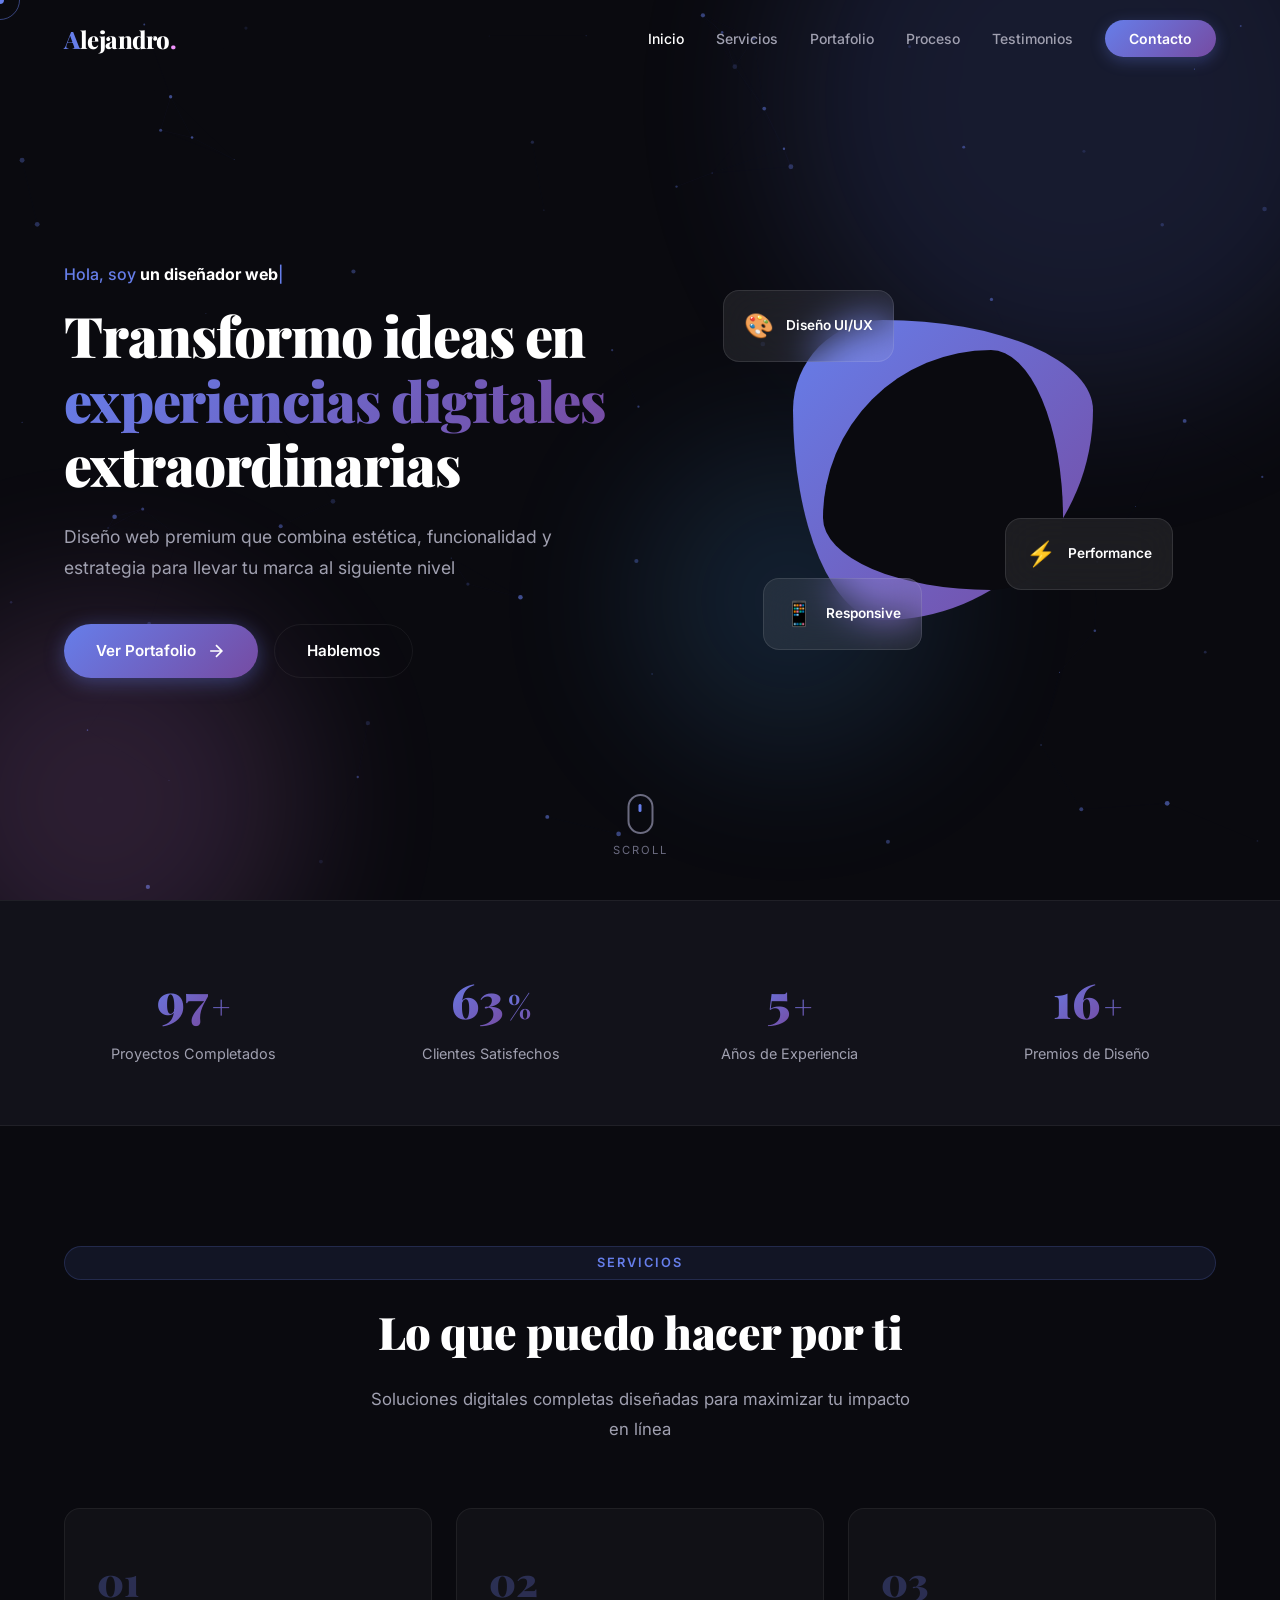
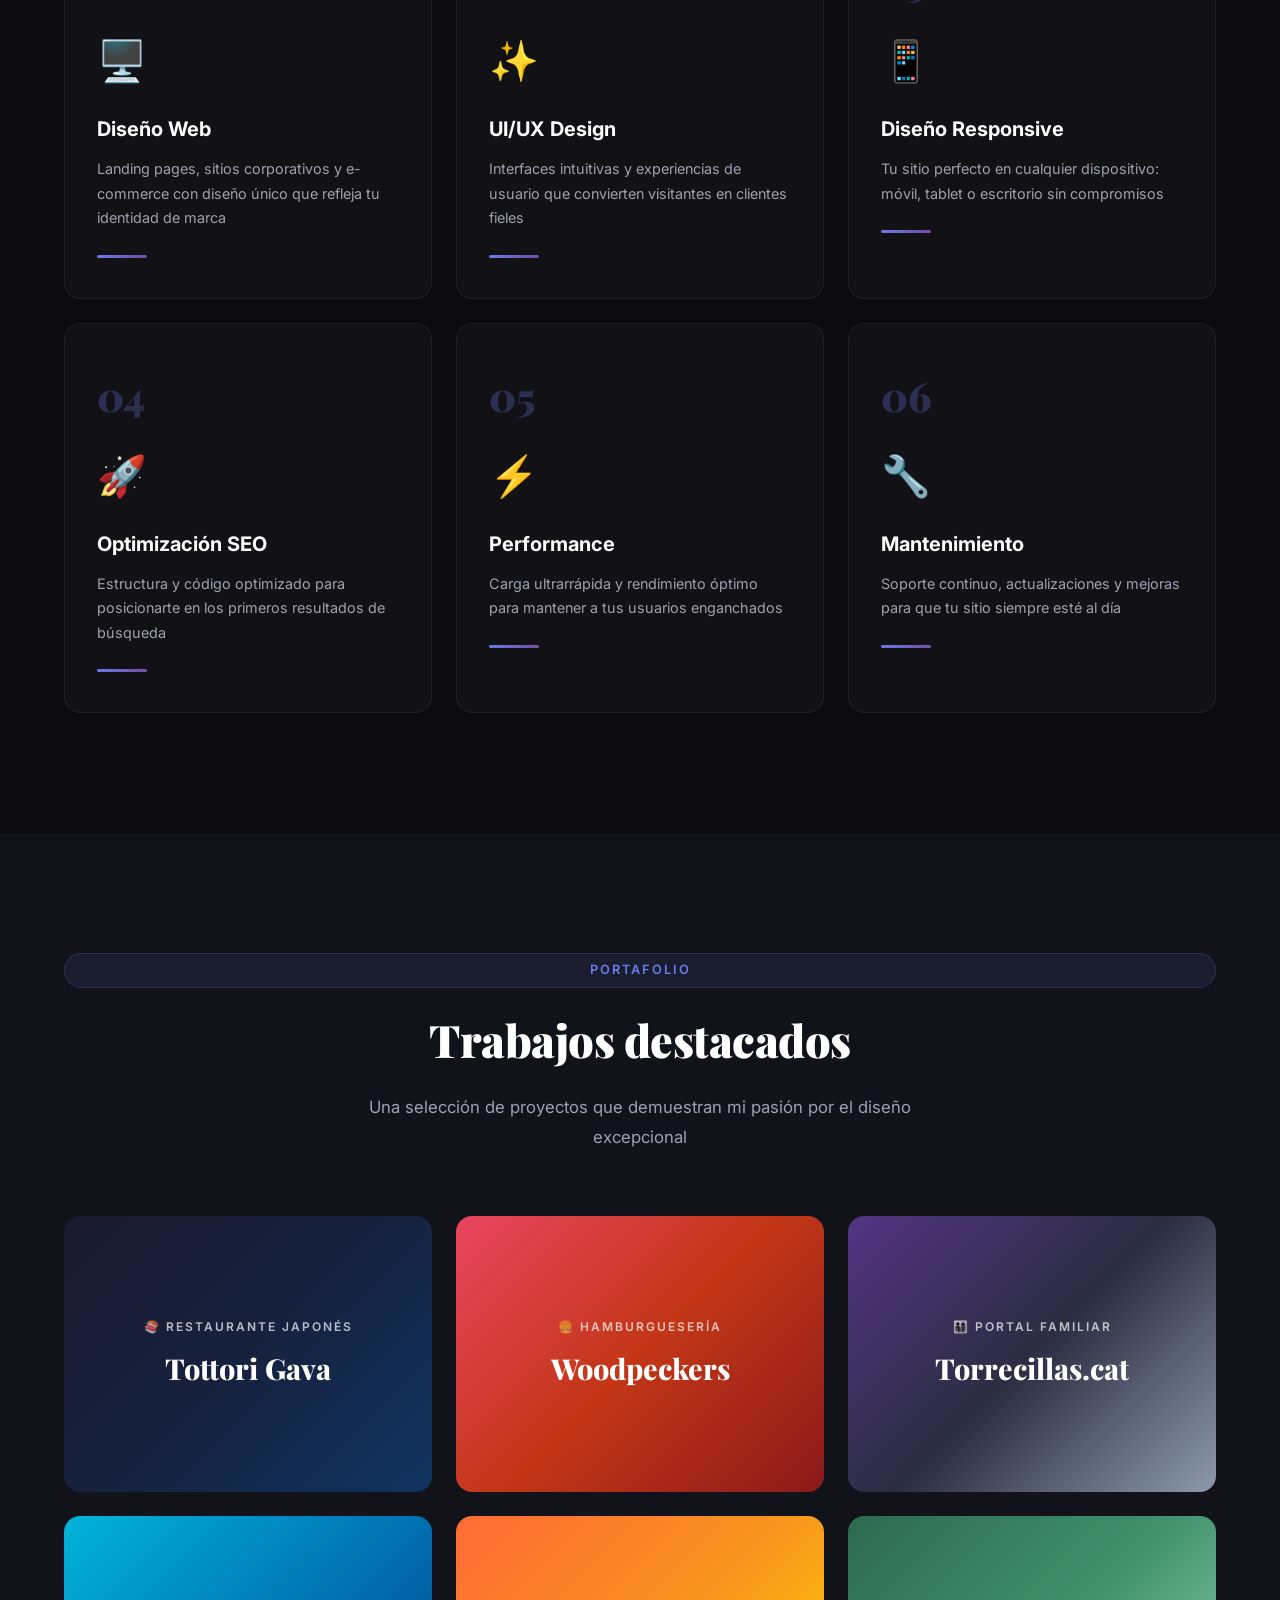
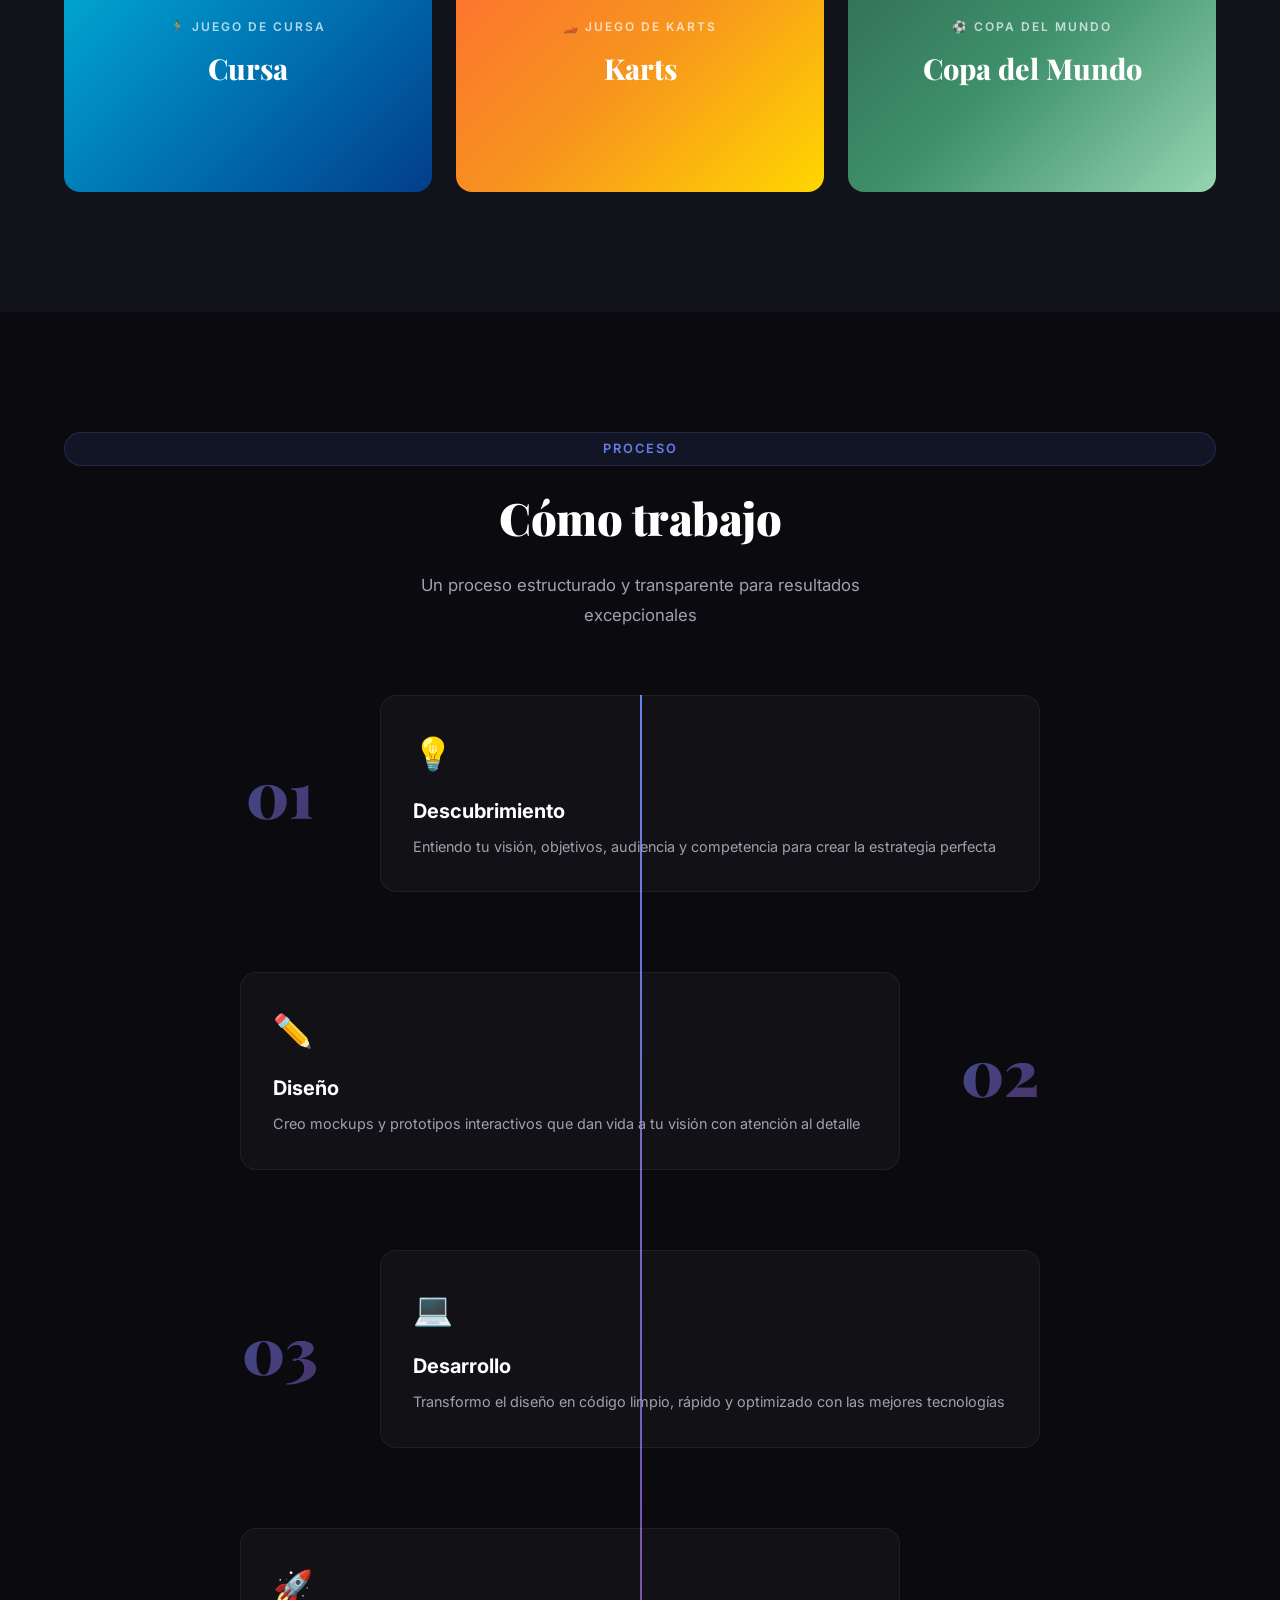
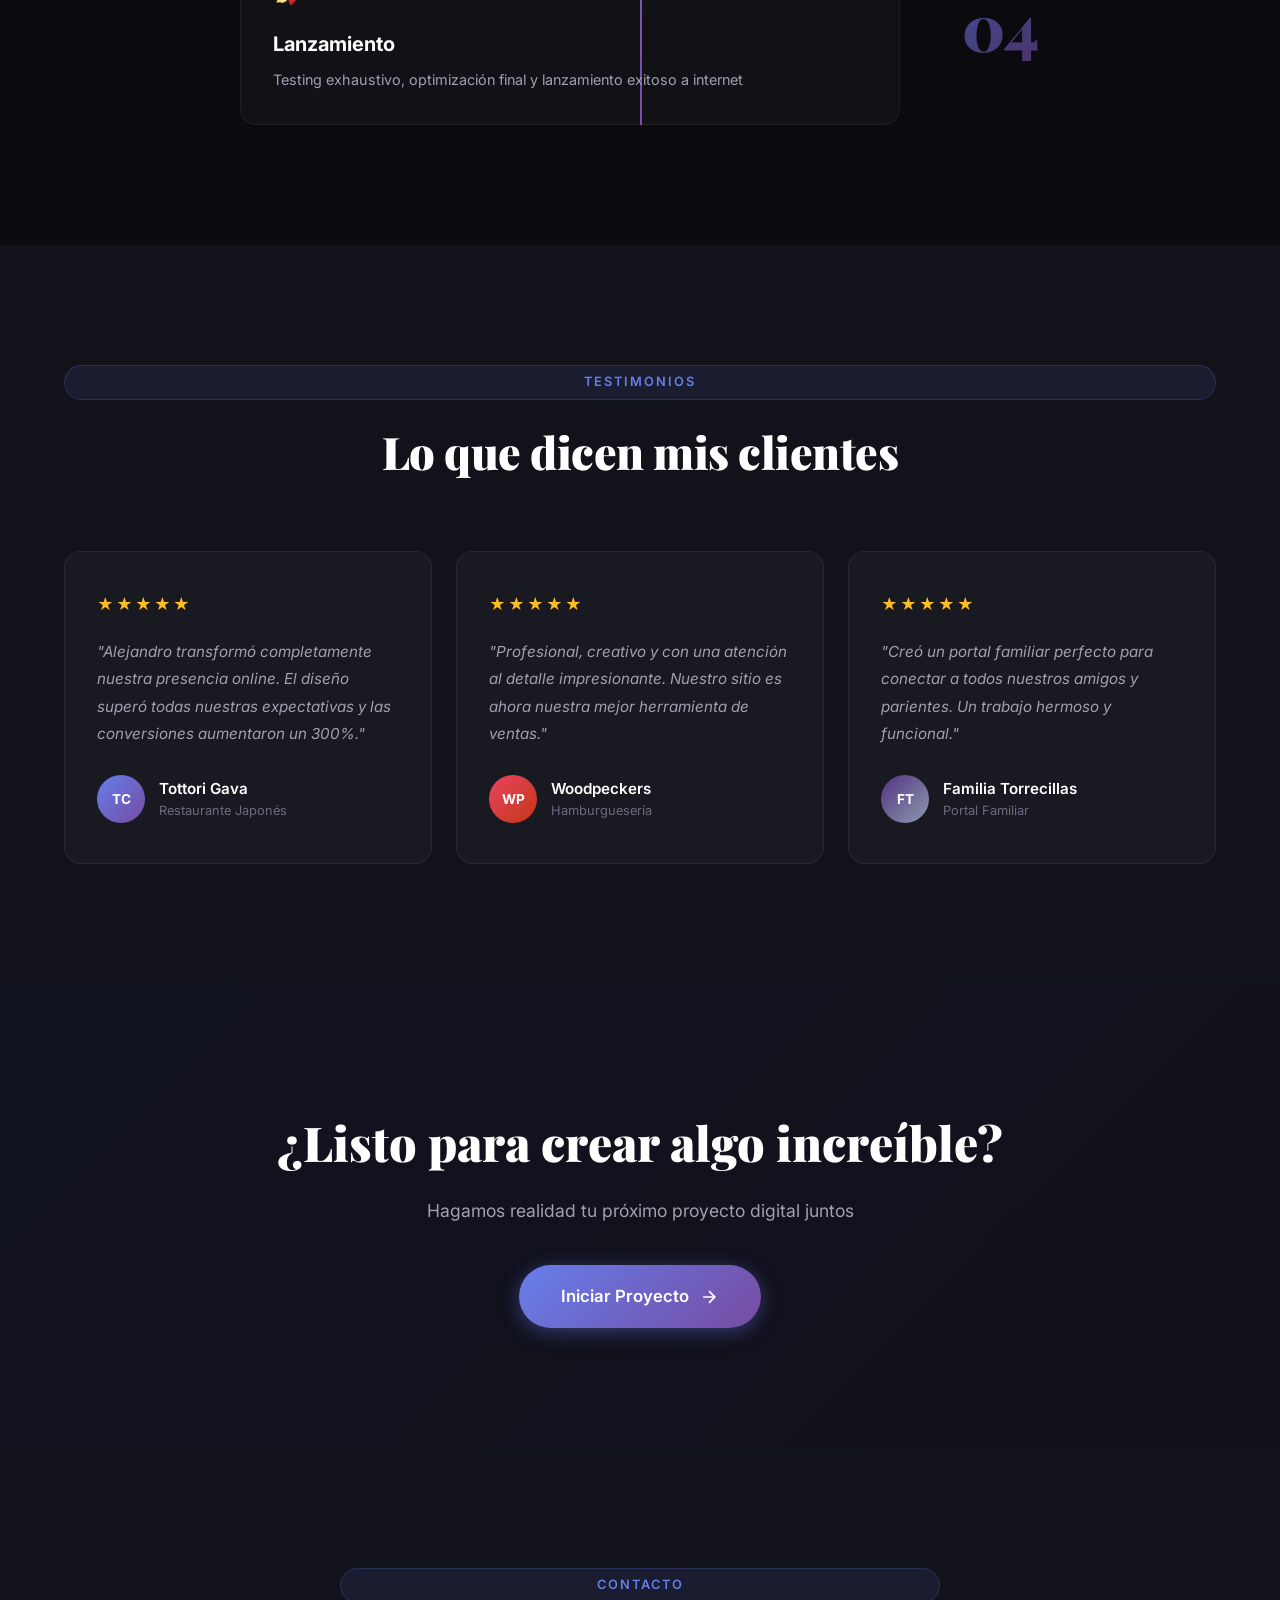
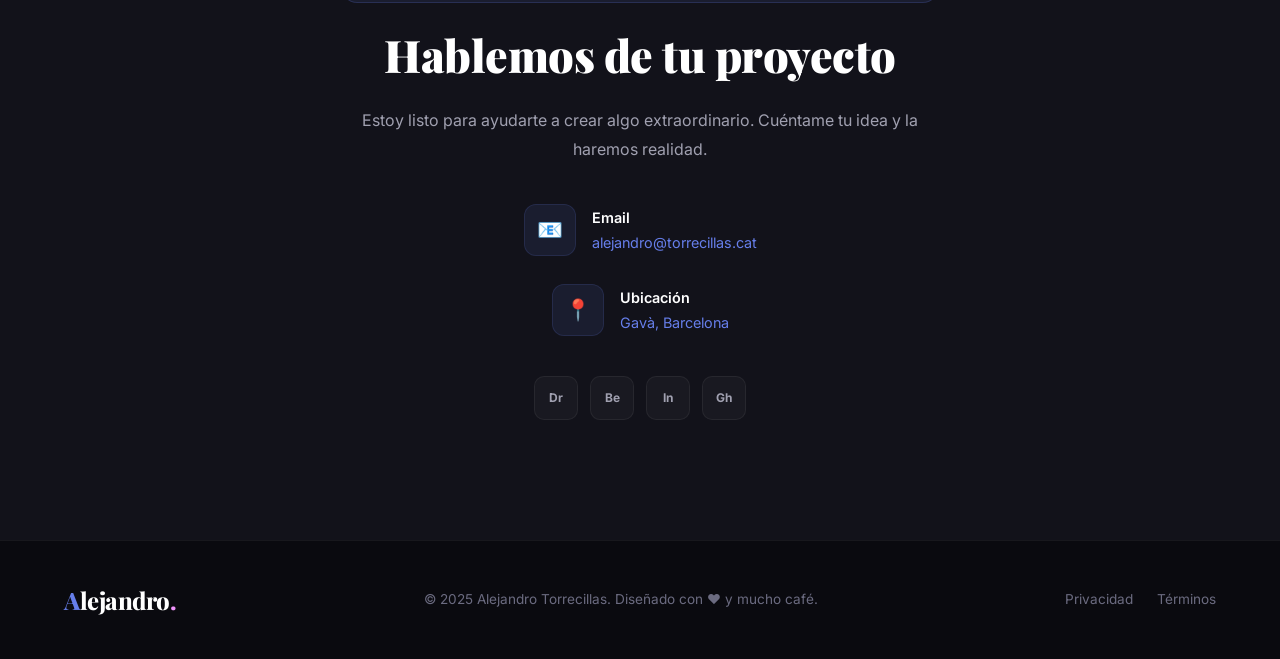
==== index.html @ 590ee19b "Add files via upload" ====
<!DOCTYPE html>
<html lang="es">
<head>
    <meta charset="UTF-8">
    <meta name="viewport" content="width=device-width, initial-scale=1.0">
    <meta name="description" content="Alejandro Torrecillas - Diseñador web profesional en Gavà, Barcelona. Diseño web premium, UI/UX, e-commerce y portales digitales con efectos gráficos de calidad.">
    <meta name="author" content="Alejandro Torrecillas">
    <meta name="robots" content="index, follow">

    <!-- Open Graph -->
    <meta property="og:title" content="Alejandro Torrecillas | Diseñador Web Creativo">
    <meta property="og:description" content="Diseño web premium que combina estética, funcionalidad y estrategia.">
    <meta property="og:type" content="website">
    <meta property="og:locale" content="es_ES">

    <!-- Twitter Card -->
    <meta name="twitter:card" content="summary">
    <meta name="twitter:title" content="Alejandro Torrecillas | Diseñador Web Creativo">
    <meta name="twitter:description" content="Diseño web premium que combina estética, funcionalidad y estrategia.">

    <title>Alejandro Torrecillas | Diseñador Web Creativo</title>
    <link rel="stylesheet" href="style.css">
    <link rel="preconnect" href="https://fonts.googleapis.com">
    <link rel="preconnect" href="https://fonts.gstatic.com" crossorigin>
    <link href="https://fonts.googleapis.com/css2?family=Inter:wght@300;400;500;600;700;800;900&family=Playfair+Display:wght@700;800;900&display=swap" rel="stylesheet">
</head>
<body>
    <!-- Cursor personalizado -->
    <div class="cursor" id="cursor"></div>
    <div class="cursor-follower" id="cursorFollower"></div>

    <!-- Partículas de fondo -->
    <canvas id="particles" aria-hidden="true"></canvas>

    <!-- Navegación -->
    <nav class="navbar" id="navbar" aria-label="Navegación principal">
        <div class="nav-container">
            <a href="#" class="logo" aria-label="Alejandro Torrecillas - Inicio">
                <span class="logo-accent">A</span>lejandro<span class="logo-dot">.</span>
            </a>
            <ul class="nav-menu" id="navMenu" role="menubar">
                <li role="none"><a href="#inicio" class="nav-link" role="menuitem">Inicio</a></li>
                <li role="none"><a href="#servicios" class="nav-link" role="menuitem">Servicios</a></li>
                <li role="none"><a href="#portafolio" class="nav-link" role="menuitem">Portafolio</a></li>
                <li role="none"><a href="#proceso" class="nav-link" role="menuitem">Proceso</a></li>
                <li role="none"><a href="#testimonios" class="nav-link" role="menuitem">Testimonios</a></li>
                <li role="none"><a href="#contacto" class="nav-btn" role="menuitem">Contacto</a></li>
            </ul>
            <button class="nav-toggle" id="navToggle" aria-label="Abrir menú de navegación" aria-expanded="false">
                <span></span>
                <span></span>
                <span></span>
            </button>
        </div>
    </nav>

    <!-- Hero Section -->
    <section class="hero" id="inicio" aria-label="Introducción">
        <div class="hero-bg-shapes">
            <div class="shape shape-1"></div>
            <div class="shape shape-2"></div>
            <div class="shape shape-3"></div>
        </div>
        <div class="hero-container">
            <div class="hero-content" data-animate="fade-up">
                <p class="hero-greeting">Hola, soy <span class="typing-text" id="typingText"></span><span class="cursor-blink">|</span></p>
                <h1 class="hero-title">
                    Transformo ideas en
                    <span class="gradient-text">experiencias digitales</span>
                    extraordinarias
                </h1>
                <p class="hero-subtitle">Diseño web premium que combina estética, funcionalidad y estrategia para llevar tu marca al siguiente nivel</p>
                <div class="hero-cta">
                    <a href="#portafolio" class="btn btn-primary">
                        <span>Ver Portafolio</span>
                        <svg width="20" height="20" viewBox="0 0 24 24" fill="none" stroke="currentColor" stroke-width="2" aria-hidden="true"><path d="M5 12h14M12 5l7 7-7 7"/></svg>
                    </a>
                    <a href="#contacto" class="btn btn-secondary">
                        <span>Hablemos</span>
                    </a>
                </div>
            </div>
            <div class="hero-visual" data-animate="fade-left">
                <div class="hero-image-wrapper">
                    <div class="floating-card card-1">
                        <div class="card-icon" aria-hidden="true">🎨</div>
                        <div class="card-text">Diseño UI/UX</div>
                    </div>
                    <div class="floating-card card-2">
                        <div class="card-icon" aria-hidden="true">⚡</div>
                        <div class="card-text">Performance</div>
                    </div>
                    <div class="floating-card card-3">
                        <div class="card-icon" aria-hidden="true">📱</div>
                        <div class="card-text">Responsive</div>
                    </div>
                    <div class="hero-shape">
                        <div class="inner-shape"></div>
                    </div>
                </div>
            </div>
        </div>
        <div class="scroll-indicator" aria-hidden="true">
            <div class="mouse">
                <div class="wheel"></div>
            </div>
            <span>Scroll</span>
        </div>
    </section>

    <!-- Stats Bar -->
    <section class="stats" aria-label="Estadísticas">
        <div class="container">
            <div class="stats-grid">
                <div class="stat-item" data-animate="fade-up">
                    <span class="stat-number" data-count="150">0</span>
                    <span class="stat-suffix">+</span>
                    <p>Proyectos Completados</p>
                </div>
                <div class="stat-item" data-animate="fade-up" data-delay="100">
                    <span class="stat-number" data-count="98">0</span>
                    <span class="stat-suffix">%</span>
                    <p>Clientes Satisfechos</p>
                </div>
                <div class="stat-item" data-animate="fade-up" data-delay="200">
                    <span class="stat-number" data-count="8">0</span>
                    <span class="stat-suffix">+</span>
                    <p>Años de Experiencia</p>
                </div>
                <div class="stat-item" data-animate="fade-up" data-delay="300">
                    <span class="stat-number" data-count="25">0</span>
                    <span class="stat-suffix">+</span>
                    <p>Premios de Diseño</p>
                </div>
            </div>
        </div>
    </section>

    <!-- Servicios -->
    <section class="services" id="servicios" aria-label="Servicios">
        <div class="container">
            <div class="section-header" data-animate="fade-up">
                <span class="section-tag">Servicios</span>
                <h2 class="section-title">Lo que puedo hacer por ti</h2>
                <p class="section-desc">Soluciones digitales completas diseñadas para maximizar tu impacto en línea</p>
            </div>
            <div class="services-grid">
                <div class="service-card" data-animate="fade-up" data-delay="0">
                    <div class="service-number">01</div>
                    <div class="service-icon" aria-hidden="true">🖥️</div>
                    <h3>Diseño Web</h3>
                    <p>Landing pages, sitios corporativos y e-commerce con diseño único que refleja tu identidad de marca</p>
                    <div class="service-line"></div>
                </div>
                <div class="service-card" data-animate="fade-up" data-delay="100">
                    <div class="service-number">02</div>
                    <div class="service-icon" aria-hidden="true">✨</div>
                    <h3>UI/UX Design</h3>
                    <p>Interfaces intuitivas y experiencias de usuario que convierten visitantes en clientes fieles</p>
                    <div class="service-line"></div>
                </div>
                <div class="service-card" data-animate="fade-up" data-delay="200">
                    <div class="service-number">03</div>
                    <div class="service-icon" aria-hidden="true">📱</div>
                    <h3>Diseño Responsive</h3>
                    <p>Tu sitio perfecto en cualquier dispositivo: móvil, tablet o escritorio sin compromisos</p>
                    <div class="service-line"></div>
                </div>
                <div class="service-card" data-animate="fade-up" data-delay="300">
                    <div class="service-number">04</div>
                    <div class="service-icon" aria-hidden="true">🚀</div>
                    <h3>Optimización SEO</h3>
                    <p>Estructura y código optimizado para posicionarte en los primeros resultados de búsqueda</p>
                    <div class="service-line"></div>
                </div>
                <div class="service-card" data-animate="fade-up" data-delay="400">
                    <div class="service-number">05</div>
                    <div class="service-icon" aria-hidden="true">⚡</div>
                    <h3>Performance</h3>
                    <p>Carga ultrarrápida y rendimiento óptimo para mantener a tus usuarios enganchados</p>
                    <div class="service-line"></div>
                </div>
                <div class="service-card" data-animate="fade-up" data-delay="500">
                    <div class="service-number">06</div>
                    <div class="service-icon" aria-hidden="true">🔧</div>
                    <h3>Mantenimiento</h3>
                    <p>Soporte continuo, actualizaciones y mejoras para que tu sitio siempre esté al día</p>
                    <div class="service-line"></div>
                </div>
            </div>
        </div>
    </section>

    <!-- Portafolio -->
    <section class="portfolio" id="portafolio" aria-label="Portafolio de proyectos">
        <div class="container">
            <div class="section-header" data-animate="fade-up">
                <span class="section-tag">Portafolio</span>
                <h2 class="section-title">Trabajos destacados</h2>
                <p class="section-desc">Una selección de proyectos que demuestran mi pasión por el diseño excepcional</p>
            </div>
            <div class="portfolio-grid">
                <div class="portfolio-item" data-animate="fade-up" data-delay="0">
                    <div class="portfolio-image">
                        <div class="portfolio-placeholder" style="background: linear-gradient(135deg, #1a1a2e 0%, #16213e 50%, #0f3460 100%);">
                            <span class="portfolio-cat">🍣 Restaurante Japonés</span>
                            <span class="portfolio-title">Tottori Gava</span>
                        </div>
                    </div>
                    <div class="portfolio-overlay">
                        <a href="https://tottorigava.es" target="_blank" rel="noopener noreferrer" class="portfolio-link" aria-label="Ver Tottori Gava - Restaurante Japonés">
                            <svg width="24" height="24" viewBox="0 0 24 24" fill="none" stroke="currentColor" stroke-width="2" aria-hidden="true"><path d="M18 13v6a2 2 0 0 1-2 2H5a2 2 0 0 1-2-2V8a2 2 0 0 1 2-2h6"/><polyline points="15 3 21 3 21 9"/><line x1="10" y1="14" x2="21" y2="3"/></svg>
                        </a>
                    </div>
                </div>
                <div class="portfolio-item" data-animate="fade-up" data-delay="100">
                    <div class="portfolio-image">
                        <div class="portfolio-placeholder" style="background: linear-gradient(135deg, #e94560 0%, #c23616 50%, #8b1a1a 100%);">
                            <span class="portfolio-cat">🍔 Hamburguesería</span>
                            <span class="portfolio-title">Woodpeckers</span>
                        </div>
                    </div>
                    <div class="portfolio-overlay">
                        <a href="https://woodpeckers.es" target="_blank" rel="noopener noreferrer" class="portfolio-link" aria-label="Ver Woodpeckers - Hamburguesería">
                            <svg width="24" height="24" viewBox="0 0 24 24" fill="none" stroke="currentColor" stroke-width="2" aria-hidden="true"><path d="M18 13v6a2 2 0 0 1-2 2H5a2 2 0 0 1-2-2V8a2 2 0 0 1 2-2h6"/><polyline points="15 3 21 3 21 9"/><line x1="10" y1="14" x2="21" y2="3"/></svg>
                        </a>
                    </div>
                </div>
                <div class="portfolio-item" data-animate="fade-up" data-delay="200">
                    <div class="portfolio-image">
                        <div class="portfolio-placeholder" style="background: linear-gradient(135deg, #533483 0%, #2b2d42 50%, #8d99ae 100%);">
                            <span class="portfolio-cat">👨‍👩‍👧‍👦 Portal Familiar</span>
                            <span class="portfolio-title">Torrecillas.cat</span>
                        </div>
                    </div>
                    <div class="portfolio-overlay">
                        <a href="https://torrecillas.cat" target="_blank" rel="noopener noreferrer" class="portfolio-link" aria-label="Ver Torrecillas.cat - Portal Familiar">
                            <svg width="24" height="24" viewBox="0 0 24 24" fill="none" stroke="currentColor" stroke-width="2" aria-hidden="true"><path d="M18 13v6a2 2 0 0 1-2 2H5a2 2 0 0 1-2-2V8a2 2 0 0 1 2-2h6"/><polyline points="15 3 21 3 21 9"/><line x1="10" y1="14" x2="21" y2="3"/></svg>
                        </a>
                    </div>
                </div>
                <div class="portfolio-item" data-animate="fade-up" data-delay="300">
                    <div class="portfolio-image">
                        <div class="portfolio-placeholder" style="background: linear-gradient(135deg, #00b4d8 0%, #0077b6 50%, #023e8a 100%);">
                            <span class="portfolio-cat">🏃 Juego de Cursa</span>
                            <span class="portfolio-title">Cursa</span>
                        </div>
                    </div>
                    <div class="portfolio-overlay">
                        <a href="https://cursa.torrecillas.cat" target="_blank" rel="noopener noreferrer" class="portfolio-link" aria-label="Ver Cursa - Juego de la Cursa de Mossos">
                            <svg width="24" height="24" viewBox="0 0 24 24" fill="none" stroke="currentColor" stroke-width="2" aria-hidden="true"><path d="M18 13v6a2 2 0 0 1-2 2H5a2 2 0 0 1-2-2V8a2 2 0 0 1 2-2h6"/><polyline points="15 3 21 3 21 9"/><line x1="10" y1="14" x2="21" y2="3"/></svg>
                        </a>
                    </div>
                </div>
                <div class="portfolio-item" data-animate="fade-up" data-delay="400">
                    <div class="portfolio-image">
                        <div class="portfolio-placeholder" style="background: linear-gradient(135deg, #ff6b35 0%, #f7931e 50%, #ffd700 100%);">
                            <span class="portfolio-cat">🏎️ Juego de Karts</span>
                            <span class="portfolio-title">Karts</span>
                        </div>
                    </div>
                    <div class="portfolio-overlay">
                        <a href="https://karts.torrecillas.cat" target="_blank" rel="noopener noreferrer" class="portfolio-link" aria-label="Ver Karts - Juego de karts">
                            <svg width="24" height="24" viewBox="0 0 24 24" fill="none" stroke="currentColor" stroke-width="2" aria-hidden="true"><path d="M18 13v6a2 2 0 0 1-2 2H5a2 2 0 0 1-2-2V8a2 2 0 0 1 2-2h6"/><polyline points="15 3 21 3 21 9"/><line x1="10" y1="14" x2="21" y2="3"/></svg>
                        </a>
                    </div>
                </div>
                <div class="portfolio-item" data-animate="fade-up" data-delay="500">
                    <div class="portfolio-image">
                        <div class="portfolio-placeholder" style="background: linear-gradient(135deg, #2d6a4f 0%, #40916c 50%, #95d5b2 100%);">
                            <span class="portfolio-cat">⚽ Copa del Mundo</span>
                            <span class="portfolio-title">Copa del Mundo</span>
                        </div>
                    </div>
                    <div class="portfolio-overlay">
                        <a href="https://copadelmundo.torrecillas.cat" target="_blank" rel="noopener noreferrer" class="portfolio-link" aria-label="Ver Copa del Mundo - Juego de fútbol">
                            <svg width="24" height="24" viewBox="0 0 24 24" fill="none" stroke="currentColor" stroke-width="2" aria-hidden="true"><path d="M18 13v6a2 2 0 0 1-2 2H5a2 2 0 0 1-2-2V8a2 2 0 0 1 2-2h6"/><polyline points="15 3 21 3 21 9"/><line x1="10" y1="14" x2="21" y2="3"/></svg>
                        </a>
                    </div>
                </div>
            </div>
        </div>
    </section>

    <!-- Proceso -->
    <section class="process" id="proceso" aria-label="Proceso de trabajo">
        <div class="container">
            <div class="section-header" data-animate="fade-up">
                <span class="section-tag">Proceso</span>
                <h2 class="section-title">Cómo trabajo</h2>
                <p class="section-desc">Un proceso estructurado y transparente para resultados excepcionales</p>
            </div>
            <div class="process-timeline">
                <div class="process-line" data-animate="fade-up"></div>
                <div class="process-step" data-animate="fade-right" data-delay="0">
                    <div class="step-content">
                        <div class="step-icon" aria-hidden="true">💡</div>
                        <h3>Descubrimiento</h3>
                        <p>Entiendo tu visión, objetivos, audiencia y competencia para crear la estrategia perfecta</p>
                    </div>
                    <div class="step-number">01</div>
                </div>
                <div class="process-step" data-animate="fade-left" data-delay="200">
                    <div class="step-content">
                        <div class="step-icon" aria-hidden="true">✏️</div>
                        <h3>Diseño</h3>
                        <p>Creo mockups y prototipos interactivos que dan vida a tu visión con atención al detalle</p>
                    </div>
                    <div class="step-number">02</div>
                </div>
                <div class="process-step" data-animate="fade-right" data-delay="400">
                    <div class="step-content">
                        <div class="step-icon" aria-hidden="true">💻</div>
                        <h3>Desarrollo</h3>
                        <p>Transformo el diseño en código limpio, rápido y optimizado con las mejores tecnologías</p>
                    </div>
                    <div class="step-number">03</div>
                </div>
                <div class="process-step" data-animate="fade-left" data-delay="600">
                    <div class="step-content">
                        <div class="step-icon" aria-hidden="true">🚀</div>
                        <h3>Lanzamiento</h3>
                        <p>Testing exhaustivo, optimización final y lanzamiento exitoso a internet</p>
                    </div>
                    <div class="step-number">04</div>
                </div>
            </div>
        </div>
    </section>

    <!-- Testimonios -->
    <section class="testimonials" id="testimonios" aria-label="Testimonios de clientes">
        <div class="container">
            <div class="section-header" data-animate="fade-up">
                <span class="section-tag">Testimonios</span>
                <h2 class="section-title">Lo que dicen mis clientes</h2>
            </div>
            <div class="testimonials-slider">
                <div class="testimonial-card" data-animate="fade-up" data-delay="0">
                    <div class="testimonial-stars" aria-label="5 estrellas">★★★★★</div>
                    <p class="testimonial-text">"Alejandro transformó completamente nuestra presencia online. El diseño superó todas nuestras expectativas y las conversiones aumentaron un 300%."</p>
                    <div class="testimonial-author">
                        <div class="author-avatar" style="background: linear-gradient(135deg, #667eea 0%, #764ba2 100%);" aria-hidden="true">TC</div>
                        <div class="author-info">
                            <h4>Tottori Gava</h4>
                            <p>Restaurante Japonés</p>
                        </div>
                    </div>
                </div>
                <div class="testimonial-card" data-animate="fade-up" data-delay="150">
                    <div class="testimonial-stars" aria-label="5 estrellas">★★★★★</div>
                    <p class="testimonial-text">"Profesional, creativo y con una atención al detalle impresionante. Nuestro sitio es ahora nuestra mejor herramienta de ventas."</p>
                    <div class="testimonial-author">
                        <div class="author-avatar" style="background: linear-gradient(135deg, #e94560 0%, #c23616 100%);" aria-hidden="true">WP</div>
                        <div class="author-info">
                            <h4>Woodpeckers</h4>
                            <p>Hamburguesería</p>
                        </div>
                    </div>
                </div>
                <div class="testimonial-card" data-animate="fade-up" data-delay="300">
                    <div class="testimonial-stars" aria-label="5 estrellas">★★★★★</div>
                    <p class="testimonial-text">"Creó un portal familiar perfecto para conectar a todos nuestros amigos y parientes. Un trabajo hermoso y funcional."</p>
                    <div class="testimonial-author">
                        <div class="author-avatar" style="background: linear-gradient(135deg, #533483 0%, #8d99ae 100%);" aria-hidden="true">FT</div>
                        <div class="author-info">
                            <h4>Familia Torrecillas</h4>
                            <p>Portal Familiar</p>
                        </div>
                    </div>
                </div>
            </div>
        </div>
    </section>

    <!-- CTA Section -->
    <section class="cta-section" aria-label="Llamada a la acción">
        <div class="cta-bg"></div>
        <div class="container">
            <div class="cta-content" data-animate="scale-up">
                <h2 class="cta-title">¿Listo para crear algo increíble?</h2>
                <p class="cta-subtitle">Hagamos realidad tu próximo proyecto digital juntos</p>
                <a href="#contacto" class="btn btn-primary btn-large">
                    <span>Iniciar Proyecto</span>
                    <svg width="20" height="20" viewBox="0 0 24 24" fill="none" stroke="currentColor" stroke-width="2" aria-hidden="true"><path d="M5 12h14M12 5l7 7-7 7"/></svg>
                </a>
            </div>
        </div>
    </section>

    <!-- Contacto -->
    <section class="contact" id="contacto" aria-label="Información de contacto">
        <div class="container">
            <div class="contact-grid">
                <div class="contact-info" data-animate="fade-right">
                    <span class="section-tag">Contacto</span>
                    <h2 class="section-title">Hablemos de tu proyecto</h2>
                    <p class="contact-desc">Estoy listo para ayudarte a crear algo extraordinario. Cuéntame tu idea y la haremos realidad.</p>
                    <div class="contact-details">
                        <div class="contact-item">
                            <div class="contact-icon" aria-hidden="true">📧</div>
                            <div>
                                <h4>Email</h4>
                                <p><a href="mailto:alejandro@torrecillas.cat">alejandro@torrecillas.cat</a></p>
                            </div>
                        </div>
                        <div class="contact-item">
                            <div class="contact-icon" aria-hidden="true">📍</div>
                            <div>
                                <h4>Ubicación</h4>
                                <p><a href="https://maps.google.com/?q=Gavà,+Barcelona" target="_blank" rel="noopener noreferrer">Gavà, Barcelona</a></p>
                            </div>
                        </div>
                    </div>
                    <div class="social-links">
                        <a href="#" class="social-link" aria-label="Dribbble">Dr</a>
                        <a href="#" class="social-link" aria-label="Behance">Be</a>
                        <a href="#" class="social-link" aria-label="LinkedIn">In</a>
                        <a href="#" class="social-link" aria-label="GitHub">Gh</a>
                    </div>
                </div>
            </div>
        </div>
    </section>

    <!-- Footer -->
    <footer class="footer">
        <div class="container">
            <div class="footer-content">
                <a href="#" class="logo" aria-label="Alejandro Torrecillas - Inicio">
                    <span class="logo-accent">A</span>lejandro<span class="logo-dot">.</span>
                </a>
                <p class="footer-text">© 2025 Alejandro Torrecillas. Diseñado con ❤️ y mucho café.</p>
                <div class="footer-links">
                    <a href="#">Privacidad</a>
                    <a href="#">Términos</a>
                </div>
            </div>
        </div>
    </footer>

    <!-- Botón scroll to top -->
    <button class="scroll-top" id="scrollTop" aria-label="Volver arriba">
        <svg width="24" height="24" viewBox="0 0 24 24" fill="none" stroke="currentColor" stroke-width="2" aria-hidden="true"><polyline points="18 15 12 9 6 15"/></svg>
    </button>

    <script src="script.js"></script>
</body>
</html>
---- style.css ----
/* ========== RESET & BASE ========== */
*, *::before, *::after {
    margin: 0;
    padding: 0;
    box-sizing: border-box;
}

:root {
    --bg-primary: #0a0a0f;
    --bg-secondary: #12121a;
    --bg-card: rgba(255, 255, 255, 0.03);
    --text-primary: #ffffff;
    --text-secondary: #a0a0b0;
    --text-muted: #6b6b80;
    --accent-1: #667eea;
    --accent-2: #764ba2;
    --accent-3: #f093fb;
    --accent-4: #f5576c;
    --accent-5: #4facfe;
    --accent-6: #00f2fe;
    --gradient-main: linear-gradient(135deg, var(--accent-1), var(--accent-2));
    --gradient-warm: linear-gradient(135deg, var(--accent-3), var(--accent-4));
    --gradient-cool: linear-gradient(135deg, var(--accent-5), var(--accent-6));
    --border-color: rgba(255, 255, 255, 0.06);
    --shadow: 0 8px 32px rgba(0, 0, 0, 0.3);
    --shadow-lg: 0 20px 60px rgba(0, 0, 0, 0.4);
    --radius: 16px;
    --radius-sm: 8px;
    --transition: 0.3s cubic-bezier(0.4, 0, 0.2, 1);
    --transition-slow: 0.6s cubic-bezier(0.4, 0, 0.2, 1);
}

html {
    scroll-behavior: smooth;
    font-size: 16px;
}

body {
    font-family: 'Inter', -apple-system, BlinkMacSystemFont, sans-serif;
    background: var(--bg-primary);
    color: var(--text-primary);
    line-height: 1.6;
    overflow-x: hidden;
    -webkit-font-smoothing: antialiased;
    -moz-osx-font-smoothing: grayscale;
}

a {
    text-decoration: none;
    color: inherit;
}

ul { list-style: none; }

img { max-width: 100%; display: block; }

.container {
    max-width: 1200px;
    margin: 0 auto;
    padding: 0 24px;
}

/* ========== CUSTOM CURSOR ========== */
.cursor {
    position: fixed;
    width: 8px;
    height: 8px;
    background: var(--accent-1);
    border-radius: 50%;
    pointer-events: none;
    z-index: 10000;
    transition: transform 0.1s;
    transform: translate(-50%, -50%);
}

.cursor-follower {
    position: fixed;
    width: 40px;
    height: 40px;
    border: 1.5px solid rgba(102, 126, 234, 0.5);
    border-radius: 50%;
    pointer-events: none;
    z-index: 9999;
    transition: transform 0.3s cubic-bezier(0.4, 0, 0.2, 1), width 0.3s, height 0.3s;
    transform: translate(-50%, -50%);
}

.cursor-follower.hover {
    width: 60px;
    height: 60px;
    border-color: var(--accent-3);
}

@media (max-width: 768px) {
    .cursor, .cursor-follower { display: none; }
}

/* ========== PARTICLES ========== */
#particles {
    position: fixed;
    top: 0;
    left: 0;
    width: 100%;
    height: 100%;
    z-index: 0;
    pointer-events: none;
}

/* ========== NAVIGATION ========== */
.navbar {
    position: fixed;
    top: 0;
    left: 0;
    right: 0;
    z-index: 1000;
    padding: 20px 0;
    transition: var(--transition);
}

.navbar.scrolled {
    background: rgba(10, 10, 15, 0.85);
    backdrop-filter: blur(20px);
    -webkit-backdrop-filter: blur(20px);
    border-bottom: 1px solid var(--border-color);
    padding: 12px 0;
}

.nav-container {
    max-width: 1200px;
    margin: 0 auto;
    padding: 0 24px;
    display: flex;
    align-items: center;
    justify-content: space-between;
}

.logo {
    font-family: 'Playfair Display', serif;
    font-size: 1.5rem;
    font-weight: 800;
    letter-spacing: -0.5px;
}

.logo-accent {
    color: var(--accent-1);
}

.logo-dot {
    color: var(--accent-3);
}

.nav-menu {
    display: flex;
    align-items: center;
    gap: 32px;
}

.nav-link {
    font-size: 0.875rem;
    font-weight: 500;
    color: var(--text-secondary);
    transition: var(--transition);
    position: relative;
}

.nav-link::after {
    content: '';
    position: absolute;
    bottom: -4px;
    left: 0;
    width: 0;
    height: 2px;
    background: var(--gradient-main);
    transition: var(--transition);
    border-radius: 2px;
}

.nav-link:hover {
    color: var(--text-primary);
}

.nav-link:hover::after {
    width: 100%;
}

.nav-btn {
    padding: 10px 24px;
    background: var(--gradient-main);
    border-radius: 50px;
    font-size: 0.875rem;
    font-weight: 600;
    color: white;
    transition: var(--transition);
    box-shadow: 0 4px 15px rgba(102, 126, 234, 0.3);
}

.nav-btn:hover {
    transform: translateY(-2px);
    box-shadow: 0 6px 25px rgba(102, 126, 234, 0.5);
}

.nav-toggle {
    display: none;
    flex-direction: column;
    gap: 5px;
    background: none;
    border: none;
    cursor: pointer;
    padding: 5px;
}

.nav-toggle span {
    display: block;
    width: 24px;
    height: 2px;
    background: var(--text-primary);
    transition: var(--transition);
    border-radius: 2px;
}

.nav-toggle.active span:nth-child(1) {
    transform: rotate(45deg) translate(5px, 5px);
}

.nav-toggle.active span:nth-child(2) {
    opacity: 0;
}

.nav-toggle.active span:nth-child(3) {
    transform: rotate(-45deg) translate(5px, -5px);
}

/* ========== HERO ========== */
.hero {
    min-height: 100vh;
    display: flex;
    align-items: center;
    position: relative;
    overflow: hidden;
    padding: 120px 0 80px;
}

.hero-bg-shapes {
    position: absolute;
    inset: 0;
    overflow: hidden;
    z-index: 0;
}

.shape {
    position: absolute;
    border-radius: 50%;
    filter: blur(80px);
    opacity: 0.15;
}

.shape-1 {
    width: 600px;
    height: 600px;
    background: var(--accent-1);
    top: -200px;
    right: -100px;
    animation: float 20s infinite ease-in-out;
}

.shape-2 {
    width: 400px;
    height: 400px;
    background: var(--accent-3);
    bottom: -100px;
    left: -100px;
    animation: float 20s infinite ease-in-out -7s;
}

.shape-3 {
    width: 300px;
    height: 300px;
    background: var(--accent-5);
    top: 50%;
    left: 50%;
    animation: float 20s infinite ease-in-out -14s;
}

@keyframes float {
    0%, 100% { transform: translate(0, 0) rotate(0deg); }
    25% { transform: translate(50px, -50px) rotate(5deg); }
    50% { transform: translate(-30px, 30px) rotate(-5deg); }
    75% { transform: translate(20px, 60px) rotate(3deg); }
}

.hero-container {
    max-width: 1200px;
    margin: 0 auto;
    padding: 0 24px;
    display: grid;
    grid-template-columns: 1fr 1fr;
    gap: 60px;
    align-items: center;
    position: relative;
    z-index: 1;
}

.hero-content {
    max-width: 560px;
}

.hero-greeting {
    font-size: 1rem;
    color: var(--accent-1);
    font-weight: 500;
    margin-bottom: 16px;
}

.typing-text {
    color: var(--text-primary);
    font-weight: 700;
}

.cursor-blink {
    animation: blink 1s infinite;
    color: var(--accent-1);
}

@keyframes blink {
    0%, 50% { opacity: 1; }
    51%, 100% { opacity: 0; }
}

.hero-title {
    font-family: 'Playfair Display', serif;
    font-size: clamp(2.2rem, 5vw, 3.5rem);
    font-weight: 900;
    line-height: 1.15;
    margin-bottom: 24px;
    letter-spacing: -1px;
}

.gradient-text {
    background: var(--gradient-main);
    -webkit-background-clip: text;
    -webkit-text-fill-color: transparent;
    background-clip: text;
}

.hero-subtitle {
    font-size: 1.1rem;
    color: var(--text-secondary);
    line-height: 1.8;
    margin-bottom: 40px;
}

.hero-cta {
    display: flex;
    gap: 16px;
    flex-wrap: wrap;
}

.btn {
    display: inline-flex;
    align-items: center;
    gap: 10px;
    padding: 14px 32px;
    border-radius: 50px;
    font-size: 0.95rem;
    font-weight: 600;
    cursor: pointer;
    transition: var(--transition);
    border: none;
    font-family: inherit;
    position: relative;
    overflow: hidden;
}

.btn-primary {
    background: var(--gradient-main);
    color: white;
    box-shadow: 0 4px 20px rgba(102, 126, 234, 0.4);
}

.btn-primary:hover {
    transform: translateY(-3px);
    box-shadow: 0 8px 35px rgba(102, 126, 234, 0.6);
}

.btn-secondary {
    background: transparent;
    color: var(--text-primary);
    border: 1.5px solid var(--border-color);
}

.btn-secondary:hover {
    border-color: var(--accent-1);
    color: var(--accent-1);
    transform: translateY(-3px);
}

.btn-large {
    padding: 18px 42px;
    font-size: 1.05rem;
}

.btn-full {
    width: 100%;
    justify-content: center;
}

/* Hero Visual */
.hero-visual {
    display: flex;
    justify-content: center;
    align-items: center;
    position: relative;
}

.hero-image-wrapper {
    position: relative;
    width: 400px;
    height: 400px;
}

.hero-shape {
    position: absolute;
    inset: 50px;
    border-radius: 30% 70% 70% 30% / 30% 30% 70% 70%;
    background: var(--gradient-main);
    animation: morph 8s ease-in-out infinite;
}

.inner-shape {
    position: absolute;
    inset: 30px;
    border-radius: 70% 30% 30% 70% / 70% 70% 30% 30%;
    background: var(--bg-primary);
    animation: morph 8s ease-in-out infinite reverse;
}

@keyframes morph {
    0% { border-radius: 30% 70% 70% 30% / 30% 30% 70% 70%; }
    25% { border-radius: 58% 42% 75% 25% / 76% 46% 54% 24%; }
    50% { border-radius: 50% 50% 33% 67% / 55% 27% 73% 45%; }
    75% { border-radius: 33% 67% 58% 42% / 63% 68% 32% 37%; }
    100% { border-radius: 30% 70% 70% 30% / 30% 30% 70% 70%; }
}

.floating-card {
    position: absolute;
    background: rgba(255, 255, 255, 0.08);
    backdrop-filter: blur(20px);
    -webkit-backdrop-filter: blur(20px);
    border: 1px solid rgba(255, 255, 255, 0.1);
    border-radius: var(--radius);
    padding: 16px 20px;
    display: flex;
    align-items: center;
    gap: 12px;
    animation: floatCard 6s ease-in-out infinite;
    z-index: 2;
}

.floating-card .card-icon {
    font-size: 1.5rem;
}

.floating-card .card-text {
    font-size: 0.85rem;
    font-weight: 600;
    white-space: nowrap;
}

.card-1 {
    top: 20px;
    left: -20px;
    animation-delay: 0s;
}

.card-2 {
    bottom: 80px;
    right: -30px;
    animation-delay: -2s;
}

.card-3 {
    bottom: 20px;
    left: 20px;
    animation-delay: -4s;
}

@keyframes floatCard {
    0%, 100% { transform: translateY(0); }
    50% { transform: translateY(-15px); }
}

/* Scroll Indicator */
.scroll-indicator {
    position: absolute;
    bottom: 40px;
    left: 50%;
    transform: translateX(-50%);
    display: flex;
    flex-direction: column;
    align-items: center;
    gap: 8px;
    z-index: 1;
}

.mouse {
    width: 26px;
    height: 40px;
    border: 2px solid var(--text-muted);
    border-radius: 13px;
    display: flex;
    justify-content: center;
    padding-top: 8px;
}

.wheel {
    width: 3px;
    height: 8px;
    background: var(--accent-1);
    border-radius: 2px;
    animation: scroll 2s infinite;
}

@keyframes scroll {
    0% { opacity: 1; transform: translateY(0); }
    100% { opacity: 0; transform: translateY(12px); }
}

.scroll-indicator span {
    font-size: 0.7rem;
    color: var(--text-muted);
    letter-spacing: 2px;
    text-transform: uppercase;
}

/* ========== STATS ========== */
.stats {
    padding: 60px 0;
    border-top: 1px solid var(--border-color);
    border-bottom: 1px solid var(--border-color);
    background: var(--bg-secondary);
}

.stats-grid {
    display: grid;
    grid-template-columns: repeat(4, 1fr);
    gap: 40px;
    text-align: center;
}

.stat-item p {
    color: var(--text-secondary);
    font-size: 0.9rem;
    margin-top: 4px;
}

.stat-number {
    font-family: 'Playfair Display', serif;
    font-size: 3rem;
    font-weight: 900;
    background: var(--gradient-main);
    -webkit-background-clip: text;
    -webkit-text-fill-color: transparent;
    background-clip: text;
}

.stat-suffix {
    font-family: 'Playfair Display', serif;
    font-size: 2rem;
    font-weight: 700;
    background: var(--gradient-main);
    -webkit-background-clip: text;
    -webkit-text-fill-color: transparent;
    background-clip: text;
}

/* ========== SECTIONS COMMON ========== */
.section-tag {
    display: block;
    padding: 6px 16px;
    background: rgba(102, 126, 234, 0.1);
    border: 1px solid rgba(102, 126, 234, 0.2);
    border-radius: 50px;
    font-size: 0.8rem;
    font-weight: 600;
    color: var(--accent-1);
    text-transform: uppercase;
    letter-spacing: 2px;
    margin-bottom: 16px;
}

.section-title {
    font-family: 'Playfair Display', serif;
    font-size: clamp(2rem, 4vw, 2.8rem);
    font-weight: 900;
    margin-bottom: 16px;
    letter-spacing: -0.5px;
}

.section-desc {
    color: var(--text-secondary);
    font-size: 1.05rem;
    max-width: 550px;
    line-height: 1.8;
}

.section-header {
    text-align: center;
    margin-bottom: 64px;
}

.section-header .section-desc {
    margin: 0 auto;
}

/* ========== SERVICES ========== */
.services {
    padding: 120px 0;
}

.services-grid {
    display: grid;
    grid-template-columns: repeat(3, 1fr);
    gap: 24px;
}

.service-card {
    background: var(--bg-card);
    border: 1px solid var(--border-color);
    border-radius: var(--radius);
    padding: 40px 32px;
    transition: var(--transition);
    position: relative;
    overflow: hidden;
}

.service-card::before {
    content: '';
    position: absolute;
    top: 0;
    left: 0;
    right: 0;
    height: 3px;
    background: var(--gradient-main);
    transform: scaleX(0);
    transition: var(--transition);
    transform-origin: left;
}

.service-card:hover {
    transform: translateY(-8px);
    border-color: rgba(102, 126, 234, 0.3);
    background: rgba(255, 255, 255, 0.05);
    box-shadow: var(--shadow-lg);
}

.service-card:hover::before {
    transform: scaleX(1);
}

.service-number {
    font-family: 'Playfair Display', serif;
    font-size: 2.5rem;
    font-weight: 900;
    background: var(--gradient-main);
    -webkit-background-clip: text;
    -webkit-text-fill-color: transparent;
    background-clip: text;
    opacity: 0.3;
    margin-bottom: 16px;
}

.service-icon {
    font-size: 2.5rem;
    margin-bottom: 20px;
}

.service-card h3 {
    font-size: 1.25rem;
    font-weight: 700;
    margin-bottom: 12px;
}

.service-card p {
    color: var(--text-secondary);
    font-size: 0.9rem;
    line-height: 1.7;
}

.service-line {
    height: 3px;
    background: var(--gradient-main);
    border-radius: 3px;
    margin-top: 24px;
    width: 50px;
    transition: var(--transition);
}

.service-card:hover .service-line {
    width: 100px;
}

/* ========== PORTFOLIO ========== */
.portfolio {
    padding: 120px 0;
    background: var(--bg-secondary);
}

.portfolio-grid {
    display: grid;
    grid-template-columns: repeat(3, 1fr);
    gap: 24px;
}

.portfolio-item {
    position: relative;
    border-radius: var(--radius);
    overflow: hidden;
    cursor: pointer;
    aspect-ratio: 4/3;
}

.portfolio-image {
    width: 100%;
    height: 100%;
}

.portfolio-placeholder {
    width: 100%;
    height: 100%;
    display: flex;
    flex-direction: column;
    justify-content: center;
    align-items: center;
    gap: 8px;
    transition: var(--transition-slow);
}

.portfolio-cat {
    font-size: 0.75rem;
    font-weight: 600;
    color: rgba(255, 255, 255, 0.7);
    text-transform: uppercase;
    letter-spacing: 2px;
}

.portfolio-title {
    font-family: 'Playfair Display', serif;
    font-size: 1.8rem;
    font-weight: 800;
    color: white;
}

.portfolio-overlay {
    position: absolute;
    inset: 0;
    background: rgba(0, 0, 0, 0.6);
    backdrop-filter: blur(4px);
    display: flex;
    align-items: center;
    justify-content: center;
    opacity: 0;
    transition: var(--transition);
}

.portfolio-item:hover .portfolio-overlay {
    opacity: 1;
}

.portfolio-item:hover .portfolio-placeholder {
    transform: scale(1.05);
}

.portfolio-link {
    width: 56px;
    height: 56px;
    border-radius: 50%;
    background: var(--gradient-main);
    display: flex;
    align-items: center;
    justify-content: center;
    color: white;
    transition: var(--transition);
    box-shadow: 0 4px 20px rgba(102, 126, 234, 0.5);
}

.portfolio-link:hover {
    transform: scale(1.1);
}

/* ========== PROCESS ========== */
.process {
    padding: 120px 0;
}

.process-timeline {
    position: relative;
    max-width: 800px;
    margin: 0 auto;
}

.process-line {
    position: absolute;
    left: 50%;
    top: 0;
    bottom: 0;
    width: 2px;
    background: var(--gradient-main);
    opacity: 0.3;
    transform: translateX(-50%);
}

.process-step {
    display: flex;
    align-items: center;
    gap: 60px;
    margin-bottom: 80px;
    position: relative;
}

.process-step:last-child {
    margin-bottom: 0;
}

.process-step:nth-child(even) {
    flex-direction: row-reverse;
}

.step-content {
    flex: 1;
    background: var(--bg-card);
    border: 1px solid var(--border-color);
    border-radius: var(--radius);
    padding: 32px;
    transition: var(--transition);
}

.step-content:hover {
    border-color: rgba(102, 126, 234, 0.3);
    transform: translateY(-4px);
    box-shadow: var(--shadow);
}

.step-icon {
    font-size: 2rem;
    margin-bottom: 16px;
}

.step-content h3 {
    font-size: 1.25rem;
    font-weight: 700;
    margin-bottom: 8px;
}

.step-content p {
    color: var(--text-secondary);
    font-size: 0.9rem;
    line-height: 1.7;
}

.step-number {
    font-family: 'Playfair Display', serif;
    font-size: 4rem;
    font-weight: 900;
    background: var(--gradient-main);
    -webkit-background-clip: text;
    -webkit-text-fill-color: transparent;
    background-clip: text;
    opacity: 0.6;
    min-width: 80px;
    text-align: center;
}

/* ========== TESTIMONIALS ========== */
.testimonials {
    padding: 120px 0;
    background: var(--bg-secondary);
}

.testimonials-slider {
    display: grid;
    grid-template-columns: repeat(3, 1fr);
    gap: 24px;
}

.testimonial-card {
    background: var(--bg-card);
    border: 1px solid var(--border-color);
    border-radius: var(--radius);
    padding: 40px 32px;
    transition: var(--transition);
}

.testimonial-card:hover {
    transform: translateY(-6px);
    border-color: rgba(102, 126, 234, 0.3);
    box-shadow: var(--shadow);
}

.testimonial-stars {
    color: #fbbf24;
    font-size: 1rem;
    margin-bottom: 20px;
    letter-spacing: 2px;
}

.testimonial-text {
    font-size: 0.95rem;
    line-height: 1.8;
    color: var(--text-secondary);
    margin-bottom: 28px;
    font-style: italic;
}

.testimonial-author {
    display: flex;
    align-items: center;
    gap: 14px;
}

.author-avatar {
    width: 48px;
    height: 48px;
    border-radius: 50%;
    display: flex;
    align-items: center;
    justify-content: center;
    font-weight: 700;
    font-size: 0.85rem;
    color: white;
}

.author-info h4 {
    font-size: 0.95rem;
    font-weight: 600;
}

.author-info p {
    font-size: 0.8rem;
    color: var(--text-muted);
}

/* ========== CTA SECTION ========== */
.cta-section {
    padding: 120px 0;
    position: relative;
    overflow: hidden;
}

.cta-bg {
    position: absolute;
    inset: 0;
    background: var(--gradient-main);
    opacity: 0.08;
}

.cta-content {
    text-align: center;
    position: relative;
    z-index: 1;
}

.cta-title {
    font-family: 'Playfair Display', serif;
    font-size: clamp(2rem, 4vw, 3rem);
    font-weight: 900;
    margin-bottom: 16px;
}

.cta-subtitle {
    color: var(--text-secondary);
    font-size: 1.1rem;
    margin-bottom: 40px;
}

/* ========== CONTACT ========== */
.contact {
    padding: 120px 0;
    background: var(--bg-secondary);
}

.contact-grid {
    display: flex;
    flex-direction: column;
    align-items: center;
    text-align: center;
}

.contact-info {
    max-width: 600px;
}

.contact-info .section-tag {
    margin-left: auto;
    margin-right: auto;
}

.contact-desc {
    color: var(--text-secondary);
    font-size: 1rem;
    line-height: 1.8;
    margin-bottom: 40px;
}

.contact-item {
    display: flex;
    align-items: center;
    justify-content: center;
    gap: 16px;
    margin-bottom: 28px;
    text-align: left;
}

.contact-item > div:last-child {
    text-align: left;
}

.contact-icon {
    width: 52px;
    height: 52px;
    background: rgba(102, 126, 234, 0.1);
    border: 1px solid rgba(102, 126, 234, 0.15);
    border-radius: 12px;
    display: flex;
    align-items: center;
    justify-content: center;
    font-size: 1.3rem;
    flex-shrink: 0;
}

.contact-item h4 {
    font-size: 0.9rem;
    font-weight: 600;
    margin-bottom: 2px;
}

.contact-item p {
    color: var(--text-secondary);
    font-size: 0.9rem;
}

.contact-item a {
    color: var(--accent-1);
    transition: var(--transition);
}

.contact-item a:hover {
    color: var(--accent-3);
}

.social-links {
    display: flex;
    gap: 12px;
    margin-top: 40px;
    justify-content: center;
}

.social-link {
    width: 44px;
    height: 44px;
    background: var(--bg-card);
    border: 1px solid var(--border-color);
    border-radius: 10px;
    display: flex;
    align-items: center;
    justify-content: center;
    font-size: 0.75rem;
    font-weight: 700;
    color: var(--text-secondary);
    transition: var(--transition);
}

.social-link:hover {
    border-color: var(--accent-1);
    color: var(--accent-1);
    transform: translateY(-3px);
    box-shadow: 0 4px 15px rgba(102, 126, 234, 0.3);
}

/* ========== FOOTER ========== */
.footer {
    padding: 40px 0;
    border-top: 1px solid var(--border-color);
}

.footer-content {
    display: flex;
    align-items: center;
    justify-content: space-between;
    flex-wrap: wrap;
    gap: 16px;
}

.footer-text {
    color: var(--text-muted);
    font-size: 0.85rem;
}

.footer-links {
    display: flex;
    gap: 24px;
}

.footer-links a {
    color: var(--text-muted);
    font-size: 0.85rem;
    transition: var(--transition);
}

.footer-links a:hover {
    color: var(--text-primary);
}

/* ========== SCROLL TO TOP ========== */
.scroll-top {
    position: fixed;
    bottom: 32px;
    right: 32px;
    width: 48px;
    height: 48px;
    background: var(--gradient-main);
    border: none;
    border-radius: 50%;
    color: white;
    cursor: pointer;
    display: flex;
    align-items: center;
    justify-content: center;
    z-index: 999;
    opacity: 0;
    visibility: hidden;
    transform: translateY(20px);
    transition: var(--transition);
    box-shadow: 0 4px 20px rgba(102, 126, 234, 0.4);
}

.scroll-top.visible {
    opacity: 1;
    visibility: visible;
    transform: translateY(0);
}

.scroll-top:hover {
    transform: translateY(-3px);
    box-shadow: 0 6px 30px rgba(102, 126, 234, 0.6);
}

/* ========== ANIMATIONS ========== */
[data-animate] {
    opacity: 0;
    transform: translateY(40px);
    transition: opacity 0.8s cubic-bezier(0.4, 0, 0.2, 1), transform 0.8s cubic-bezier(0.4, 0, 0.2, 1);
}

[data-animate="fade-right"] {
    transform: translateX(-60px);
}

[data-animate="fade-left"] {
    transform: translateX(60px);
}

[data-animate="scale-up"] {
    transform: scale(0.9);
}

[data-animate].animated {
    opacity: 1;
    transform: translateY(0) translateX(0) scale(1);
}

/* ========== REDUCED MOTION ========== */
@media (prefers-reduced-motion: reduce) {
    *, *::before, *::after {
        animation-duration: 0.01ms !important;
        animation-iteration-count: 1 !important;
        transition-duration: 0.01ms !important;
    }

    html {
        scroll-behavior: auto;
    }

    [data-animate] {
        opacity: 1;
        transform: none;
    }

    #particles {
        display: none;
    }
}

/* ========== RESPONSIVE ========== */
@media (max-width: 1024px) {
    .hero-container {
        grid-template-columns: 1fr;
        text-align: center;
    }

    .hero-content {
        max-width: 100%;
    }

    .hero-subtitle {
        margin-left: auto;
        margin-right: auto;
    }

    .hero-cta {
        justify-content: center;
    }

    .hero-visual {
        order: -1;
    }

    .hero-image-wrapper {
        width: 320px;
        height: 320px;
    }

    .services-grid {
        grid-template-columns: repeat(2, 1fr);
    }

    .portfolio-grid {
        grid-template-columns: repeat(2, 1fr);
    }

    .process-step {
        gap: 30px;
    }

    .step-number {
        font-size: 3rem;
    }
}

@media (max-width: 768px) {
    .nav-menu {
        position: fixed;
        top: 0;
        right: -100%;
        width: 280px;
        height: 100vh;
        background: rgba(10, 10, 15, 0.98);
        backdrop-filter: blur(20px);
        -webkit-backdrop-filter: blur(20px);
        flex-direction: column;
        justify-content: center;
        gap: 24px;
        transition: var(--transition);
        border-left: 1px solid var(--border-color);
    }

    .nav-menu.active {
        right: 0;
    }

    .nav-toggle {
        display: flex;
        z-index: 1001;
    }

    .hero {
        padding: 100px 0 60px;
    }

    .hero-image-wrapper {
        width: 260px;
        height: 260px;
    }

    .floating-card {
        padding: 12px 16px;
        font-size: 0.8rem;
    }

    .floating-card .card-icon {
        font-size: 1.2rem;
    }

    .stats-grid {
        grid-template-columns: repeat(2, 1fr);
        gap: 32px;
    }

    .stat-number {
        font-size: 2.2rem;
    }

    .services-grid {
        grid-template-columns: 1fr;
    }

    .portfolio-grid {
        grid-template-columns: 1fr;
    }

    .process-step {
        flex-direction: column !important;
        gap: 16px;
        text-align: center;
    }

    .process-line {
        left: 20px;
    }

    .step-number {
        font-size: 2.5rem;
        min-width: auto;
    }

    .testimonials-slider {
        grid-template-columns: 1fr;
    }

    .footer-content {
        flex-direction: column;
        text-align: center;
    }

    .scroll-indicator {
        display: none;
    }
}

@media (max-width: 480px) {
    html {
        font-size: 14px;
    }

    .hero-image-wrapper {
        width: 220px;
        height: 220px;
    }

    .stats-grid {
        grid-template-columns: repeat(2, 1fr);
        gap: 24px;
    }

    .service-card {
        padding: 28px 24px;
    }

    .hero-greeting {
        font-size: 0.9rem;
    }

    .floating-card {
        display: none;
    }

    .floating-card.card-2 {
        display: flex;
    }

    .btn {
        padding: 12px 24px;
        font-size: 0.85rem;
    }

    .btn-large {
        padding: 14px 32px;
    }
}
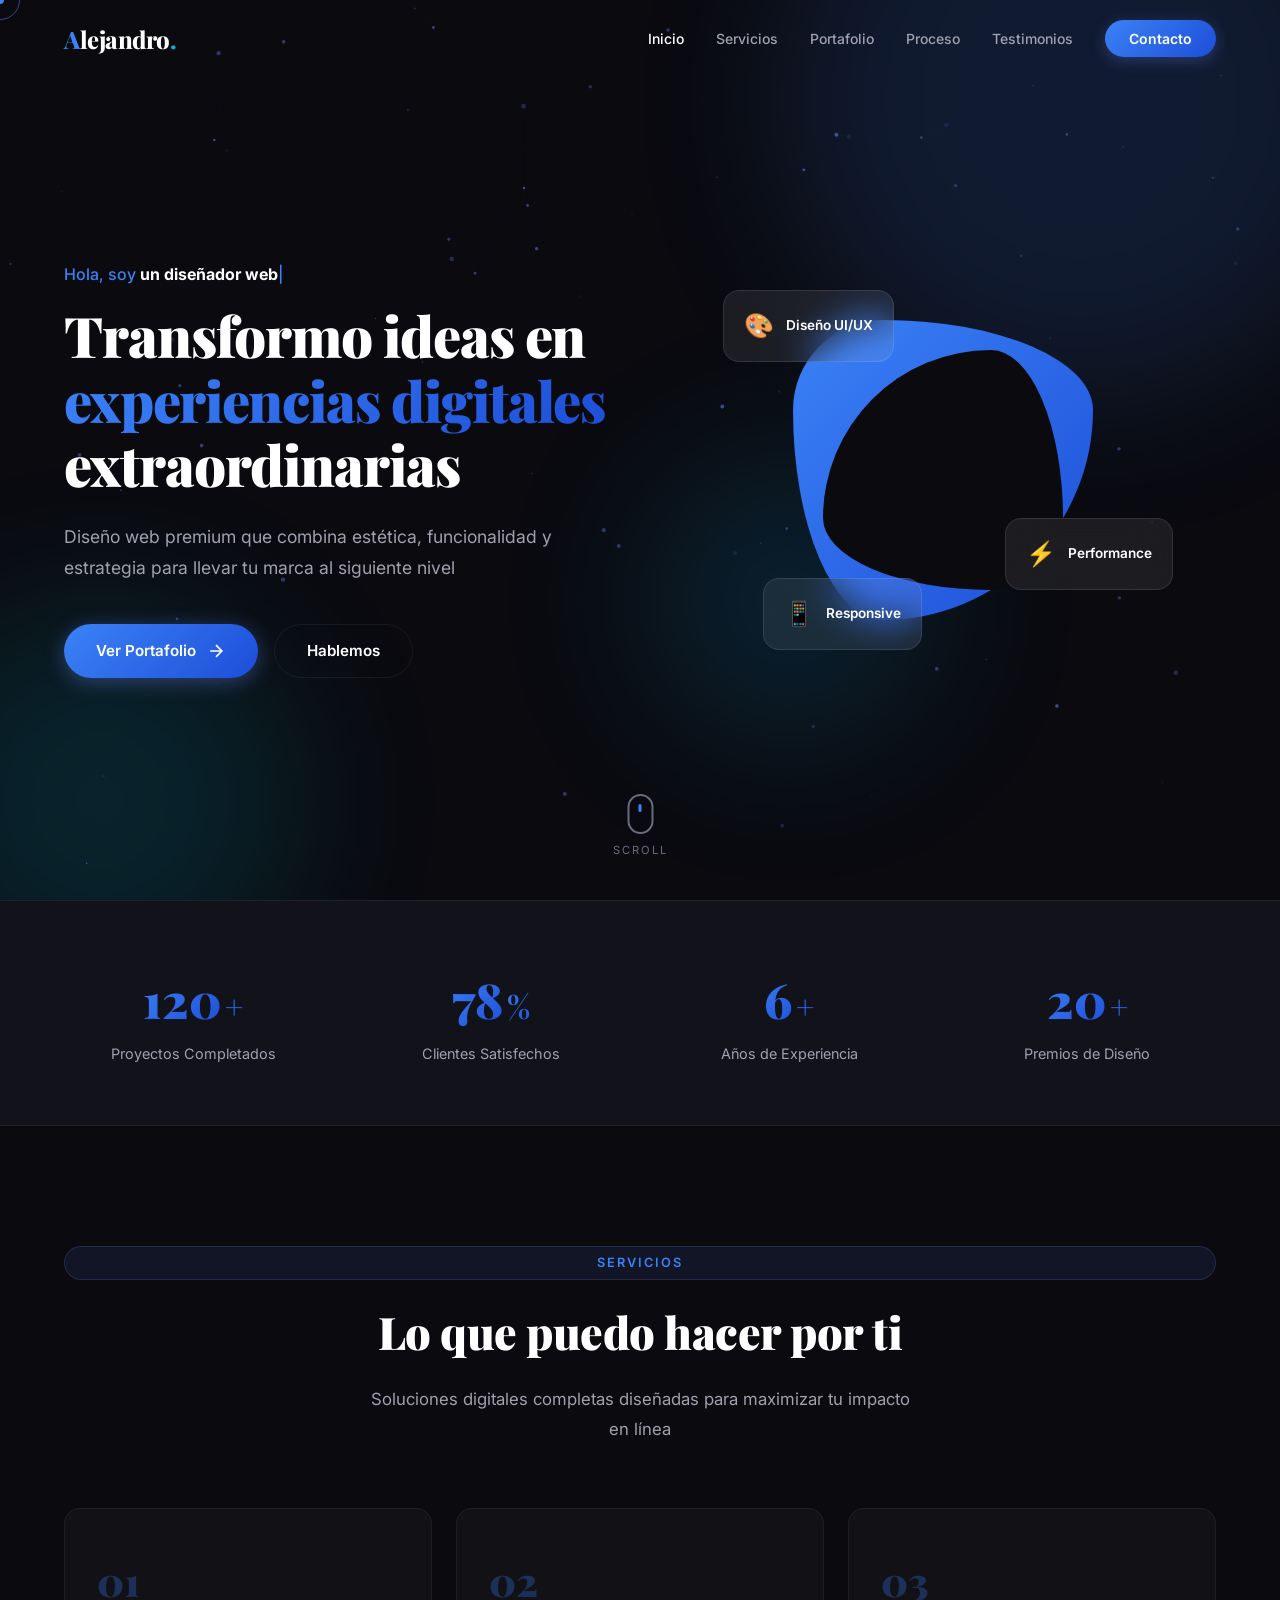
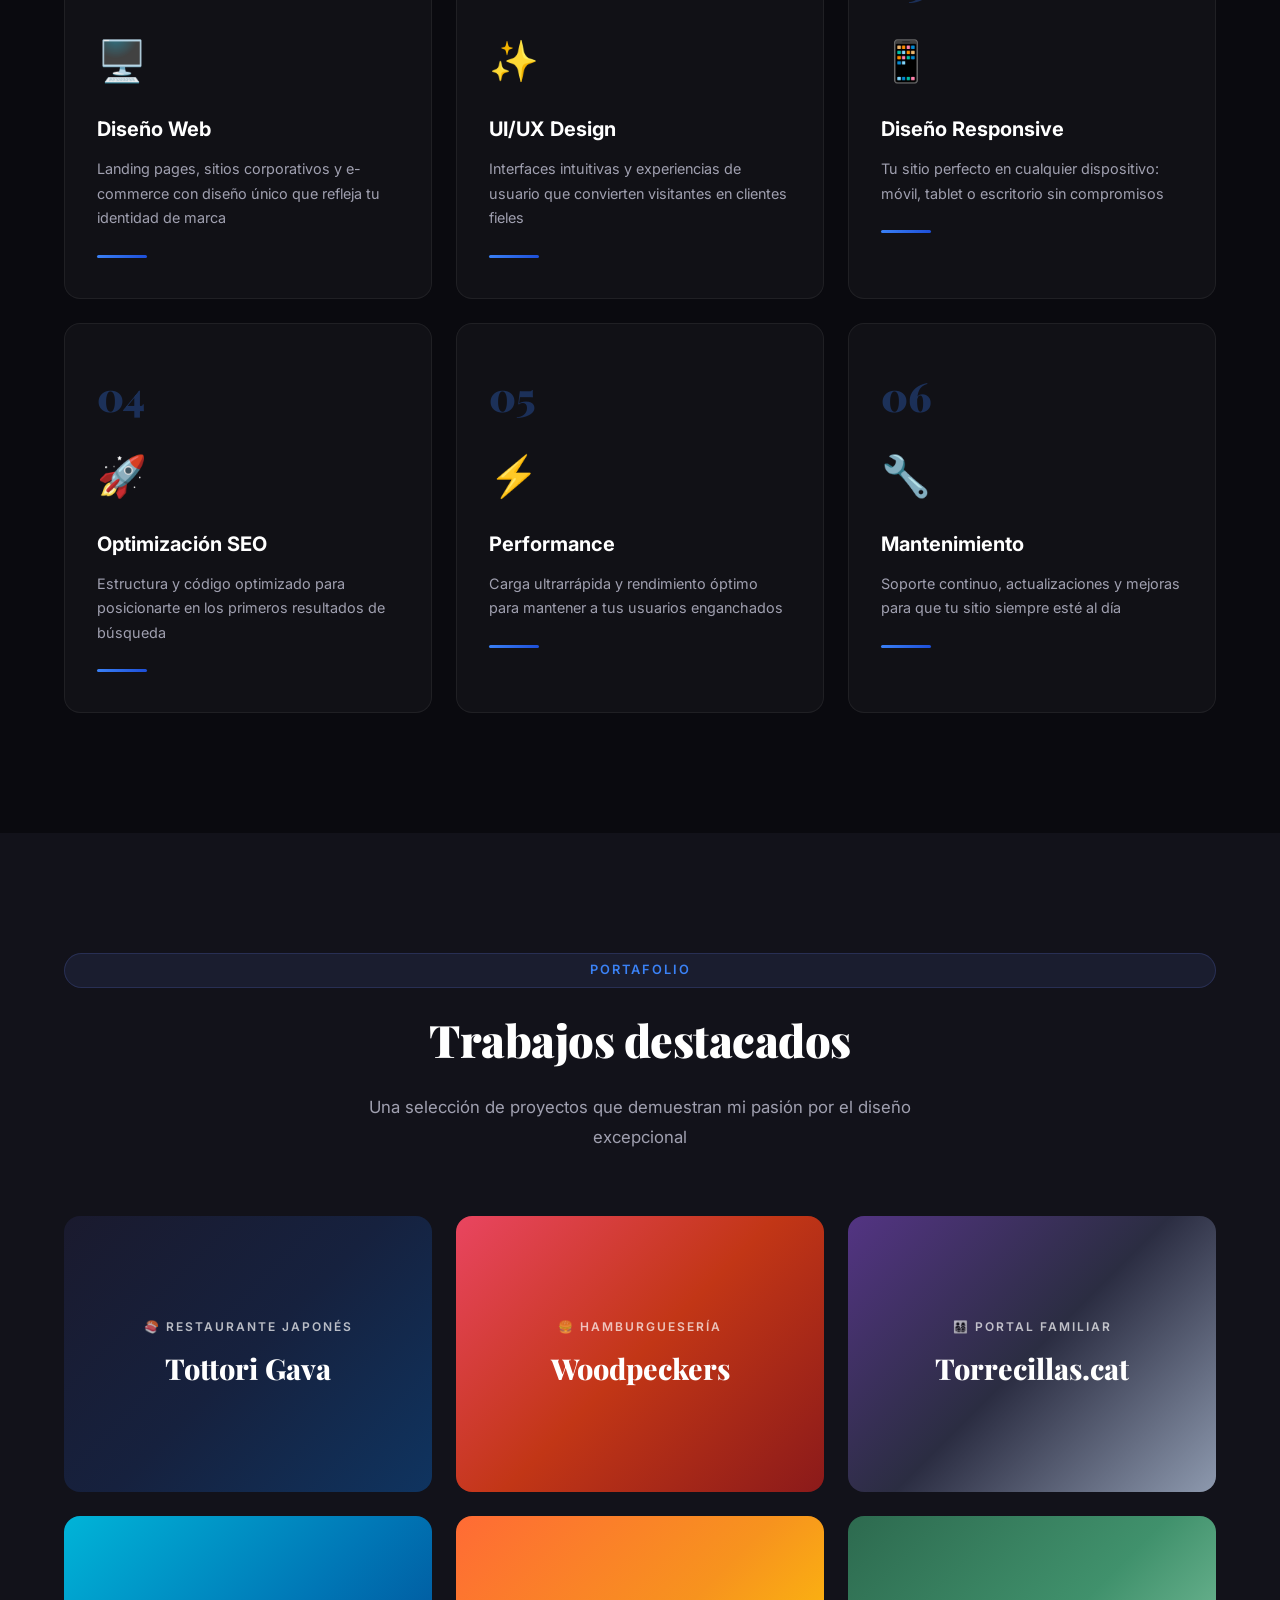
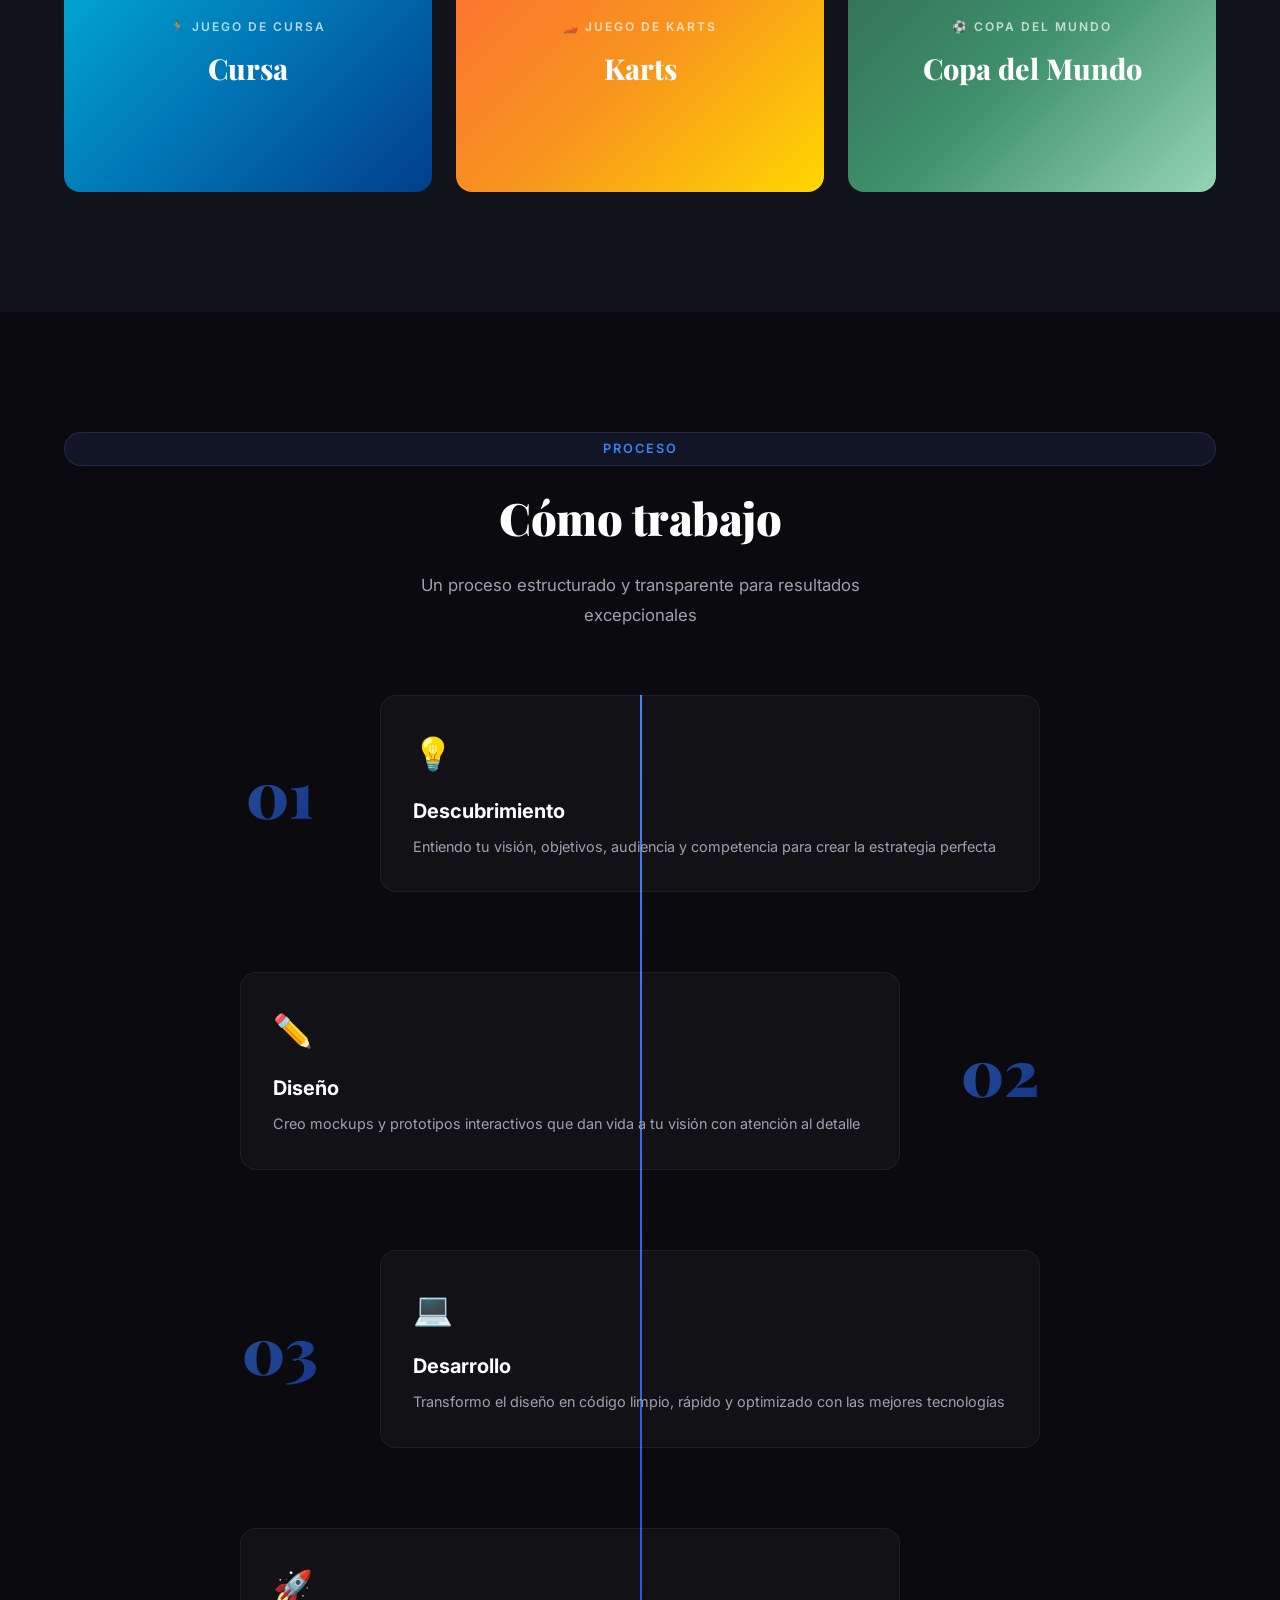
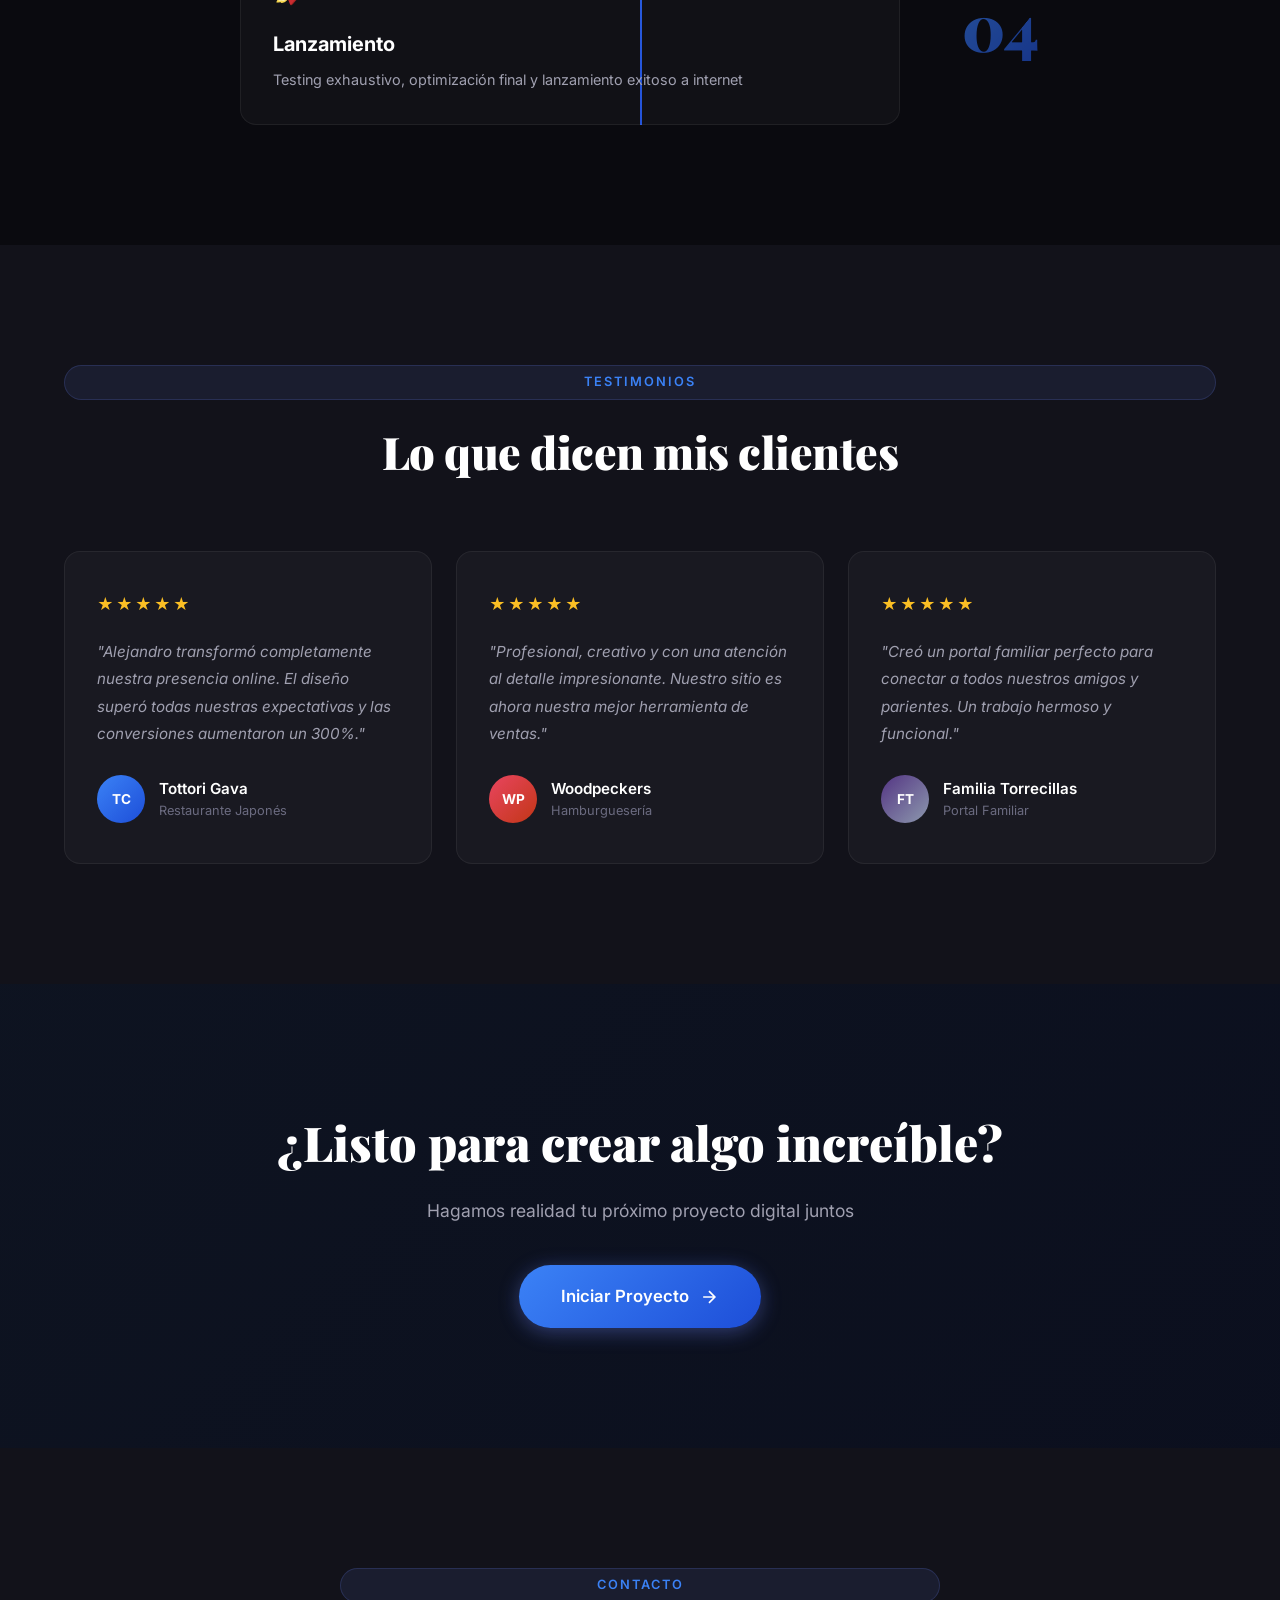
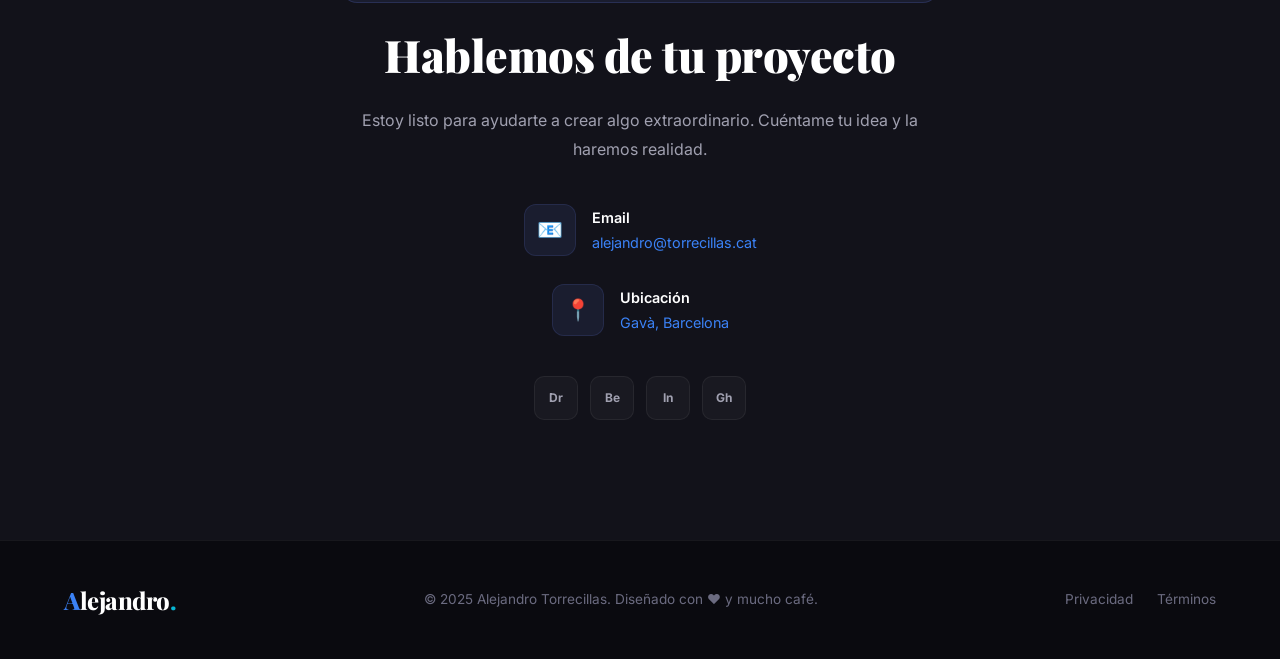
==== commit d25ef9c8: "Add files via upload" ====
--- a/index.html
+++ b/index.html
@@ -340,7 +340,7 @@
                     <div class="testimonial-stars" aria-label="5 estrellas">★★★★★</div>
                     <p class="testimonial-text">"Alejandro transformó completamente nuestra presencia online. El diseño superó todas nuestras expectativas y las conversiones aumentaron un 300%."</p>
                     <div class="testimonial-author">
-                        <div class="author-avatar" style="background: linear-gradient(135deg, #667eea 0%, #764ba2 100%);" aria-hidden="true">TC</div>
+                        <div class="author-avatar" style="background: linear-gradient(135deg, #3b82f6 0%, #1d4ed8 100%);" aria-hidden="true">TC</div>
                         <div class="author-info">
                             <h4>Tottori Gava</h4>
                             <p>Restaurante Japonés</p>
--- a/style.css
+++ b/style.css
@@ -12,12 +12,12 @@
     --text-primary: #ffffff;
     --text-secondary: #a0a0b0;
     --text-muted: #6b6b80;
-    --accent-1: #667eea;
-    --accent-2: #764ba2;
-    --accent-3: #f093fb;
-    --accent-4: #f5576c;
-    --accent-5: #4facfe;
-    --accent-6: #00f2fe;
+    --accent-1: #3b82f6;
+    --accent-2: #1d4ed8;
+    --accent-3: #06b6d4;
+    --accent-4: #0ea5e9;
+    --accent-5: #0ea5e9;
+    --accent-6: #0284c7;
     --gradient-main: linear-gradient(135deg, var(--accent-1), var(--accent-2));
     --gradient-warm: linear-gradient(135deg, var(--accent-3), var(--accent-4));
     --gradient-cool: linear-gradient(135deg, var(--accent-5), var(--accent-6));
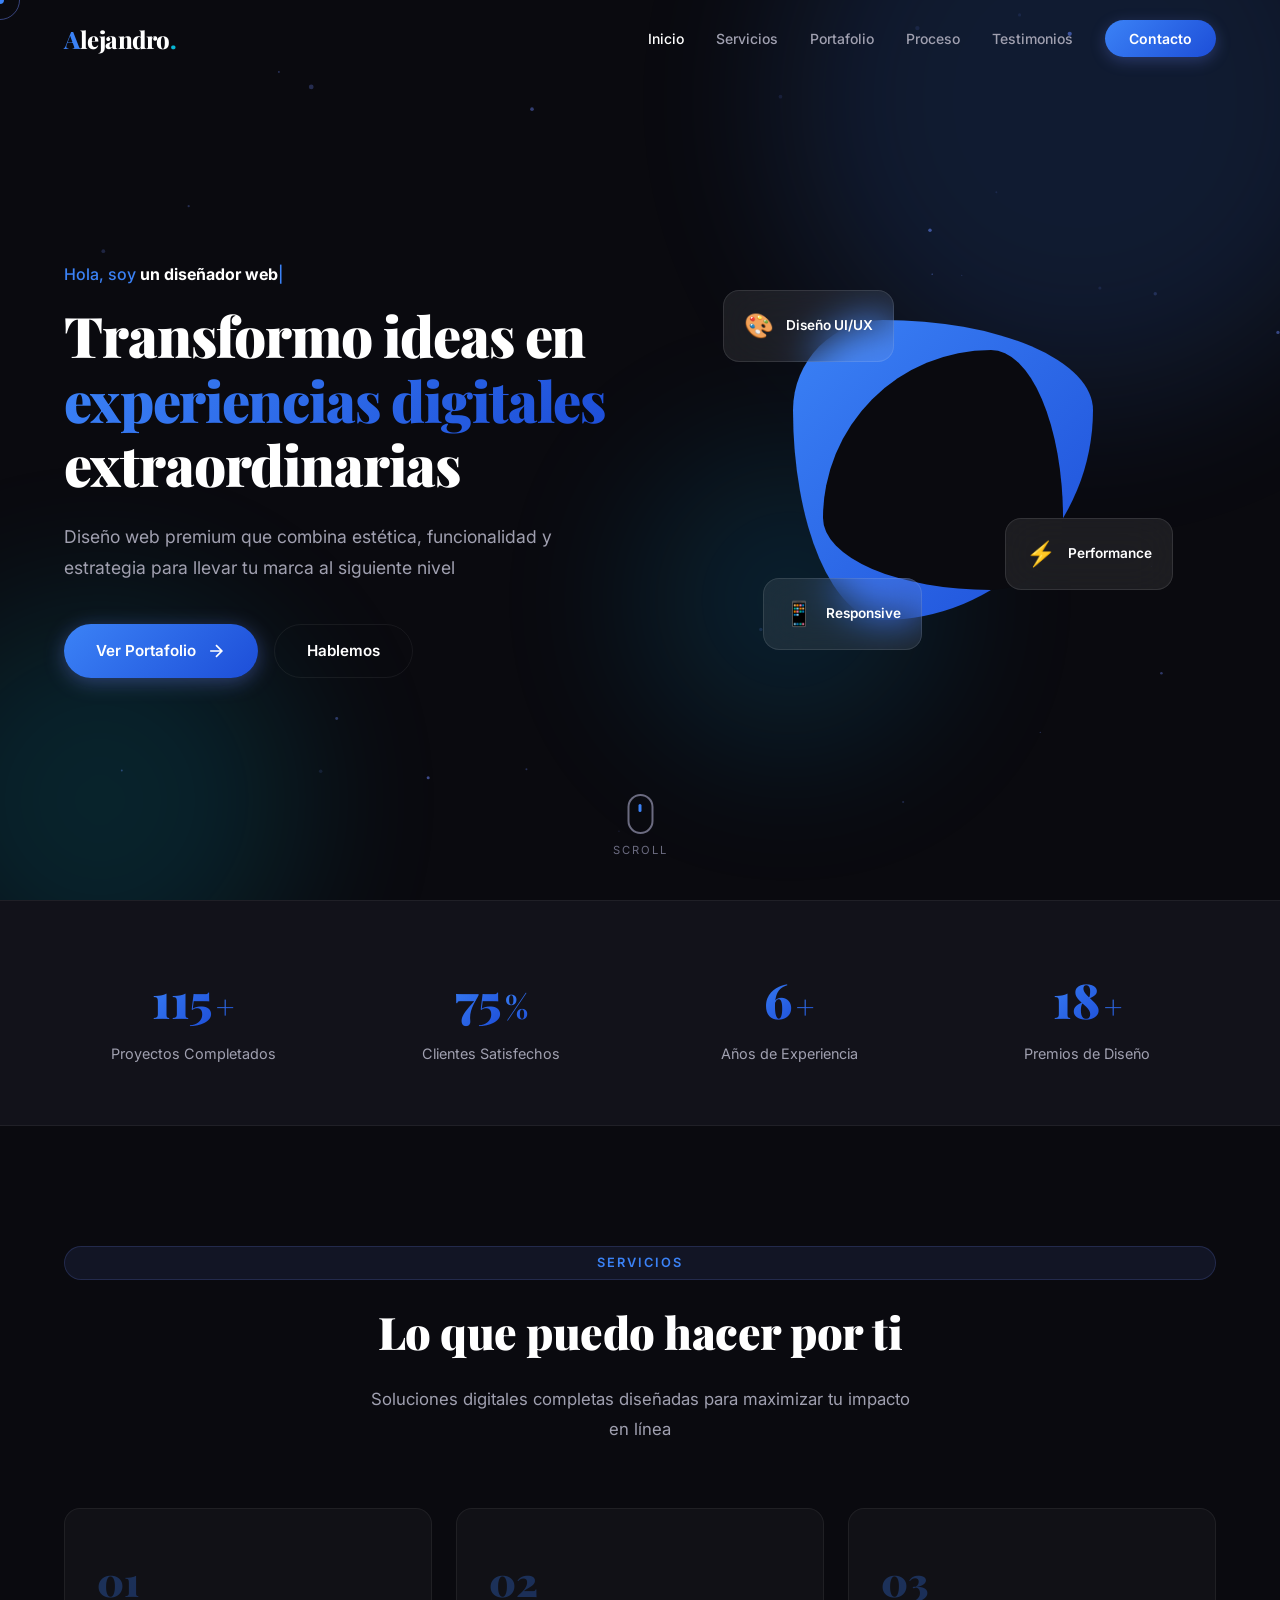
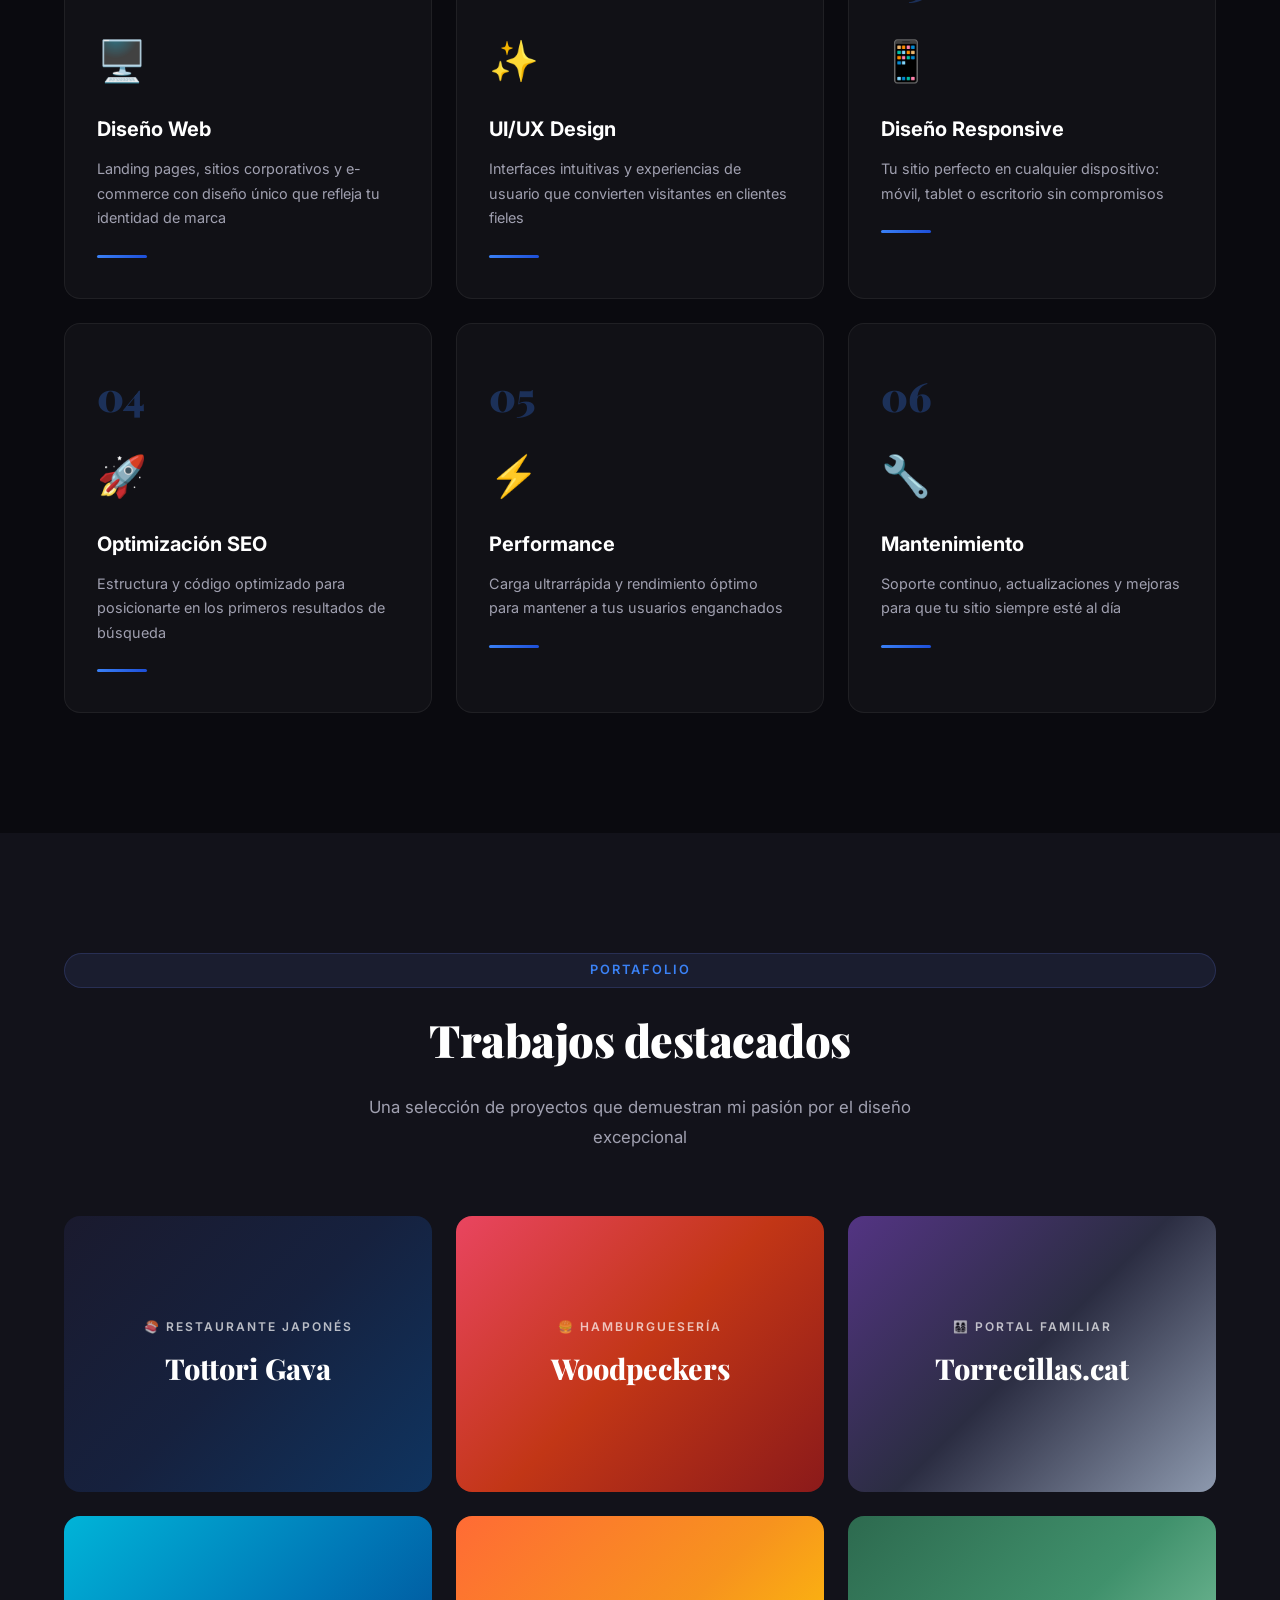
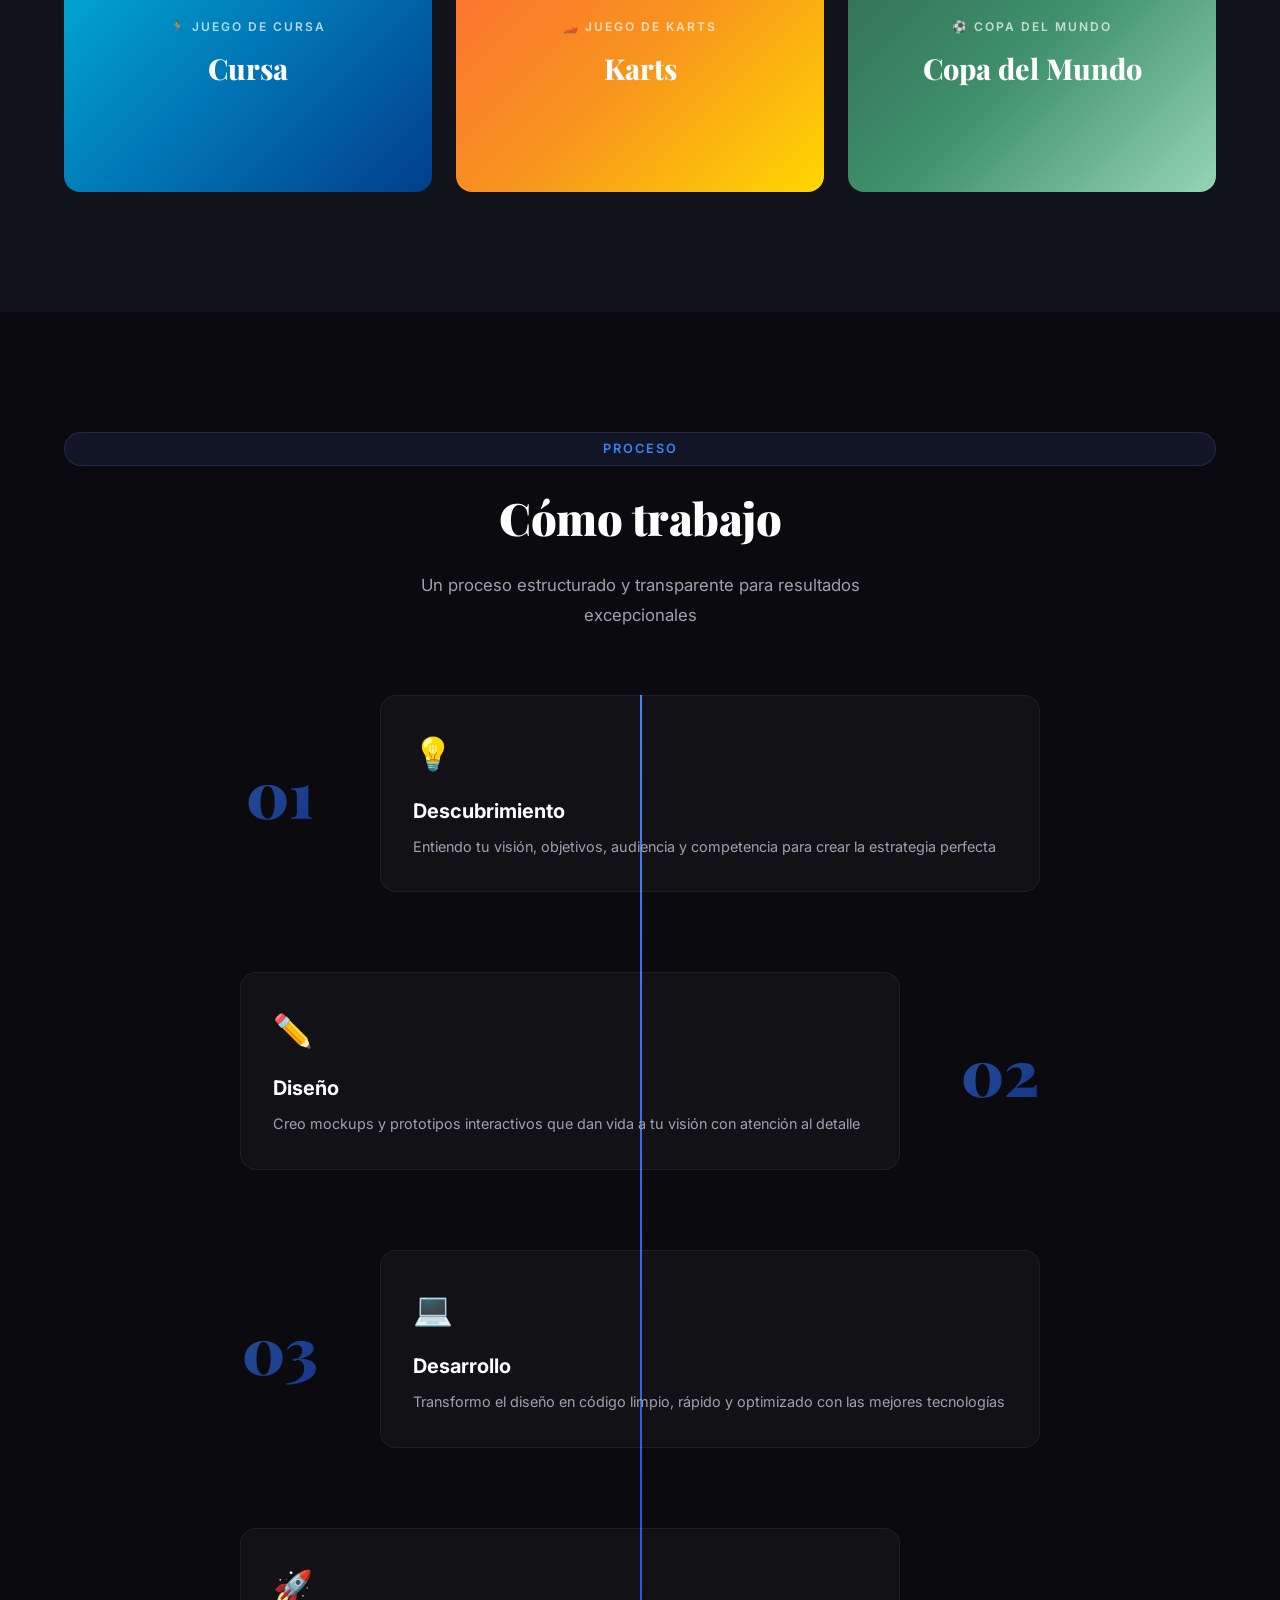
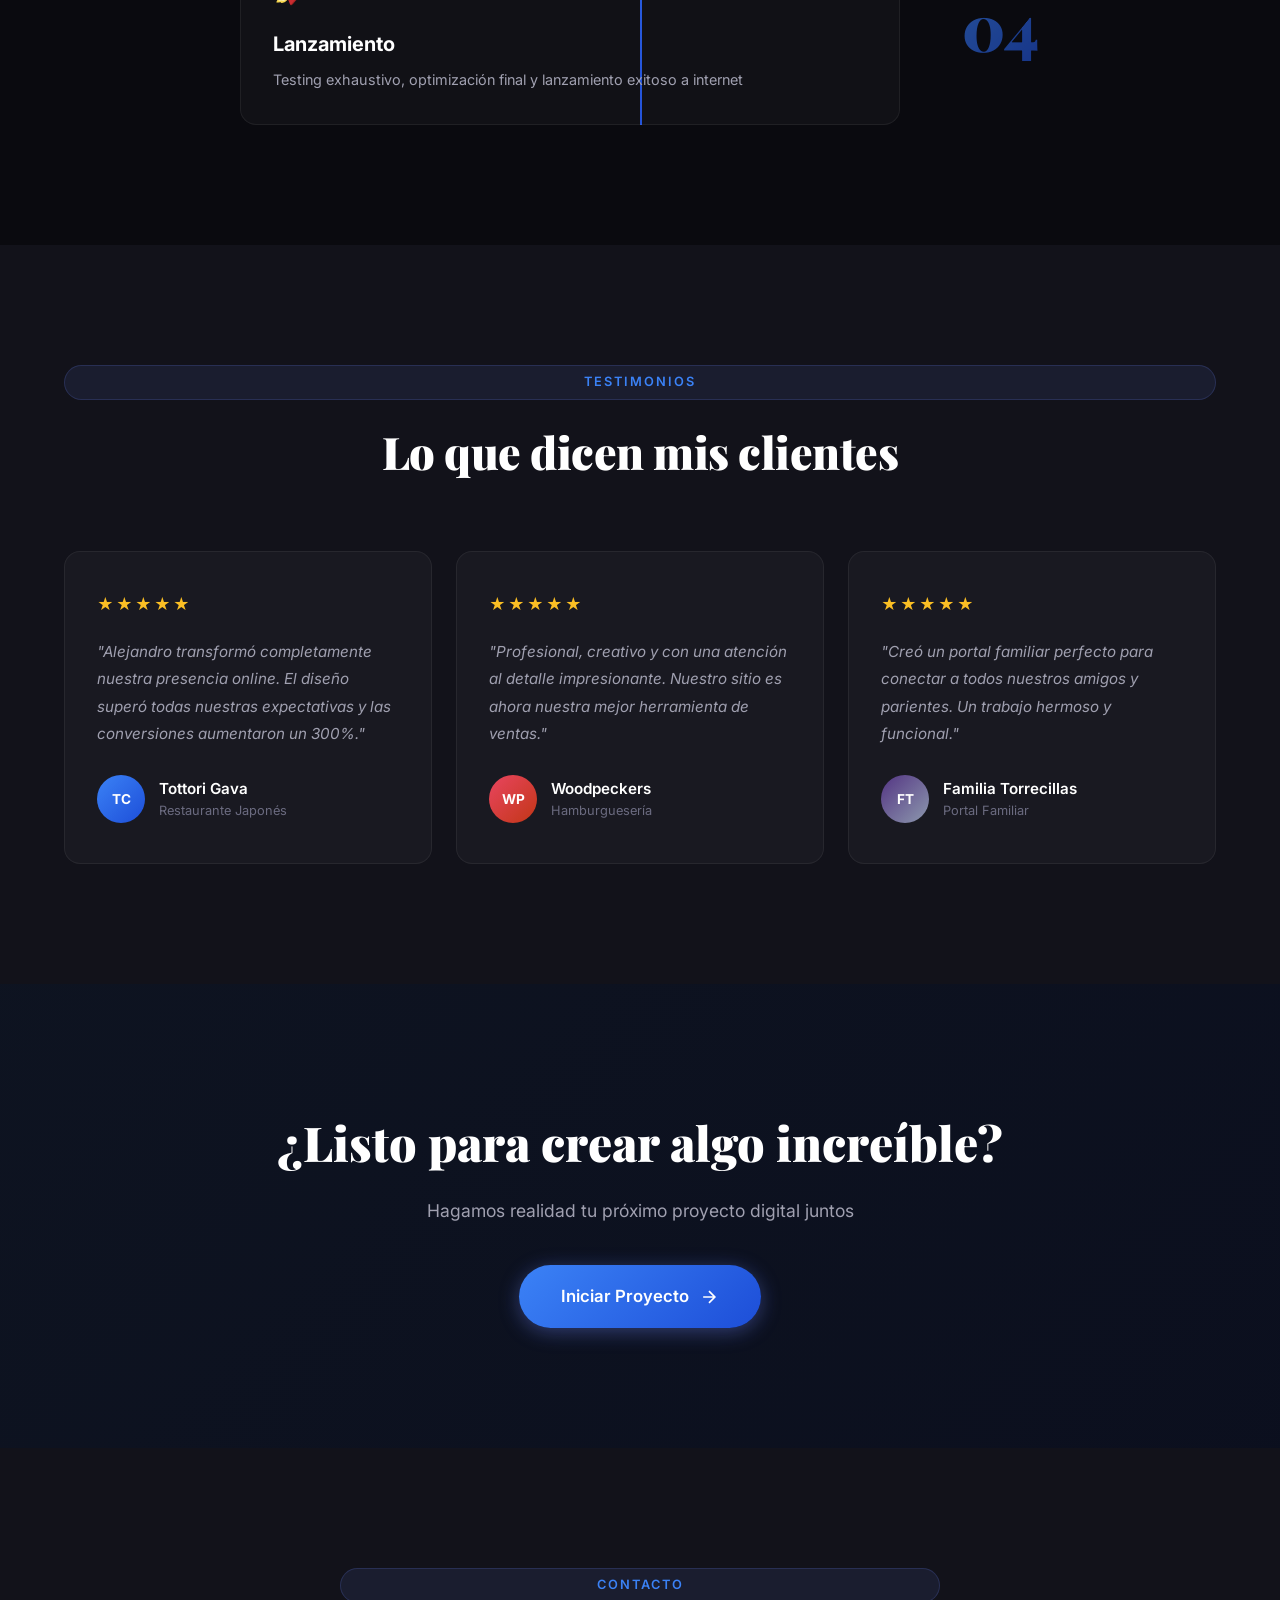
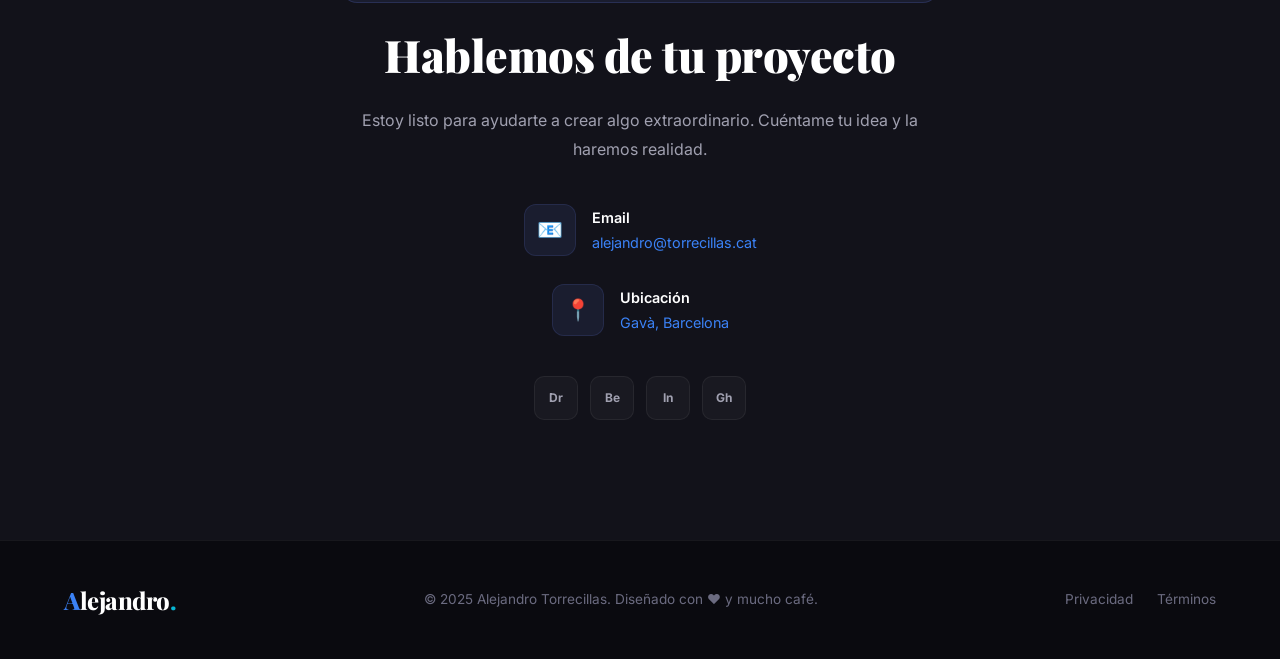
==== commit b74f093c: "Add files via upload" ====
--- a/index.html
+++ b/index.html
@@ -33,6 +33,7 @@
     <canvas id="particles" aria-hidden="true"></canvas>
 
     <!-- Navegación -->
+    <div class="nav-overlay" id="navOverlay"></div>
     <nav class="navbar" id="navbar" aria-label="Navegación principal">
         <div class="nav-container">
             <a href="#" class="logo" aria-label="Alejandro Torrecillas - Inicio">
--- a/style.css
+++ b/style.css
@@ -45,6 +45,20 @@
     -moz-osx-font-smoothing: grayscale;
 }
 
+body.menu-open {
+    overflow: hidden;
+}
+
+@media (max-width: 768px) {
+    * {
+        -webkit-tap-highlight-color: transparent;
+    }
+    
+    html {
+        touch-action: manipulation;
+    }
+}
+
 a {
     text-decoration: none;
     color: inherit;
@@ -58,6 +72,22 @@
     max-width: 1200px;
     margin: 0 auto;
     padding: 0 24px;
+}
+
+/* ========== NAV OVERLAY ========== */
+.nav-overlay {
+    position: fixed;
+    inset: 0;
+    background: rgba(0, 0, 0, 0.6);
+    opacity: 0;
+    visibility: hidden;
+    transition: opacity 0.3s, visibility 0.3s;
+    z-index: 999;
+}
+
+.nav-overlay.active {
+    opacity: 1;
+    visibility: visible;
 }
 
 /* ========== CUSTOM CURSOR ========== */
@@ -218,8 +248,20 @@
     border-radius: 2px;
 }
 
+@media (max-width: 768px) {
+    .nav-toggle {
+        -webkit-tap-highlight-color: transparent;
+        touch-action: manipulation;
+    }
+    
+    .nav-toggle:active {
+        transform: scale(0.95);
+    }
+}
+
 .nav-toggle.active span:nth-child(1) {
     transform: rotate(45deg) translate(5px, 5px);
+    background: var(--accent-1);
 }
 
 .nav-toggle.active span:nth-child(2) {
@@ -228,6 +270,7 @@
 
 .nav-toggle.active span:nth-child(3) {
     transform: rotate(-45deg) translate(5px, -5px);
+    background: var(--accent-1);
 }
 
 /* ========== HERO ========== */
@@ -1169,6 +1212,25 @@
     transform: translateY(0) translateX(0) scale(1);
 }
 
+/* ========== MOBILE PERFORMANCE ========== */
+@media (max-width: 768px) {
+    .service-card,
+    .testimonial-card,
+    .step-content,
+    .portfolio-item {
+        contain: layout style paint;
+        transform: translateZ(0);
+    }
+    
+    .hero-content {
+        contain: layout style;
+    }
+    
+    .container {
+        contain: layout;
+    }
+}
+
 /* ========== REDUCED MOTION ========== */
 @media (prefers-reduced-motion: reduce) {
     *, *::before, *::after {
@@ -1191,6 +1253,31 @@
     }
 }
 
+/* ========== ACCESSIBILITY FOCUS STYLES ========== */
+:focus-visible {
+    outline: 2px solid var(--accent-1);
+    outline-offset: 4px;
+}
+
+.btn:focus-visible {
+    outline-offset: 6px;
+}
+
+/* ========== MOBILE PERFORMANCE ========== */
+@media (max-width: 768px) {
+    .btn {
+        min-height: 48px;
+    }
+    
+    .nav-btn {
+        min-height: 52px;
+    }
+    
+    .nav-link {
+        min-height: 52px;
+    }
+}
+
 /* ========== RESPONSIVE ========== */
 @media (max-width: 1024px) {
     .hero-container {
@@ -1241,21 +1328,112 @@
     .nav-menu {
         position: fixed;
         top: 0;
-        right: -100%;
-        width: 280px;
+        left: 0;
+        right: 0;
+        width: 100%;
         height: 100vh;
         background: rgba(10, 10, 15, 0.98);
         backdrop-filter: blur(20px);
         -webkit-backdrop-filter: blur(20px);
         flex-direction: column;
         justify-content: center;
-        gap: 24px;
+        gap: 8px;
+        padding: 24px;
+        transform: translateX(100%);
+        transition: transform 0.4s cubic-bezier(0.4, 0, 0.2, 1);
+        will-change: transform;
+        z-index: 1000;
+        overflow-y: auto;
+        contain: layout style;
+    }
+
+    .nav-menu.active {
+        transform: translateX(0);
+    }
+
+    .nav-link,
+    .nav-btn {
+        -webkit-tap-highlight-color: rgba(102, 126, 234, 0.2);
+        touch-action: manipulation;
+    }
+
+    .shape,
+    .floating-card,
+    .hero-shape,
+    .inner-shape {
+        will-change: transform;
+    }
+
+    .nav-link {
+        font-size: 1.5rem;
+        font-weight: 600;
+        padding: 18px 24px;
+        border-radius: 14px;
         transition: var(--transition);
-        border-left: 1px solid var(--border-color);
-    }
-
-    .nav-menu.active {
-        right: 0;
+        color: var(--text-secondary);
+        display: block;
+        width: 100%;
+        text-align: center;
+        position: relative;
+        transform: translateX(50px);
+        opacity: 0;
+        transition: transform 0.5s cubic-bezier(0.4, 0, 0.2, 1), opacity 0.5s ease, color 0.3s, background 0.3s;
+    }
+
+    .nav-menu.active .nav-link {
+        transform: translateX(0);
+        opacity: 1;
+    }
+
+    .nav-menu.active .nav-link:nth-child(1) { transition-delay: 0.1s; }
+    .nav-menu.active .nav-link:nth-child(2) { transition-delay: 0.15s; }
+    .nav-menu.active .nav-link:nth-child(3) { transition-delay: 0.2s; }
+    .nav-menu.active .nav-link:nth-child(4) { transition-delay: 0.25s; }
+    .nav-menu.active .nav-link:nth-child(5) { transition-delay: 0.3s; }
+    .nav-menu.active .nav-btn { transition-delay: 0.35s; }
+
+    .nav-link::after {
+        display: none;
+    }
+
+    .nav-link:hover,
+    .nav-link:active {
+        color: var(--text-primary);
+        background: rgba(102, 126, 234, 0.1);
+    }
+
+    @media (hover: none) {
+        .nav-link:active {
+            transform: scale(0.98);
+            background: rgba(102, 126, 234, 0.15);
+        }
+        
+        .nav-btn:active {
+            transform: scale(0.98);
+            box-shadow: 0 4px 20px rgba(102, 126, 234, 0.3);
+        }
+    }
+
+    .nav-btn {
+        padding: 18px 32px;
+        font-size: 1.2rem;
+        font-weight: 700;
+        border-radius: 16px;
+        background: var(--gradient-main);
+        color: white;
+        text-align: center;
+        display: block;
+        width: 100%;
+        margin-top: 12px;
+        box-shadow: 0 8px 30px rgba(102, 126, 234, 0.4);
+        transform: translateX(50px);
+        opacity: 0;
+        transition: transform 0.5s cubic-bezier(0.4, 0, 0.2, 1), opacity 0.5s ease, var(--transition);
+    }
+
+    .nav-menu.active .nav-btn {
+        transform: translateX(0);
+        opacity: 1;
     }
 
     .nav-toggle {
@@ -1265,65 +1443,221 @@
 
     .hero {
         padding: 100px 0 60px;
+        min-height: auto;
+    }
+
+    .hero-container {
+        gap: 40px;
+    }
+
+    .hero-visual {
+        order: -1;
     }
 
     .hero-image-wrapper {
-        width: 260px;
-        height: 260px;
+        width: 220px;
+        height: 220px;
+    }
+
+    .hero-shape {
+        inset: 30px;
+    }
+
+    .inner-shape {
+        inset: 20px;
     }
 
     .floating-card {
-        padding: 12px 16px;
-        font-size: 0.8rem;
+        padding: 10px 14px;
+        border-radius: 12px;
     }
 
     .floating-card .card-icon {
-        font-size: 1.2rem;
+        font-size: 1.1rem;
+    }
+
+    .floating-card .card-text {
+        font-size: 0.75rem;
+    }
+
+    .card-1 {
+        top: 10px;
+        left: -10px;
+    }
+
+    .card-2 {
+        bottom: 60px;
+        right: -10px;
+    }
+
+    .card-3 {
+        bottom: 10px;
+        left: 10px;
+    }
+
+    .hero-title {
+        font-size: clamp(1.8rem, 8vw, 2.5rem);
+    }
+
+    .hero-subtitle {
+        font-size: 1rem;
+        margin-bottom: 30px;
+    }
+
+    .hero-greeting {
+        font-size: 0.9rem;
+        margin-bottom: 12px;
+    }
+
+    .shape {
+        filter: blur(60px);
+        opacity: 0.1;
+    }
+
+    .shape-1 {
+        width: 400px;
+        height: 400px;
+        top: -150px;
+        right: -100px;
+    }
+
+    .shape-2 {
+        width: 300px;
+        height: 300px;
+        bottom: -80px;
+        left: -80px;
+    }
+
+    .shape-3 {
+        width: 200px;
+        height: 200px;
+    }
+
+    .stats {
+        padding: 40px 0;
     }
 
     .stats-grid {
         grid-template-columns: repeat(2, 1fr);
-        gap: 32px;
+        gap: 24px;
     }
 
     .stat-number {
-        font-size: 2.2rem;
+        font-size: 2rem;
+    }
+
+    .stat-suffix {
+        font-size: 1.5rem;
+    }
+
+    .stat-item p {
+        font-size: 0.8rem;
+    }
+
+    .section-header {
+        margin-bottom: 40px;
+    }
+
+    .section-title {
+        font-size: clamp(1.6rem, 6vw, 2.2rem);
+    }
+
+    .services, .portfolio, .process, .testimonials, .cta-section, .contact {
+        padding: 80px 0;
     }
 
     .services-grid {
         grid-template-columns: 1fr;
+        gap: 16px;
+    }
+
+    .service-card {
+        padding: 28px 24px;
+    }
+
+    .service-number {
+        font-size: 2rem;
+    }
+
+    .service-icon {
+        font-size: 2rem;
     }
 
     .portfolio-grid {
         grid-template-columns: 1fr;
+        gap: 16px;
+    }
+
+    .portfolio-placeholder {
+        padding: 40px 20px;
+    }
+
+    .portfolio-title {
+        font-size: 1.4rem;
+    }
+
+    .portfolio-cat {
+        font-size: 0.7rem;
     }
 
     .process-step {
         flex-direction: column !important;
-        gap: 16px;
+        gap: 12px;
         text-align: center;
+        margin-bottom: 48px;
     }
 
     .process-line {
         left: 20px;
+        width: 2px;
     }
 
     .step-number {
-        font-size: 2.5rem;
+        font-size: 2rem;
         min-width: auto;
+    }
+
+    .step-content {
+        padding: 24px;
     }
 
     .testimonials-slider {
         grid-template-columns: 1fr;
+        gap: 16px;
+    }
+
+    .testimonial-card {
+        padding: 28px 24px;
+    }
+
+    .testimonial-text {
+        font-size: 0.9rem;
     }
 
     .footer-content {
         flex-direction: column;
         text-align: center;
+        gap: 12px;
     }
 
     .scroll-indicator {
         display: none;
+    }
+
+    .hero-bg-shapes .shape {
+        animation-duration: 30s;
+    }
+
+    .floating-card {
+        animation-duration: 8s;
+    }
+
+    .hero-shape {
+        animation-duration: 12s;
+    }
+
+    .inner-shape {
+        animation-duration: 12s;
     }
 }
 
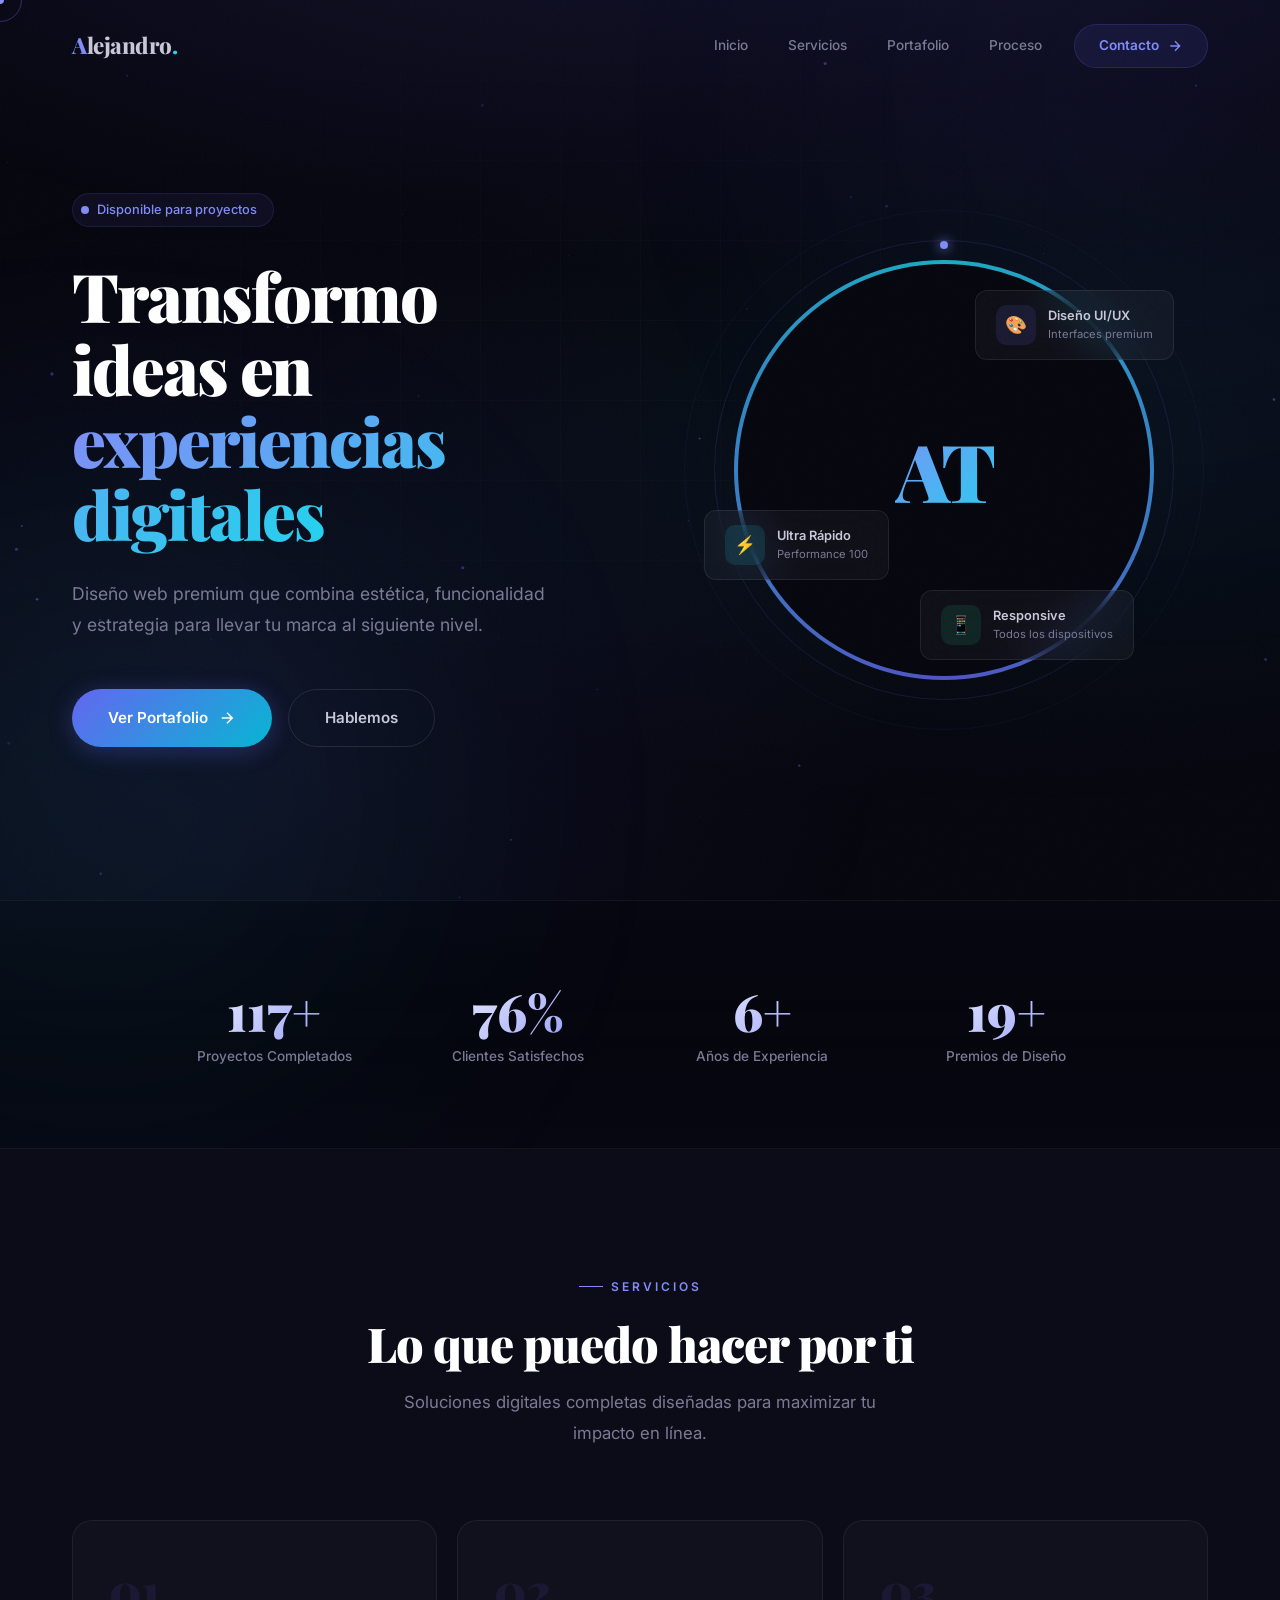
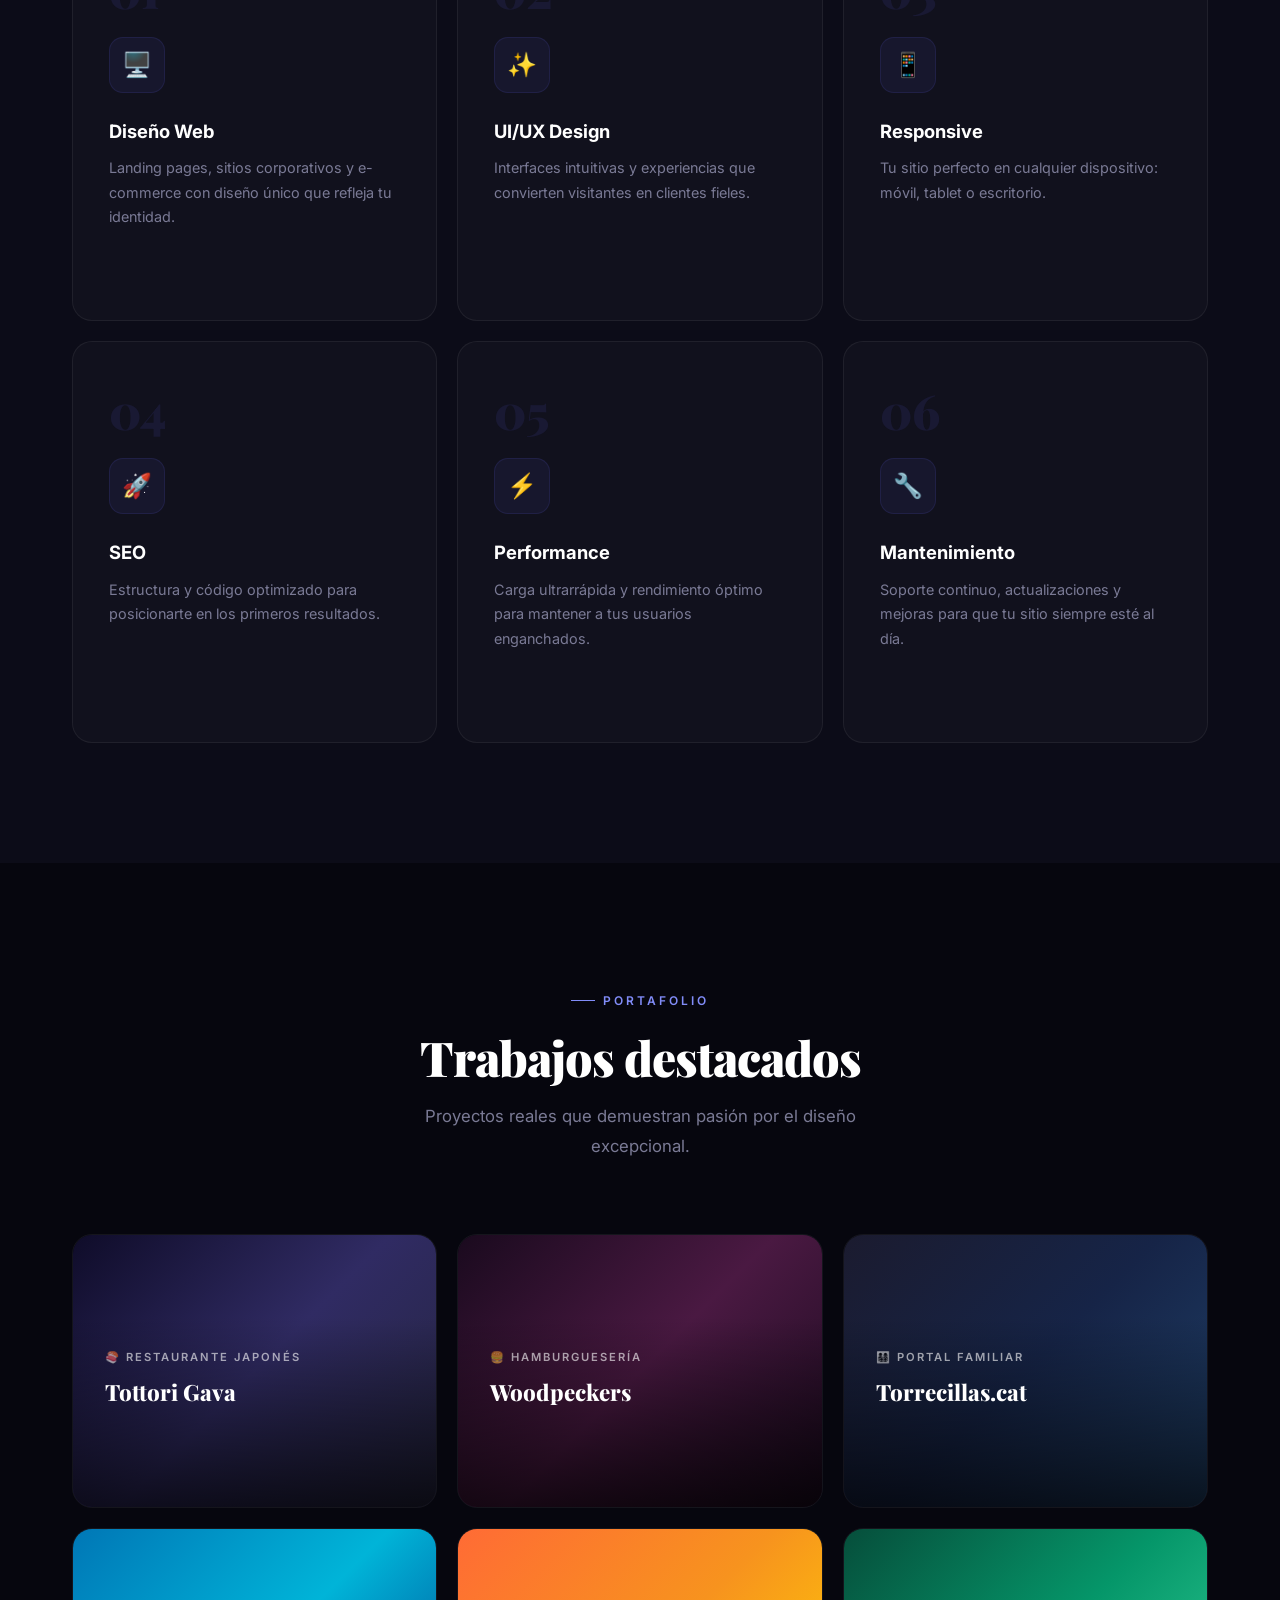
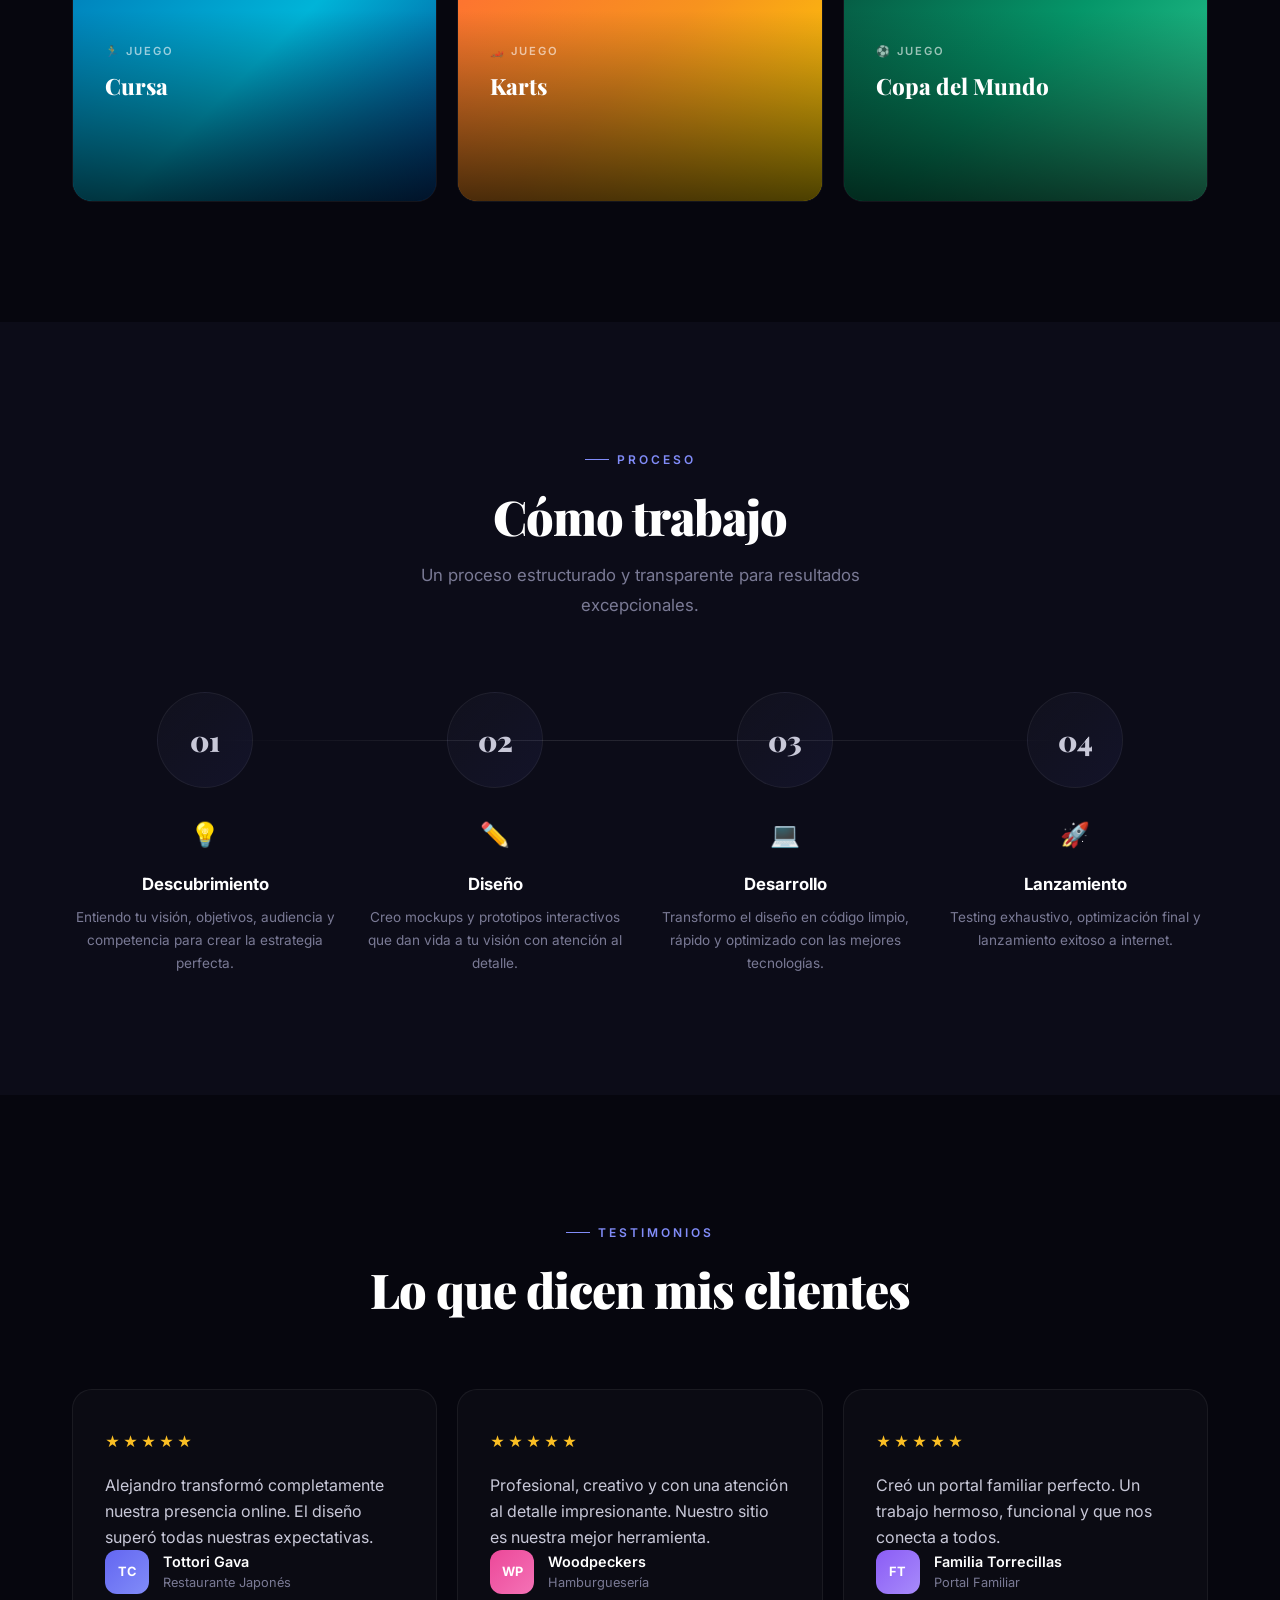
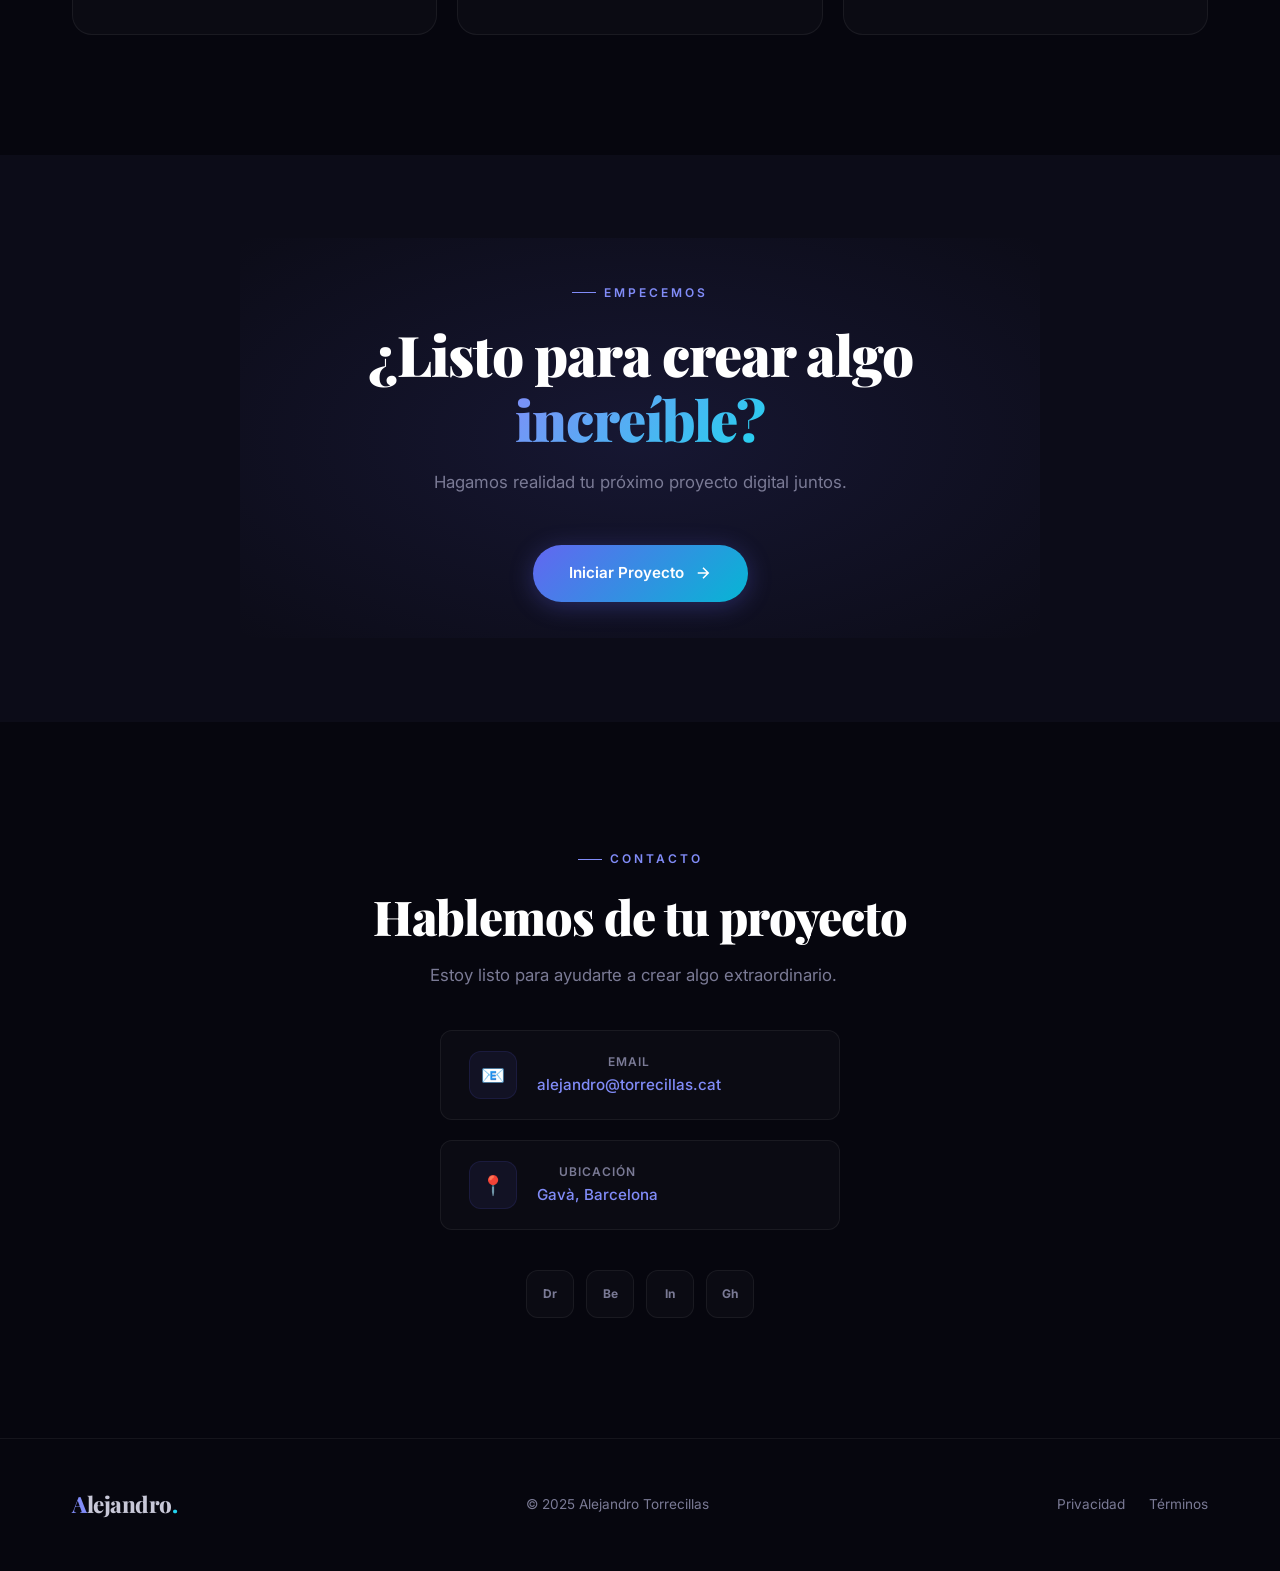
==== commit a823fc80: "Add files via upload" ====
--- a/index.html
+++ b/index.html
@@ -6,276 +6,1700 @@
     <meta name="description" content="Alejandro Torrecillas - Diseñador web profesional en Gavà, Barcelona. Diseño web premium, UI/UX, e-commerce y portales digitales con efectos gráficos de calidad.">
     <meta name="author" content="Alejandro Torrecillas">
     <meta name="robots" content="index, follow">
-
-    <!-- Open Graph -->
     <meta property="og:title" content="Alejandro Torrecillas | Diseñador Web Creativo">
     <meta property="og:description" content="Diseño web premium que combina estética, funcionalidad y estrategia.">
     <meta property="og:type" content="website">
     <meta property="og:locale" content="es_ES">
-
-    <!-- Twitter Card -->
     <meta name="twitter:card" content="summary">
     <meta name="twitter:title" content="Alejandro Torrecillas | Diseñador Web Creativo">
     <meta name="twitter:description" content="Diseño web premium que combina estética, funcionalidad y estrategia.">
-
     <title>Alejandro Torrecillas | Diseñador Web Creativo</title>
-    <link rel="stylesheet" href="style.css">
     <link rel="preconnect" href="https://fonts.googleapis.com">
     <link rel="preconnect" href="https://fonts.gstatic.com" crossorigin>
-    <link href="https://fonts.googleapis.com/css2?family=Inter:wght@300;400;500;600;700;800;900&family=Playfair+Display:wght@700;800;900&display=swap" rel="stylesheet">
+    <link href="https://fonts.googleapis.com/css2?family=Inter:wght@300;400;500;600;700;800;900&family=Playfair+Display:ital,wght@0,700;0,800;0,900;1,700;1,800&display=swap" rel="stylesheet">
+    <style>
+        /* ===== RESET & BASE ===== */
+        *, *::before, *::after { margin: 0; padding: 0; box-sizing: border-box; }
+
+        :root {
+            --bg-0: #06060e;
+            --bg-1: #0c0c18;
+            --bg-2: #111125;
+            --bg-card: rgba(255,255,255,0.025);
+            --bg-card-hover: rgba(255,255,255,0.05);
+            --border-1: rgba(255,255,255,0.06);
+            --border-2: rgba(255,255,255,0.1);
+            --border-glow: rgba(99,130,255,0.2);
+            --text-0: #ffffff;
+            --text-1: #c8c8d8;
+            --text-2: #7a7a95;
+            --accent-1: #6366f1;
+            --accent-2: #818cf8;
+            --accent-3: #4f8ff7;
+            --cyan: #22d3ee;
+            --gradient-1: linear-gradient(135deg, #6366f1, #818cf8, #6366f1);
+            --gradient-2: linear-gradient(135deg, #6366f1 0%, #06b6d4 100%);
+            --gradient-3: linear-gradient(180deg, #6366f1 0%, transparent 100%);
+            --glow-sm: 0 0 20px rgba(99,102,241,0.15);
+            --glow-md: 0 0 40px rgba(99,102,241,0.2);
+            --glow-lg: 0 0 80px rgba(99,102,241,0.15);
+            --radius: 12px;
+            --radius-lg: 20px;
+            --ease-out-expo: cubic-bezier(0.16, 1, 0.3, 1);
+            --ease-out-quart: cubic-bezier(0.25, 1, 0.5, 1);
+        }
+
+        html {
+            scroll-behavior: smooth;
+            font-size: 16px;
+            -webkit-text-size-adjust: 100%;
+        }
+
+        body {
+            font-family: 'Inter', -apple-system, BlinkMacSystemFont, sans-serif;
+            background: var(--bg-0);
+            color: var(--text-1);
+            line-height: 1.6;
+            overflow-x: hidden;
+            -webkit-font-smoothing: antialiased;
+            -moz-osx-font-smoothing: grayscale;
+        }
+
+        body.menu-open { overflow: hidden; }
+
+        ::selection {
+            background: rgba(99,102,241,0.3);
+            color: #fff;
+        }
+
+        a { text-decoration: none; color: inherit; }
+        ul { list-style: none; }
+        img { max-width: 100%; display: block; }
+
+        /* ===== NOISE OVERLAY ===== */
+        body::before {
+            content: '';
+            position: fixed;
+            inset: 0;
+            z-index: 100000;
+            pointer-events: none;
+            opacity: 0.025;
+            background-image: url("data:image/svg+xml,%3Csvg viewBox='0 0 256 256' xmlns='http://www.w3.org/2000/svg'%3E%3Cfilter id='n'%3E%3CfeTurbulence type='fractalNoise' baseFrequency='0.9' numOctaves='4' stitchTiles='stitch'/%3E%3C/filter%3E%3Crect width='100%25' height='100%25' filter='url(%23n)'/%3E%3C/svg%3E");
+            background-size: 256px 256px;
+        }
+
+        /* ===== SCROLLBAR ===== */
+        ::-webkit-scrollbar { width: 6px; }
+        ::-webkit-scrollbar-track { background: var(--bg-0); }
+        ::-webkit-scrollbar-thumb {
+            background: rgba(99,102,241,0.3);
+            border-radius: 10px;
+        }
+        ::-webkit-scrollbar-thumb:hover { background: rgba(99,102,241,0.5); }
+
+        /* ===== LAYOUT ===== */
+        .container {
+            max-width: 1200px;
+            margin: 0 auto;
+            padding: 0 32px;
+        }
+
+        /* ===== CURSOR ===== */
+        .cursor-dot {
+            position: fixed;
+            width: 8px;
+            height: 8px;
+            background: var(--accent-2);
+            border-radius: 50%;
+            pointer-events: none;
+            z-index: 99999;
+            transform: translate(-50%, -50%);
+            transition: opacity 0.3s, transform 0.1s;
+            mix-blend-mode: screen;
+        }
+
+        .cursor-ring {
+            position: fixed;
+            width: 44px;
+            height: 44px;
+            border: 1.5px solid rgba(99,102,241,0.4);
+            border-radius: 50%;
+            pointer-events: none;
+            z-index: 99998;
+            transform: translate(-50%, -50%);
+            transition: width 0.35s var(--ease-out-expo), height 0.35s var(--ease-out-expo), border-color 0.3s, background 0.3s;
+        }
+
+        .cursor-ring.hover {
+            width: 64px;
+            height: 64px;
+            border-color: rgba(34,211,238,0.4);
+            background: rgba(99,102,241,0.05);
+        }
+
+        @media (max-width: 768px) {
+            .cursor-dot, .cursor-ring { display: none; }
+        }
+
+        /* ===== CANVAS ===== */
+        #particles {
+            position: fixed;
+            inset: 0;
+            z-index: 0;
+            pointer-events: none;
+        }
+
+        /* ===== AMBIENT GLOW ===== */
+        .ambient-glow {
+            position: fixed;
+            width: 600px;
+            height: 600px;
+            border-radius: 50%;
+            filter: blur(150px);
+            opacity: 0.07;
+            pointer-events: none;
+            z-index: 0;
+            animation: ambientFloat 20s ease-in-out infinite;
+        }
+
+        .ambient-glow--1 {
+            background: var(--accent-1);
+            top: -200px;
+            right: -200px;
+        }
+
+        .ambient-glow--2 {
+            background: var(--cyan);
+            bottom: -200px;
+            left: -200px;
+            animation-delay: -10s;
+            animation-duration: 25s;
+        }
+
+        @keyframes ambientFloat {
+            0%, 100% { transform: translate(0, 0) scale(1); }
+            33% { transform: translate(40px, -30px) scale(1.1); }
+            66% { transform: translate(-20px, 20px) scale(0.95); }
+        }
+
+        /* ===== NAVBAR ===== */
+        .navbar {
+            position: fixed;
+            top: 0;
+            inset-inline: 0;
+            z-index: 1000;
+            padding: 24px 0;
+            transition: padding 0.4s var(--ease-out-expo), background 0.4s, border-color 0.4s, backdrop-filter 0.4s;
+        }
+
+        .navbar.scrolled {
+            padding: 14px 0;
+            background: rgba(6,6,14,0.8);
+            backdrop-filter: blur(24px) saturate(1.2);
+            -webkit-backdrop-filter: blur(24px) saturate(1.2);
+            border-bottom: 1px solid var(--border-1);
+        }
+
+        .nav-inner {
+            max-width: 1200px;
+            margin: 0 auto;
+            padding: 0 32px;
+            display: flex;
+            align-items: center;
+            justify-content: space-between;
+        }
+
+        .logo {
+            font-family: 'Playfair Display', serif;
+            font-size: 1.4rem;
+            font-weight: 800;
+            letter-spacing: -0.5px;
+            position: relative;
+        }
+
+        .logo-accent { color: var(--accent-2); }
+        .logo-dot { color: var(--cyan); }
+
+        .nav-links {
+            display: flex;
+            align-items: center;
+            gap: 8px;
+        }
+
+        .nav-link {
+            font-size: 0.85rem;
+            font-weight: 500;
+            color: var(--text-2);
+            padding: 8px 16px;
+            border-radius: 10px;
+            transition: color 0.3s, background 0.3s;
+            position: relative;
+        }
+
+        .nav-link:hover {
+            color: var(--text-0);
+            background: rgba(255,255,255,0.04);
+        }
+
+        .nav-cta {
+            display: inline-flex;
+            align-items: center;
+            gap: 8px;
+            padding: 10px 24px;
+            background: rgba(99,102,241,0.1);
+            border: 1px solid rgba(99,102,241,0.2);
+            border-radius: 50px;
+            font-size: 0.85rem;
+            font-weight: 600;
+            color: var(--accent-2);
+            transition: all 0.3s var(--ease-out-expo);
+            margin-inline-start: 8px;
+        }
+
+        .nav-cta:hover {
+            background: rgba(99,102,241,0.2);
+            border-color: rgba(99,102,241,0.4);
+            transform: translateY(-1px);
+            box-shadow: var(--glow-sm);
+        }
+
+        .nav-toggle {
+            display: none;
+            width: 48px;
+            height: 48px;
+            border: 1px solid var(--border-1);
+            border-radius: 12px;
+            background: var(--bg-card);
+            cursor: pointer;
+            padding: 0;
+            position: relative;
+            z-index: 1001;
+            transition: border-color 0.3s;
+        }
+
+        .nav-toggle:hover { border-color: var(--border-2); }
+
+        .nav-toggle-lines {
+            width: 20px;
+            height: 14px;
+            position: absolute;
+            top: 50%;
+            left: 50%;
+            transform: translate(-50%, -50%);
+        }
+
+        .nav-toggle-lines span {
+            display: block;
+            width: 100%;
+            height: 1.5px;
+            background: var(--text-1);
+            border-radius: 2px;
+            transition: all 0.4s var(--ease-out-expo);
+            position: absolute;
+            left: 0;
+        }
+
+        .nav-toggle-lines span:nth-child(1) { top: 0; }
+        .nav-toggle-lines span:nth-child(2) { top: 50%; transform: translateY(-50%); }
+        .nav-toggle-lines span:nth-child(3) { bottom: 0; }
+
+        .nav-toggle.active .nav-toggle-lines span:nth-child(1) {
+            top: 50%;
+            transform: translateY(-50%) rotate(45deg);
+            background: var(--accent-2);
+        }
+
+        .nav-toggle.active .nav-toggle-lines span:nth-child(2) {
+            opacity: 0;
+            transform: scaleX(0);
+        }
+
+        .nav-toggle.active .nav-toggle-lines span:nth-child(3) {
+            bottom: auto;
+            top: 50%;
+            transform: translateY(-50%) rotate(-45deg);
+            background: var(--accent-2);
+        }
+
+        /* ===== MOBILE MENU ===== */
+        .mobile-menu {
+            position: fixed;
+            inset: 0;
+            background: rgba(6,6,14,0.97);
+            backdrop-filter: blur(32px);
+            -webkit-backdrop-filter: blur(32px);
+            z-index: 999;
+            display: flex;
+            flex-direction: column;
+            align-items: center;
+            justify-content: center;
+            gap: 0;
+            opacity: 0;
+            visibility: hidden;
+            transition: opacity 0.5s var(--ease-out-expo), visibility 0.5s;
+        }
+
+        .mobile-menu.active {
+            opacity: 1;
+            visibility: visible;
+        }
+
+        .mobile-menu .nav-link {
+            font-size: 2rem;
+            font-weight: 700;
+            color: var(--text-2);
+            padding: 20px 0;
+            transform: translateY(30px);
+            opacity: 0;
+            transition: transform 0.5s var(--ease-out-expo), opacity 0.5s, color 0.3s, background 0.3s;
+            border-radius: 16px;
+            display: block;
+            width: 80%;
+            text-align: center;
+        }
+
+        .mobile-menu.active .nav-link {
+            transform: translateY(0);
+            opacity: 1;
+        }
+
+        .mobile-menu.active .nav-link:nth-child(1) { transition-delay: 0.1s; }
+        .mobile-menu.active .nav-link:nth-child(2) { transition-delay: 0.15s; }
+        .mobile-menu.active .nav-link:nth-child(3) { transition-delay: 0.2s; }
+        .mobile-menu.active .nav-link:nth-child(4) { transition-delay: 0.25s; }
+        .mobile-menu.active .nav-link:nth-child(5) { transition-delay: 0.3s; }
+        .mobile-menu.active .nav-cta {
+            transition-delay: 0.35s;
+            transform: translateY(30px);
+            opacity: 0;
+        }
+
+        .mobile-menu.active .nav-cta {
+            transform: translateY(0);
+            opacity: 1;
+        }
+
+        .mobile-menu .nav-link:hover { color: var(--text-0); background: rgba(255,255,255,0.03); }
+
+        @media (max-width: 768px) {
+            .nav-links { display: none; }
+            .nav-toggle { display: block; }
+        }
+
+        /* ===== HERO ===== */
+        .hero {
+            min-height: 100vh;
+            display: flex;
+            align-items: center;
+            position: relative;
+            overflow: hidden;
+            padding: 120px 0 80px;
+        }
+
+        .hero-bg {
+            position: absolute;
+            inset: 0;
+            overflow: hidden;
+            z-index: 0;
+        }
+
+        .hero-gradient {
+            position: absolute;
+            inset: 0;
+            background:
+                radial-gradient(ellipse 80% 50% at 50% -20%, rgba(99,102,241,0.15), transparent),
+                radial-gradient(ellipse 60% 40% at 80% 50%, rgba(34,211,238,0.06), transparent),
+                radial-gradient(ellipse 50% 60% at 20% 80%, rgba(99,102,241,0.08), transparent);
+        }
+
+        .hero-grid {
+            position: absolute;
+            inset: 0;
+            background-image:
+                linear-gradient(rgba(255,255,255,0.02) 1px, transparent 1px),
+                linear-gradient(90deg, rgba(255,255,255,0.02) 1px, transparent 1px);
+            background-size: 80px 80px;
+            mask-image: radial-gradient(ellipse 70% 50% at 50% 40%, black, transparent);
+            -webkit-mask-image: radial-gradient(ellipse 70% 50% at 50% 40%, black, transparent);
+        }
+
+        .hero-inner {
+            max-width: 1200px;
+            margin: 0 auto;
+            padding: 0 32px;
+            display: grid;
+            grid-template-columns: 1fr 1fr;
+            gap: 80px;
+            align-items: center;
+            position: relative;
+            z-index: 1;
+        }
+
+        .hero-text { max-width: 600px; }
+
+        .hero-badge {
+            display: inline-flex;
+            align-items: center;
+            gap: 8px;
+            padding: 6px 16px 6px 8px;
+            background: rgba(99,102,241,0.08);
+            border: 1px solid rgba(99,102,241,0.15);
+            border-radius: 100px;
+            font-size: 0.8rem;
+            font-weight: 500;
+            color: var(--accent-2);
+            margin-bottom: 32px;
+        }
+
+        .hero-badge-dot {
+            width: 8px;
+            height: 8px;
+            background: var(--accent-2);
+            border-radius: 50%;
+            animation: pulse 2s ease-in-out infinite;
+        }
+
+        @keyframes pulse {
+            0%, 100% { opacity: 1; transform: scale(1); }
+            50% { opacity: 0.5; transform: scale(0.8); }
+        }
+
+        .hero-title {
+            font-family: 'Playfair Display', serif;
+            font-size: clamp(2.8rem, 5.5vw, 4.2rem);
+            font-weight: 900;
+            line-height: 1.08;
+            letter-spacing: -2px;
+            color: var(--text-0);
+            margin-bottom: 28px;
+        }
+
+        .gradient-text {
+            background: linear-gradient(135deg, var(--accent-2), var(--cyan));
+            -webkit-background-clip: text;
+            -webkit-text-fill-color: transparent;
+            background-clip: text;
+        }
+
+        .hero-desc {
+            font-size: 1.1rem;
+            color: var(--text-2);
+            line-height: 1.8;
+            margin-bottom: 48px;
+            max-width: 480px;
+        }
+
+        .hero-actions {
+            display: flex;
+            gap: 16px;
+            flex-wrap: wrap;
+        }
+
+        .btn {
+            display: inline-flex;
+            align-items: center;
+            gap: 10px;
+            padding: 16px 36px;
+            border-radius: 100px;
+            font-size: 0.95rem;
+            font-weight: 600;
+            cursor: pointer;
+            transition: all 0.4s var(--ease-out-expo);
+            border: none;
+            font-family: inherit;
+            position: relative;
+            overflow: hidden;
+        }
+
+        .btn-primary {
+            background: var(--gradient-2);
+            color: #fff;
+            box-shadow: 0 4px 24px rgba(99,102,241,0.3);
+        }
+
+        .btn-primary::before {
+            content: '';
+            position: absolute;
+            inset: 0;
+            background: linear-gradient(135deg, rgba(255,255,255,0.2), transparent);
+            opacity: 0;
+            transition: opacity 0.4s;
+        }
+
+        .btn-primary:hover::before { opacity: 1; }
+
+        .btn-primary:hover {
+            transform: translateY(-3px);
+            box-shadow: 0 8px 40px rgba(99,102,241,0.45);
+        }
+
+        .btn-ghost {
+            background: transparent;
+            color: var(--text-1);
+            border: 1px solid var(--border-2);
+        }
+
+        .btn-ghost:hover {
+            border-color: var(--accent-2);
+            color: var(--accent-2);
+            transform: translateY(-3px);
+            background: rgba(99,102,241,0.05);
+        }
+
+        .btn svg { width: 18px; height: 18px; transition: transform 0.3s var(--ease-out-expo); }
+        .btn:hover svg { transform: translateX(3px); }
+
+        /* ===== HERO VISUAL ===== */
+        .hero-visual {
+            display: flex;
+            justify-content: center;
+            align-items: center;
+            position: relative;
+        }
+
+        .hero-orb-container {
+            position: relative;
+            width: 420px;
+            height: 420px;
+        }
+
+        .hero-orb {
+            position: absolute;
+            inset: 0;
+            border-radius: 50%;
+            background: conic-gradient(from 180deg at 50% 50%, var(--accent-1), var(--cyan), var(--accent-1));
+            animation: orbRotate 12s linear infinite;
+            filter: blur(0px);
+            opacity: 0.8;
+        }
+
+        .hero-orb-inner {
+            position: absolute;
+            inset: 4px;
+            border-radius: 50%;
+            background: var(--bg-0);
+            animation: orbRotate 12s linear infinite reverse;
+        }
+
+        .hero-orb-ring {
+            position: absolute;
+            inset: -20px;
+            border-radius: 50%;
+            border: 1px solid rgba(99,102,241,0.15);
+            animation: orbRotate 20s linear infinite;
+        }
+
+        .hero-orb-ring::before {
+            content: '';
+            position: absolute;
+            top: 0;
+            left: 50%;
+            width: 8px;
+            height: 8px;
+            background: var(--accent-2);
+            border-radius: 50%;
+            transform: translateX(-50%);
+            box-shadow: 0 0 12px var(--accent-2);
+        }
+
+        .hero-orb-ring-2 {
+            position: absolute;
+            inset: -50px;
+            border-radius: 50%;
+            border: 1px solid rgba(99,102,241,0.06);
+            animation: orbRotate 30s linear infinite reverse;
+        }
+
+        @keyframes orbRotate {
+            to { transform: rotate(360deg); }
+        }
+
+        .hero-orb-text {
+            position: absolute;
+            inset: 0;
+            display: flex;
+            align-items: center;
+            justify-content: center;
+            z-index: 2;
+        }
+
+        .hero-orb-initials {
+            font-family: 'Playfair Display', serif;
+            font-size: 5rem;
+            font-weight: 900;
+            background: linear-gradient(135deg, var(--accent-2), var(--cyan));
+            -webkit-background-clip: text;
+            -webkit-text-fill-color: transparent;
+            background-clip: text;
+            letter-spacing: -3px;
+        }
+
+        /* Floating badges */
+        .float-badge {
+            position: absolute;
+            background: rgba(255,255,255,0.04);
+            backdrop-filter: blur(20px);
+            -webkit-backdrop-filter: blur(20px);
+            border: 1px solid rgba(255,255,255,0.08);
+            border-radius: var(--radius);
+            padding: 14px 20px;
+            display: flex;
+            align-items: center;
+            gap: 12px;
+            z-index: 3;
+            animation: floatBadge 6s ease-in-out infinite;
+        }
+
+        .float-badge-icon {
+            width: 40px;
+            height: 40px;
+            border-radius: 10px;
+            display: flex;
+            align-items: center;
+            justify-content: center;
+            font-size: 1.1rem;
+            flex-shrink: 0;
+        }
+
+        .float-badge-text {
+            font-size: 0.8rem;
+            font-weight: 600;
+            white-space: nowrap;
+        }
+
+        .float-badge-sub {
+            font-size: 0.7rem;
+            color: var(--text-2);
+            font-weight: 400;
+        }
+
+        .badge-1 {
+            top: 30px;
+            right: -20px;
+            animation-delay: 0s;
+        }
+
+        .badge-2 {
+            bottom: 100px;
+            left: -30px;
+            animation-delay: -2s;
+        }
+
+        .badge-3 {
+            bottom: 20px;
+            right: 20px;
+            animation-delay: -4s;
+        }
+
+        @keyframes floatBadge {
+            0%, 100% { transform: translateY(0); }
+            50% { transform: translateY(-12px); }
+        }
+
+        /* ===== STATS ===== */
+        .stats {
+            padding: 80px 0;
+            border-top: 1px solid var(--border-1);
+            border-bottom: 1px solid var(--border-1);
+            position: relative;
+        }
+
+        .stats::before {
+            content: '';
+            position: absolute;
+            inset: 0;
+            background: linear-gradient(180deg, rgba(99,102,241,0.02), transparent, rgba(99,102,241,0.02));
+            pointer-events: none;
+        }
+
+        .stats-inner {
+            max-width: 1000px;
+            margin: 0 auto;
+            padding: 0 32px;
+            display: grid;
+            grid-template-columns: repeat(4, 1fr);
+            gap: 40px;
+        }
+
+        .stat { text-align: center; }
+
+        .stat-value {
+            font-family: 'Playfair Display', serif;
+            font-size: clamp(2.2rem, 4vw, 3.2rem);
+            font-weight: 900;
+            background: linear-gradient(135deg, var(--text-0), var(--accent-2));
+            -webkit-background-clip: text;
+            -webkit-text-fill-color: transparent;
+            background-clip: text;
+            line-height: 1.2;
+            margin-bottom: 4px;
+        }
+
+        .stat-label {
+            font-size: 0.85rem;
+            color: var(--text-2);
+            font-weight: 500;
+        }
+
+        /* ===== SECTIONS ===== */
+        section { padding: 120px 0; position: relative; }
+
+        .section-label {
+            display: inline-flex;
+            align-items: center;
+            gap: 8px;
+            font-size: 0.75rem;
+            font-weight: 600;
+            color: var(--accent-2);
+            text-transform: uppercase;
+            letter-spacing: 3px;
+            margin-bottom: 20px;
+        }
+
+        .section-label-line {
+            width: 24px;
+            height: 1px;
+            background: var(--accent-2);
+        }
+
+        .section-title {
+            font-family: 'Playfair Display', serif;
+            font-size: clamp(2.2rem, 4vw, 3rem);
+            font-weight: 900;
+            color: var(--text-0);
+            line-height: 1.15;
+            letter-spacing: -1px;
+            margin-bottom: 16px;
+        }
+
+        .section-desc {
+            color: var(--text-2);
+            font-size: 1.05rem;
+            max-width: 520px;
+            line-height: 1.8;
+        }
+
+        .section-header {
+            text-align: center;
+            margin-bottom: 72px;
+        }
+
+        .section-header .section-label { justify-content: center; }
+        .section-header .section-desc { margin: 0 auto; }
+
+        /* ===== SERVICES ===== */
+        .services { background: var(--bg-1); }
+
+        .services-grid {
+            display: grid;
+            grid-template-columns: repeat(3, 1fr);
+            gap: 20px;
+        }
+
+        .service-card {
+            background: var(--bg-card);
+            border: 1px solid var(--border-1);
+            border-radius: var(--radius-lg);
+            padding: 44px 36px;
+            transition: all 0.5s var(--ease-out-expo);
+            position: relative;
+            overflow: hidden;
+        }
+
+        .service-card::before {
+            content: '';
+            position: absolute;
+            inset: 0;
+            border-radius: var(--radius-lg);
+            padding: 1px;
+            background: linear-gradient(135deg, transparent, rgba(99,102,241,0.3), transparent);
+            -webkit-mask: linear-gradient(#fff 0 0) content-box, linear-gradient(#fff 0 0);
+            mask: linear-gradient(#fff 0 0) content-box, linear-gradient(#fff 0 0);
+            -webkit-mask-composite: xor;
+            mask-composite: exclude;
+            opacity: 0;
+            transition: opacity 0.5s;
+        }
+
+        .service-card:hover::before { opacity: 1; }
+
+        .service-card::after {
+            content: '';
+            position: absolute;
+            top: -50%;
+            left: -50%;
+            width: 200%;
+            height: 200%;
+            background: radial-gradient(circle at var(--mouse-x, 50%) var(--mouse-y, 50%), rgba(99,102,241,0.06), transparent 50%);
+            pointer-events: none;
+            opacity: 0;
+            transition: opacity 0.5s;
+        }
+
+        .service-card:hover::after { opacity: 1; }
+
+        .service-card:hover {
+            transform: translateY(-6px);
+            border-color: rgba(99,102,241,0.15);
+            background: var(--bg-card-hover);
+        }
+
+        .service-num {
+            font-family: 'Playfair Display', serif;
+            font-size: 3rem;
+            font-weight: 900;
+            color: rgba(99,102,241,0.1);
+            line-height: 1;
+            margin-bottom: 24px;
+        }
+
+        .service-icon-wrap {
+            width: 56px;
+            height: 56px;
+            background: rgba(99,102,241,0.08);
+            border: 1px solid rgba(99,102,241,0.12);
+            border-radius: 14px;
+            display: flex;
+            align-items: center;
+            justify-content: center;
+            font-size: 1.5rem;
+            margin-bottom: 24px;
+            transition: all 0.4s var(--ease-out-expo);
+        }
+
+        .service-card:hover .service-icon-wrap {
+            background: rgba(99,102,241,0.15);
+            border-color: rgba(99,102,241,0.25);
+            transform: scale(1.05);
+        }
+
+        .service-card h3 {
+            font-size: 1.15rem;
+            font-weight: 700;
+            color: var(--text-0);
+            margin-bottom: 10px;
+        }
+
+        .service-card p {
+            font-size: 0.9rem;
+            color: var(--text-2);
+            line-height: 1.7;
+        }
+
+        .service-arrow {
+            display: inline-flex;
+            align-items: center;
+            gap: 6px;
+            margin-top: 24px;
+            font-size: 0.85rem;
+            font-weight: 500;
+            color: var(--accent-2);
+            opacity: 0;
+            transform: translateX(-10px);
+            transition: all 0.4s var(--ease-out-expo);
+        }
+
+        .service-card:hover .service-arrow {
+            opacity: 1;
+            transform: translateX(0);
+        }
+
+        /* ===== PORTFOLIO ===== */
+        .portfolio {
+            background: var(--bg-0);
+        }
+
+        .portfolio-grid {
+            display: grid;
+            grid-template-columns: repeat(3, 1fr);
+            gap: 20px;
+        }
+
+        .portfolio-card {
+            position: relative;
+            border-radius: var(--radius-lg);
+            overflow: hidden;
+            cursor: pointer;
+            aspect-ratio: 4/3;
+            border: 1px solid var(--border-1);
+            transition: all 0.6s var(--ease-out-expo);
+        }
+
+        .portfolio-card:hover {
+            transform: translateY(-8px);
+            border-color: rgba(99,102,241,0.2);
+            box-shadow: var(--glow-md);
+        }
+
+        .portfolio-bg {
+            position: absolute;
+            inset: 0;
+            transition: transform 0.6s var(--ease-out-expo);
+        }
+
+        .portfolio-card:hover .portfolio-bg {
+            transform: scale(1.08);
+        }
+
+        .portfolio-content {
+            position: absolute;
+            inset: 0;
+            display: flex;
+            flex-direction: column;
+            justify-content: flex-end;
+            padding: 32px;
+            background: linear-gradient(180deg, transparent 30%, rgba(0,0,0,0.7));
+            z-index: 1;
+        }
+
+        .portfolio-tag {
+            font-size: 0.7rem;
+            font-weight: 600;
+            color: rgba(255,255,255,0.6);
+            text-transform: uppercase;
+            letter-spacing: 2px;
+            margin-bottom: 8px;
+        }
+
+        .portfolio-name {
+            font-family: 'Playfair Display', serif;
+            font-size: 1.4rem;
+            font-weight: 800;
+            color: #fff;
+            margin-bottom: 16px;
+        }
+
+        .portfolio-link-wrap {
+            width: 48px;
+            height: 48px;
+            border-radius: 50%;
+            background: rgba(255,255,255,0.1);
+            backdrop-filter: blur(12px);
+            border: 1px solid rgba(255,255,255,0.15);
+            display: flex;
+            align-items: center;
+            justify-content: center;
+            opacity: 0;
+            transform: translateY(12px);
+            transition: all 0.4s var(--ease-out-expo);
+        }
+
+        .portfolio-card:hover .portfolio-link-wrap {
+            opacity: 1;
+            transform: translateY(0);
+        }
+
+        .portfolio-link-wrap svg {
+            width: 20px;
+            height: 20px;
+            color: #fff;
+            transition: transform 0.3s var(--ease-out-expo);
+        }
+
+        .portfolio-link-wrap:hover svg {
+            transform: translate(2px, -2px);
+        }
+
+        /* ===== PROCESS ===== */
+        .process { background: var(--bg-1); }
+
+        .process-grid {
+            display: grid;
+            grid-template-columns: repeat(4, 1fr);
+            gap: 24px;
+            position: relative;
+        }
+
+        .process-grid::before {
+            content: '';
+            position: absolute;
+            top: 48px;
+            left: 12.5%;
+            right: 12.5%;
+            height: 1px;
+            background: linear-gradient(90deg, transparent, var(--border-2), var(--border-2), transparent);
+        }
+
+        .process-step {
+            text-align: center;
+            position: relative;
+        }
+
+        .process-num {
+            width: 96px;
+            height: 96px;
+            border-radius: 50%;
+            background: var(--bg-card);
+            border: 1px solid var(--border-1);
+            display: flex;
+            align-items: center;
+            justify-content: center;
+            margin: 0 auto 28px;
+            font-family: 'Playfair Display', serif;
+            font-size: 1.8rem;
+            font-weight: 900;
+            background: linear-gradient(135deg, var(--bg-card), rgba(99,102,241,0.08));
+            border: 1px solid var(--border-1);
+            transition: all 0.5s var(--ease-out-expo);
+            position: relative;
+            z-index: 1;
+        }
+
+        .process-step:hover .process-num {
+            transform: scale(1.08);
+            border-color: rgba(99,102,241,0.3);
+            box-shadow: var(--glow-md);
+        }
+
+        .process-step-icon {
+            font-size: 1.5rem;
+            margin-bottom: 16px;
+        }
+
+        .process-step h3 {
+            font-size: 1.05rem;
+            font-weight: 700;
+            color: var(--text-0);
+            margin-bottom: 8px;
+        }
+
+        .process-step p {
+            font-size: 0.85rem;
+            color: var(--text-2);
+            line-height: 1.7;
+        }
+
+        /* ===== TESTIMONIALS ===== */
+        .testimonials { background: var(--bg-0); }
+
+        .testimonials-grid {
+            display: grid;
+            grid-template-columns: repeat(3, 1fr);
+            gap: 20px;
+        }
+
+        .testimonial-card {
+            background: var(--bg-card);
+            border: 1px solid var(--border-1);
+            border-radius: var(--radius-lg);
+            padding: 40px 32px;
+            transition: all 0.5s var(--ease-out-expo);
+            position: relative;
+        }
+
+        .testimonial-card:hover {
+            transform: translateY(-4px);
+            border-color: rgba(99,102,241,0.2);
+            background: var(--bg-card-hover);
+        }
+
+        .testimonial-stars {
+            color: #fbbf24;
+            font-size: 0.9rem;
+            letter-spacing: 3px;
+            margin-bottom: 20px;
+        }
+
+        .testimonial-quote {
+            font-size: 0.95rem;
+            color: var(--text-1);
+            line-height: 1.8;
+            margin-bottom: 28px;
+            font-style: italic;
+            position: relative;
+        }
+
+        .testimonial-quote::before {
+            content: '"';
+            font-family: 'Playfair Display', serif;
+            font-size: 4rem;
+            color: rgba(99,102,241,0.15);
+            position: absolute;
+            top: -20px;
+            left: -8px;
+            line-height: 1;
+        }
+
+        .testimonial-author {
+            display: flex;
+            align-items: center;
+            gap: 14px;
+        }
+
+        .testimonial-avatar {
+            width: 44px;
+            height: 44px;
+            border-radius: 12px;
+            display: flex;
+            align-items: center;
+            justify-content: center;
+            font-weight: 700;
+            font-size: 0.8rem;
+            color: #fff;
+            flex-shrink: 0;
+        }
+
+        .testimonial-author-name {
+            font-size: 0.9rem;
+            font-weight: 600;
+            color: var(--text-0);
+        }
+
+        .testimonial-author-role {
+            font-size: 0.8rem;
+            color: var(--text-2);
+        }
+
+        /* ===== CTA ===== */
+        .cta {
+            background: var(--bg-1);
+            position: relative;
+            overflow: hidden;
+        }
+
+        .cta-inner {
+            text-align: center;
+            position: relative;
+            z-index: 1;
+        }
+
+        .cta-bg-glow {
+            position: absolute;
+            width: 800px;
+            height: 400px;
+            background: radial-gradient(ellipse, rgba(99,102,241,0.12), transparent);
+            top: 50%;
+            left: 50%;
+            transform: translate(-50%, -50%);
+            pointer-events: none;
+        }
+
+        .cta .section-title {
+            font-size: clamp(2.4rem, 4.5vw, 3.5rem);
+        }
+
+        .cta .section-desc {
+            margin: 0 auto 48px;
+        }
+
+        /* ===== CONTACT ===== */
+        .contact { background: var(--bg-0); }
+
+        .contact-layout {
+            display: flex;
+            flex-direction: column;
+            align-items: center;
+            text-align: center;
+        }
+
+        .contact-info { max-width: 560px; }
+
+        .contact-details {
+            display: flex;
+            flex-direction: column;
+            align-items: center;
+            gap: 20px;
+            margin: 40px 0;
+        }
+
+        .contact-row {
+            display: flex;
+            align-items: center;
+            gap: 20px;
+            padding: 20px 28px;
+            background: var(--bg-card);
+            border: 1px solid var(--border-1);
+            border-radius: var(--radius);
+            transition: all 0.4s var(--ease-out-expo);
+            width: 100%;
+            max-width: 400px;
+        }
+
+        .contact-row:hover {
+            border-color: rgba(99,102,241,0.2);
+            background: var(--bg-card-hover);
+            transform: translateY(-2px);
+        }
+
+        .contact-icon {
+            width: 48px;
+            height: 48px;
+            background: rgba(99,102,241,0.08);
+            border: 1px solid rgba(99,102,241,0.12);
+            border-radius: 12px;
+            display: flex;
+            align-items: center;
+            justify-content: center;
+            font-size: 1.2rem;
+            flex-shrink: 0;
+        }
+
+        .contact-label {
+            font-size: 0.75rem;
+            font-weight: 600;
+            color: var(--text-2);
+            text-transform: uppercase;
+            letter-spacing: 1px;
+            margin-bottom: 2px;
+        }
+
+        .contact-value {
+            font-size: 0.95rem;
+            color: var(--text-0);
+            font-weight: 500;
+        }
+
+        .contact-value a {
+            color: var(--accent-2);
+            transition: color 0.3s;
+        }
+
+        .contact-value a:hover { color: var(--cyan); }
+
+        .socials {
+            display: flex;
+            gap: 12px;
+            justify-content: center;
+            margin-top: 40px;
+        }
+
+        .social-link {
+            width: 48px;
+            height: 48px;
+            background: var(--bg-card);
+            border: 1px solid var(--border-1);
+            border-radius: 12px;
+            display: flex;
+            align-items: center;
+            justify-content: center;
+            font-size: 0.75rem;
+            font-weight: 700;
+            color: var(--text-2);
+            transition: all 0.4s var(--ease-out-expo);
+        }
+
+        .social-link:hover {
+            border-color: var(--accent-2);
+            color: var(--accent-2);
+            transform: translateY(-3px);
+            box-shadow: var(--glow-sm);
+            background: rgba(99,102,241,0.08);
+        }
+
+        /* ===== FOOTER ===== */
+        footer {
+            padding: 48px 0;
+            border-top: 1px solid var(--border-1);
+        }
+
+        .footer-inner {
+            display: flex;
+            align-items: center;
+            justify-content: space-between;
+            flex-wrap: wrap;
+            gap: 16px;
+        }
+
+        .footer-copy {
+            font-size: 0.85rem;
+            color: var(--text-2);
+        }
+
+        .footer-links {
+            display: flex;
+            gap: 24px;
+        }
+
+        .footer-links a {
+            font-size: 0.85rem;
+            color: var(--text-2);
+            transition: color 0.3s;
+        }
+
+        .footer-links a:hover { color: var(--text-0); }
+
+        /* ===== SCROLL TOP ===== */
+        .scroll-top {
+            position: fixed;
+            bottom: 32px;
+            right: 32px;
+            width: 48px;
+            height: 48px;
+            background: rgba(99,102,241,0.15);
+            border: 1px solid rgba(99,102,241,0.2);
+            border-radius: 14px;
+            color: var(--accent-2);
+            cursor: pointer;
+            display: flex;
+            align-items: center;
+            justify-content: center;
+            z-index: 999;
+            opacity: 0;
+            visibility: hidden;
+            transform: translateY(20px);
+            transition: all 0.4s var(--ease-out-expo);
+            backdrop-filter: blur(12px);
+            font-size: 1.2rem;
+        }
+
+        .scroll-top.visible {
+            opacity: 1;
+            visibility: visible;
+            transform: translateY(0);
+        }
+
+        .scroll-top:hover {
+            transform: translateY(-3px);
+            background: rgba(99,102,241,0.25);
+            box-shadow: var(--glow-sm);
+        }
+
+        /* ===== ANIMATIONS ===== */
+        [data-reveal] {
+            opacity: 0;
+            transform: translateY(40px);
+            transition: opacity 0.8s var(--ease-out-expo), transform 0.8s var(--ease-out-expo);
+        }
+
+        [data-reveal="right"] { transform: translateX(-50px); }
+        [data-reveal="left"] { transform: translateX(50px); }
+        [data-reveal="scale"] { transform: scale(0.92); }
+
+        [data-reveal].revealed {
+            opacity: 1;
+            transform: translateY(0) translateX(0) scale(1);
+        }
+
+        /* ===== RESPONSIVE ===== */
+        @media (max-width: 1024px) {
+            .hero-inner {
+                grid-template-columns: 1fr;
+                gap: 60px;
+                text-align: center;
+            }
+
+            .hero-text { max-width: 100%; }
+            .hero-desc { margin: 0 auto 48px; }
+            .hero-actions { justify-content: center; }
+
+            .hero-visual { order: -1; }
+            .hero-orb-container { width: 300px; height: 300px; }
+
+            .services-grid { grid-template-columns: repeat(2, 1fr); }
+            .portfolio-grid { grid-template-columns: repeat(2, 1fr); }
+            .process-grid { grid-template-columns: repeat(2, 1fr); gap: 40px; }
+            .process-grid::before { display: none; }
+            .testimonials-grid { grid-template-columns: repeat(2, 1fr); }
+            .stats-inner { grid-template-columns: repeat(2, 1fr); gap: 32px; }
+        }
+
+        @media (max-width: 768px) {
+            .container, .nav-inner { padding: 0 20px; }
+
+            .hero { padding: 100px 0 60px; min-height: auto; }
+
+            .hero-orb-container {
+                width: 200px;
+                height: 200px;
+            }
+
+            .hero-orb-initials { font-size: 3rem; }
+
+            .float-badge { display: none; }
+            .float-badge.badge-2 { display: flex; }
+
+            .hero-title { letter-spacing: -1px; }
+
+            .stats { padding: 60px 0; }
+
+            section { padding: 80px 0; }
+            .section-header { margin-bottom: 48px; }
+
+            .services-grid { grid-template-columns: 1fr; }
+            .portfolio-grid { grid-template-columns: 1fr; }
+            .process-grid { grid-template-columns: 1fr; gap: 32px; }
+            .testimonials-grid { grid-template-columns: 1fr; }
+            .stats-inner { grid-template-columns: repeat(2, 1fr); }
+
+            .stat-value { font-size: 2rem; }
+
+            .hero-actions { flex-direction: column; }
+            .btn { justify-content: center; width: 100%; }
+
+            .footer-inner { flex-direction: column; text-align: center; }
+
+            .contact-row { padding: 16px 20px; }
+
+            .cursor-dot, .cursor-ring { display: none; }
+        }
+
+        @media (max-width: 480px) {
+            html { font-size: 15px; }
+        }
+
+        /* ===== REDUCED MOTION ===== */
+        @media (prefers-reduced-motion: reduce) {
+            *, *::before, *::after {
+                animation-duration: 0.01ms !important;
+                animation-iteration-count: 1 !important;
+                transition-duration: 0.01ms !important;
+            }
+            html { scroll-behavior: auto; }
+            [data-reveal] { opacity: 1; transform: none; }
+            #particles { display: none; }
+        }
+
+        /* ===== FOCUS ===== */
+        :focus-visible {
+            outline: 2px solid var(--accent-2);
+            outline-offset: 3px;
+            border-radius: 4px;
+        }
+    </style>
 </head>
 <body>
     <!-- Cursor personalizado -->
-    <div class="cursor" id="cursor"></div>
-    <div class="cursor-follower" id="cursorFollower"></div>
+    <div class="cursor-dot" id="cursorDot"></div>
+    <div class="cursor-ring" id="cursorRing"></div>
 
     <!-- Partículas de fondo -->
     <canvas id="particles" aria-hidden="true"></canvas>
 
+    <!-- Ambient glow -->
+    <div class="ambient-glow ambient-glow--1" aria-hidden="true"></div>
+    <div class="ambient-glow ambient-glow--2" aria-hidden="true"></div>
+
     <!-- Navegación -->
-    <div class="nav-overlay" id="navOverlay"></div>
     <nav class="navbar" id="navbar" aria-label="Navegación principal">
-        <div class="nav-container">
+        <div class="nav-inner">
             <a href="#" class="logo" aria-label="Alejandro Torrecillas - Inicio">
                 <span class="logo-accent">A</span>lejandro<span class="logo-dot">.</span>
             </a>
-            <ul class="nav-menu" id="navMenu" role="menubar">
-                <li role="none"><a href="#inicio" class="nav-link" role="menuitem">Inicio</a></li>
-                <li role="none"><a href="#servicios" class="nav-link" role="menuitem">Servicios</a></li>
-                <li role="none"><a href="#portafolio" class="nav-link" role="menuitem">Portafolio</a></li>
-                <li role="none"><a href="#proceso" class="nav-link" role="menuitem">Proceso</a></li>
-                <li role="none"><a href="#testimonios" class="nav-link" role="menuitem">Testimonios</a></li>
-                <li role="none"><a href="#contacto" class="nav-btn" role="menuitem">Contacto</a></li>
-            </ul>
-            <button class="nav-toggle" id="navToggle" aria-label="Abrir menú de navegación" aria-expanded="false">
-                <span></span>
-                <span></span>
-                <span></span>
+            <div class="nav-links">
+                <a href="#inicio" class="nav-link">Inicio</a>
+                <a href="#servicios" class="nav-link">Servicios</a>
+                <a href="#portafolio" class="nav-link">Portafolio</a>
+                <a href="#proceso" class="nav-link">Proceso</a>
+                <a href="#contacto" class="nav-cta">Contacto <svg width="16" height="16" viewBox="0 0 24 24" fill="none" stroke="currentColor" stroke-width="2"><path d="M5 12h14M12 5l7 7-7 7"/></svg></a>
+            </div>
+            <button class="nav-toggle" id="navToggle" aria-label="Abrir menú" aria-expanded="false">
+                <div class="nav-toggle-lines"><span></span><span></span><span></span></div>
             </button>
         </div>
     </nav>
 
-    <!-- Hero Section -->
+    <!-- Mobile Menu -->
+    <div class="mobile-menu" id="mobileMenu" role="dialog" aria-label="Menú de navegación">
+        <a href="#inicio" class="nav-link">Inicio</a>
+        <a href="#servicios" class="nav-link">Servicios</a>
+        <a href="#portafolio" class="nav-link">Portafolio</a>
+        <a href="#proceso" class="nav-link">Proceso</a>
+        <a href="#contacto" class="nav-cta">Contacto</a>
+    </div>
+
+    <!-- Hero -->
     <section class="hero" id="inicio" aria-label="Introducción">
-        <div class="hero-bg-shapes">
-            <div class="shape shape-1"></div>
-            <div class="shape shape-2"></div>
-            <div class="shape shape-3"></div>
+        <div class="hero-bg">
+            <div class="hero-gradient"></div>
+            <div class="hero-grid"></div>
         </div>
-        <div class="hero-container">
-            <div class="hero-content" data-animate="fade-up">
-                <p class="hero-greeting">Hola, soy <span class="typing-text" id="typingText"></span><span class="cursor-blink">|</span></p>
+        <div class="hero-inner">
+            <div class="hero-text" data-reveal>
+                <div class="hero-badge">
+                    <span class="hero-badge-dot"></span>
+                    Disponible para proyectos
+                </div>
                 <h1 class="hero-title">
-                    Transformo ideas en
+                    Transformo ideas en<br>
                     <span class="gradient-text">experiencias digitales</span>
-                    extraordinarias
                 </h1>
-                <p class="hero-subtitle">Diseño web premium que combina estética, funcionalidad y estrategia para llevar tu marca al siguiente nivel</p>
-                <div class="hero-cta">
+                <p class="hero-desc">Diseño web premium que combina estética, funcionalidad y estrategia para llevar tu marca al siguiente nivel.</p>
+                <div class="hero-actions">
                     <a href="#portafolio" class="btn btn-primary">
-                        <span>Ver Portafolio</span>
-                        <svg width="20" height="20" viewBox="0 0 24 24" fill="none" stroke="currentColor" stroke-width="2" aria-hidden="true"><path d="M5 12h14M12 5l7 7-7 7"/></svg>
+                        Ver Portafolio
+                        <svg viewBox="0 0 24 24" fill="none" stroke="currentColor" stroke-width="2"><path d="M5 12h14M12 5l7 7-7 7"/></svg>
                     </a>
-                    <a href="#contacto" class="btn btn-secondary">
-                        <span>Hablemos</span>
-                    </a>
+                    <a href="#contacto" class="btn btn-ghost">Hablemos</a>
                 </div>
             </div>
-            <div class="hero-visual" data-animate="fade-left">
-                <div class="hero-image-wrapper">
-                    <div class="floating-card card-1">
-                        <div class="card-icon" aria-hidden="true">🎨</div>
-                        <div class="card-text">Diseño UI/UX</div>
+            <div class="hero-visual" data-reveal="scale" data-delay="200">
+                <div class="hero-orb-container">
+                    <div class="hero-orb"></div>
+                    <div class="hero-orb-inner"></div>
+                    <div class="hero-orb-ring"></div>
+                    <div class="hero-orb-ring-2"></div>
+                    <div class="hero-orb-text">
+                        <span class="hero-orb-initials">AT</span>
                     </div>
-                    <div class="floating-card card-2">
-                        <div class="card-icon" aria-hidden="true">⚡</div>
-                        <div class="card-text">Performance</div>
+                    <div class="float-badge badge-1">
+                        <div class="float-badge-icon" style="background:rgba(99,102,241,0.12);">🎨</div>
+                        <div>
+                            <div class="float-badge-text">Diseño UI/UX</div>
+                            <div class="float-badge-sub">Interfaces premium</div>
+                        </div>
                     </div>
-                    <div class="floating-card card-3">
-                        <div class="card-icon" aria-hidden="true">📱</div>
-                        <div class="card-text">Responsive</div>
+                    <div class="float-badge badge-2">
+                        <div class="float-badge-icon" style="background:rgba(34,211,238,0.12);">⚡</div>
+                        <div>
+                            <div class="float-badge-text">Ultra Rápido</div>
+                            <div class="float-badge-sub">Performance 100</div>
+                        </div>
                     </div>
-                    <div class="hero-shape">
-                        <div class="inner-shape"></div>
+                    <div class="float-badge badge-3">
+                        <div class="float-badge-icon" style="background:rgba(16,185,129,0.12);">📱</div>
+                        <div>
+                            <div class="float-badge-text">Responsive</div>
+                            <div class="float-badge-sub">Todos los dispositivos</div>
+                        </div>
                     </div>
-                </div>
-            </div>
-        </div>
-        <div class="scroll-indicator" aria-hidden="true">
-            <div class="mouse">
-                <div class="wheel"></div>
-            </div>
-            <span>Scroll</span>
-        </div>
-    </section>
-
-    <!-- Stats Bar -->
-    <section class="stats" aria-label="Estadísticas">
-        <div class="container">
-            <div class="stats-grid">
-                <div class="stat-item" data-animate="fade-up">
-                    <span class="stat-number" data-count="150">0</span>
-                    <span class="stat-suffix">+</span>
-                    <p>Proyectos Completados</p>
-                </div>
-                <div class="stat-item" data-animate="fade-up" data-delay="100">
-                    <span class="stat-number" data-count="98">0</span>
-                    <span class="stat-suffix">%</span>
-                    <p>Clientes Satisfechos</p>
-                </div>
-                <div class="stat-item" data-animate="fade-up" data-delay="200">
-                    <span class="stat-number" data-count="8">0</span>
-                    <span class="stat-suffix">+</span>
-                    <p>Años de Experiencia</p>
-                </div>
-                <div class="stat-item" data-animate="fade-up" data-delay="300">
-                    <span class="stat-number" data-count="25">0</span>
-                    <span class="stat-suffix">+</span>
-                    <p>Premios de Diseño</p>
                 </div>
             </div>
         </div>
     </section>
 
+    <!-- Stats -->
+    <section class="stats" aria-label="Estadísticas">
+        <div class="stats-inner">
+            <div class="stat" data-reveal>
+                <div class="stat-value"><span data-count="150">0</span>+</div>
+                <div class="stat-label">Proyectos Completados</div>
+            </div>
+            <div class="stat" data-reveal data-delay="100">
+                <div class="stat-value"><span data-count="98">0</span>%</div>
+                <div class="stat-label">Clientes Satisfechos</div>
+            </div>
+            <div class="stat" data-reveal data-delay="200">
+                <div class="stat-value"><span data-count="8">0</span>+</div>
+                <div class="stat-label">Años de Experiencia</div>
+            </div>
+            <div class="stat" data-reveal data-delay="300">
+                <div class="stat-value"><span data-count="25">0</span>+</div>
+                <div class="stat-label">Premios de Diseño</div>
+            </div>
+        </div>
+    </section>
+
     <!-- Servicios -->
     <section class="services" id="servicios" aria-label="Servicios">
         <div class="container">
-            <div class="section-header" data-animate="fade-up">
-                <span class="section-tag">Servicios</span>
+            <div class="section-header" data-reveal>
+                <span class="section-label"><span class="section-label-line"></span> Servicios</span>
                 <h2 class="section-title">Lo que puedo hacer por ti</h2>
-                <p class="section-desc">Soluciones digitales completas diseñadas para maximizar tu impacto en línea</p>
+                <p class="section-desc">Soluciones digitales completas diseñadas para maximizar tu impacto en línea.</p>
             </div>
             <div class="services-grid">
-                <div class="service-card" data-animate="fade-up" data-delay="0">
-                    <div class="service-number">01</div>
-                    <div class="service-icon" aria-hidden="true">🖥️</div>
+                <div class="service-card" data-reveal data-delay="0">
+                    <div class="service-num">01</div>
+                    <div class="service-icon-wrap">🖥️</div>
                     <h3>Diseño Web</h3>
-                    <p>Landing pages, sitios corporativos y e-commerce con diseño único que refleja tu identidad de marca</p>
-                    <div class="service-line"></div>
-                </div>
-                <div class="service-card" data-animate="fade-up" data-delay="100">
-                    <div class="service-number">02</div>
-                    <div class="service-icon" aria-hidden="true">✨</div>
+                    <p>Landing pages, sitios corporativos y e-commerce con diseño único que refleja tu identidad.</p>
+                    <span class="service-arrow">Ver más →</span>
+                </div>
+                <div class="service-card" data-reveal data-delay="80">
+                    <div class="service-num">02</div>
+                    <div class="service-icon-wrap">✨</div>
                     <h3>UI/UX Design</h3>
-                    <p>Interfaces intuitivas y experiencias de usuario que convierten visitantes en clientes fieles</p>
-                    <div class="service-line"></div>
-                </div>
-                <div class="service-card" data-animate="fade-up" data-delay="200">
-                    <div class="service-number">03</div>
-                    <div class="service-icon" aria-hidden="true">📱</div>
-                    <h3>Diseño Responsive</h3>
-                    <p>Tu sitio perfecto en cualquier dispositivo: móvil, tablet o escritorio sin compromisos</p>
-                    <div class="service-line"></div>
-                </div>
-                <div class="service-card" data-animate="fade-up" data-delay="300">
-                    <div class="service-number">04</div>
-                    <div class="service-icon" aria-hidden="true">🚀</div>
-                    <h3>Optimización SEO</h3>
-                    <p>Estructura y código optimizado para posicionarte en los primeros resultados de búsqueda</p>
-                    <div class="service-line"></div>
-                </div>
-                <div class="service-card" data-animate="fade-up" data-delay="400">
-                    <div class="service-number">05</div>
-                    <div class="service-icon" aria-hidden="true">⚡</div>
+                    <p>Interfaces intuitivas y experiencias que convierten visitantes en clientes fieles.</p>
+                    <span class="service-arrow">Ver más →</span>
+                </div>
+                <div class="service-card" data-reveal data-delay="160">
+                    <div class="service-num">03</div>
+                    <div class="service-icon-wrap">📱</div>
+                    <h3>Responsive</h3>
+                    <p>Tu sitio perfecto en cualquier dispositivo: móvil, tablet o escritorio.</p>
+                    <span class="service-arrow">Ver más →</span>
+                </div>
+                <div class="service-card" data-reveal data-delay="240">
+                    <div class="service-num">04</div>
+                    <div class="service-icon-wrap">🚀</div>
+                    <h3>SEO</h3>
+                    <p>Estructura y código optimizado para posicionarte en los primeros resultados.</p>
+                    <span class="service-arrow">Ver más →</span>
+                </div>
+                <div class="service-card" data-reveal data-delay="320">
+                    <div class="service-num">05</div>
+                    <div class="service-icon-wrap">⚡</div>
                     <h3>Performance</h3>
-                    <p>Carga ultrarrápida y rendimiento óptimo para mantener a tus usuarios enganchados</p>
-                    <div class="service-line"></div>
-                </div>
-                <div class="service-card" data-animate="fade-up" data-delay="500">
-                    <div class="service-number">06</div>
-                    <div class="service-icon" aria-hidden="true">🔧</div>
+                    <p>Carga ultrarrápida y rendimiento óptimo para mantener a tus usuarios enganchados.</p>
+                    <span class="service-arrow">Ver más →</span>
+                </div>
+                <div class="service-card" data-reveal data-delay="400">
+                    <div class="service-num">06</div>
+                    <div class="service-icon-wrap">🔧</div>
                     <h3>Mantenimiento</h3>
-                    <p>Soporte continuo, actualizaciones y mejoras para que tu sitio siempre esté al día</p>
-                    <div class="service-line"></div>
+                    <p>Soporte continuo, actualizaciones y mejoras para que tu sitio siempre esté al día.</p>
+                    <span class="service-arrow">Ver más →</span>
                 </div>
             </div>
         </div>
     </section>
 
     <!-- Portafolio -->
-    <section class="portfolio" id="portafolio" aria-label="Portafolio de proyectos">
+    <section class="portfolio" id="portafolio" aria-label="Portafolio">
         <div class="container">
-            <div class="section-header" data-animate="fade-up">
-                <span class="section-tag">Portafolio</span>
+            <div class="section-header" data-reveal>
+                <span class="section-label"><span class="section-label-line"></span> Portafolio</span>
                 <h2 class="section-title">Trabajos destacados</h2>
-                <p class="section-desc">Una selección de proyectos que demuestran mi pasión por el diseño excepcional</p>
+                <p class="section-desc">Proyectos reales que demuestran pasión por el diseño excepcional.</p>
             </div>
             <div class="portfolio-grid">
-                <div class="portfolio-item" data-animate="fade-up" data-delay="0">
-                    <div class="portfolio-image">
-                        <div class="portfolio-placeholder" style="background: linear-gradient(135deg, #1a1a2e 0%, #16213e 50%, #0f3460 100%);">
-                            <span class="portfolio-cat">🍣 Restaurante Japonés</span>
-                            <span class="portfolio-title">Tottori Gava</span>
-                        </div>
-                    </div>
-                    <div class="portfolio-overlay">
-                        <a href="https://tottorigava.es" target="_blank" rel="noopener noreferrer" class="portfolio-link" aria-label="Ver Tottori Gava - Restaurante Japonés">
-                            <svg width="24" height="24" viewBox="0 0 24 24" fill="none" stroke="currentColor" stroke-width="2" aria-hidden="true"><path d="M18 13v6a2 2 0 0 1-2 2H5a2 2 0 0 1-2-2V8a2 2 0 0 1 2-2h6"/><polyline points="15 3 21 3 21 9"/><line x1="10" y1="14" x2="21" y2="3"/></svg>
+                <div class="portfolio-card" data-reveal data-delay="0">
+                    <div class="portfolio-bg" style="background: linear-gradient(135deg, #0f0c29, #302b63, #24243e);"></div>
+                    <div class="portfolio-content">
+                        <span class="portfolio-tag">🍣 Restaurante Japonés</span>
+                        <span class="portfolio-name">Tottori Gava</span>
+                        <a href="https://tottorigava.es" target="_blank" rel="noopener noreferrer" class="portfolio-link-wrap" aria-label="Ver Tottori Gava">
+                            <svg viewBox="0 0 24 24" fill="none" stroke="currentColor" stroke-width="2"><path d="M18 13v6a2 2 0 0 1-2 2H5a2 2 0 0 1-2-2V8a2 2 0 0 1 2-2h6"/><polyline points="15 3 21 3 21 9"/><line x1="10" y1="14" x2="21" y2="3"/></svg>
                         </a>
                     </div>
                 </div>
-                <div class="portfolio-item" data-animate="fade-up" data-delay="100">
-                    <div class="portfolio-image">
-                        <div class="portfolio-placeholder" style="background: linear-gradient(135deg, #e94560 0%, #c23616 50%, #8b1a1a 100%);">
-                            <span class="portfolio-cat">🍔 Hamburguesería</span>
-                            <span class="portfolio-title">Woodpeckers</span>
-                        </div>
-                    </div>
-                    <div class="portfolio-overlay">
-                        <a href="https://woodpeckers.es" target="_blank" rel="noopener noreferrer" class="portfolio-link" aria-label="Ver Woodpeckers - Hamburguesería">
-                            <svg width="24" height="24" viewBox="0 0 24 24" fill="none" stroke="currentColor" stroke-width="2" aria-hidden="true"><path d="M18 13v6a2 2 0 0 1-2 2H5a2 2 0 0 1-2-2V8a2 2 0 0 1 2-2h6"/><polyline points="15 3 21 3 21 9"/><line x1="10" y1="14" x2="21" y2="3"/></svg>
+                <div class="portfolio-card" data-reveal data-delay="80">
+                    <div class="portfolio-bg" style="background: linear-gradient(135deg, #1a0a1e, #4a1942, #1a0a1e);"></div>
+                    <div class="portfolio-content">
+                        <span class="portfolio-tag">🍔 Hamburguesería</span>
+                        <span class="portfolio-name">Woodpeckers</span>
+                        <a href="https://woodpeckers.es" target="_blank" rel="noopener noreferrer" class="portfolio-link-wrap" aria-label="Ver Woodpeckers">
+                            <svg viewBox="0 0 24 24" fill="none" stroke="currentColor" stroke-width="2"><path d="M18 13v6a2 2 0 0 1-2 2H5a2 2 0 0 1-2-2V8a2 2 0 0 1 2-2h6"/><polyline points="15 3 21 3 21 9"/><line x1="10" y1="14" x2="21" y2="3"/></svg>
                         </a>
                     </div>
                 </div>
-                <div class="portfolio-item" data-animate="fade-up" data-delay="200">
-                    <div class="portfolio-image">
-                        <div class="portfolio-placeholder" style="background: linear-gradient(135deg, #533483 0%, #2b2d42 50%, #8d99ae 100%);">
-                            <span class="portfolio-cat">👨‍👩‍👧‍👦 Portal Familiar</span>
-                            <span class="portfolio-title">Torrecillas.cat</span>
-                        </div>
-                    </div>
-                    <div class="portfolio-overlay">
-                        <a href="https://torrecillas.cat" target="_blank" rel="noopener noreferrer" class="portfolio-link" aria-label="Ver Torrecillas.cat - Portal Familiar">
-                            <svg width="24" height="24" viewBox="0 0 24 24" fill="none" stroke="currentColor" stroke-width="2" aria-hidden="true"><path d="M18 13v6a2 2 0 0 1-2 2H5a2 2 0 0 1-2-2V8a2 2 0 0 1 2-2h6"/><polyline points="15 3 21 3 21 9"/><line x1="10" y1="14" x2="21" y2="3"/></svg>
+                <div class="portfolio-card" data-reveal data-delay="160">
+                    <div class="portfolio-bg" style="background: linear-gradient(135deg, #1b1b2f, #162447, #1f4068);"></div>
+                    <div class="portfolio-content">
+                        <span class="portfolio-tag">👨‍👩‍👧‍👦 Portal Familiar</span>
+                        <span class="portfolio-name">Torrecillas.cat</span>
+                        <a href="https://torrecillas.cat" target="_blank" rel="noopener noreferrer" class="portfolio-link-wrap" aria-label="Ver Torrecillas.cat">
+                            <svg viewBox="0 0 24 24" fill="none" stroke="currentColor" stroke-width="2"><path d="M18 13v6a2 2 0 0 1-2 2H5a2 2 0 0 1-2-2V8a2 2 0 0 1 2-2h6"/><polyline points="15 3 21 3 21 9"/><line x1="10" y1="14" x2="21" y2="3"/></svg>
                         </a>
                     </div>
                 </div>
-                <div class="portfolio-item" data-animate="fade-up" data-delay="300">
-                    <div class="portfolio-image">
-                        <div class="portfolio-placeholder" style="background: linear-gradient(135deg, #00b4d8 0%, #0077b6 50%, #023e8a 100%);">
-                            <span class="portfolio-cat">🏃 Juego de Cursa</span>
-                            <span class="portfolio-title">Cursa</span>
-                        </div>
-                    </div>
-                    <div class="portfolio-overlay">
-                        <a href="https://cursa.torrecillas.cat" target="_blank" rel="noopener noreferrer" class="portfolio-link" aria-label="Ver Cursa - Juego de la Cursa de Mossos">
-                            <svg width="24" height="24" viewBox="0 0 24 24" fill="none" stroke="currentColor" stroke-width="2" aria-hidden="true"><path d="M18 13v6a2 2 0 0 1-2 2H5a2 2 0 0 1-2-2V8a2 2 0 0 1 2-2h6"/><polyline points="15 3 21 3 21 9"/><line x1="10" y1="14" x2="21" y2="3"/></svg>
+                <div class="portfolio-card" data-reveal data-delay="240">
+                    <div class="portfolio-bg" style="background: linear-gradient(135deg, #0077b6, #00b4d8, #023e8a);"></div>
+                    <div class="portfolio-content">
+                        <span class="portfolio-tag">🏃 Juego</span>
+                        <span class="portfolio-name">Cursa</span>
+                        <a href="https://cursa.torrecillas.cat" target="_blank" rel="noopener noreferrer" class="portfolio-link-wrap" aria-label="Ver Cursa">
+                            <svg viewBox="0 0 24 24" fill="none" stroke="currentColor" stroke-width="2"><path d="M18 13v6a2 2 0 0 1-2 2H5a2 2 0 0 1-2-2V8a2 2 0 0 1 2-2h6"/><polyline points="15 3 21 3 21 9"/><line x1="10" y1="14" x2="21" y2="3"/></svg>
                         </a>
                     </div>
                 </div>
-                <div class="portfolio-item" data-animate="fade-up" data-delay="400">
-                    <div class="portfolio-image">
-                        <div class="portfolio-placeholder" style="background: linear-gradient(135deg, #ff6b35 0%, #f7931e 50%, #ffd700 100%);">
-                            <span class="portfolio-cat">🏎️ Juego de Karts</span>
-                            <span class="portfolio-title">Karts</span>
-                        </div>
-                    </div>
-                    <div class="portfolio-overlay">
-                        <a href="https://karts.torrecillas.cat" target="_blank" rel="noopener noreferrer" class="portfolio-link" aria-label="Ver Karts - Juego de karts">
-                            <svg width="24" height="24" viewBox="0 0 24 24" fill="none" stroke="currentColor" stroke-width="2" aria-hidden="true"><path d="M18 13v6a2 2 0 0 1-2 2H5a2 2 0 0 1-2-2V8a2 2 0 0 1 2-2h6"/><polyline points="15 3 21 3 21 9"/><line x1="10" y1="14" x2="21" y2="3"/></svg>
+                <div class="portfolio-card" data-reveal data-delay="320">
+                    <div class="portfolio-bg" style="background: linear-gradient(135deg, #ff6b35, #f7931e, #ffd700);"></div>
+                    <div class="portfolio-content">
+                        <span class="portfolio-tag">🏎️ Juego</span>
+                        <span class="portfolio-name">Karts</span>
+                        <a href="https://karts.torrecillas.cat" target="_blank" rel="noopener noreferrer" class="portfolio-link-wrap" aria-label="Ver Karts">
+                            <svg viewBox="0 0 24 24" fill="none" stroke="currentColor" stroke-width="2"><path d="M18 13v6a2 2 0 0 1-2 2H5a2 2 0 0 1-2-2V8a2 2 0 0 1 2-2h6"/><polyline points="15 3 21 3 21 9"/><line x1="10" y1="14" x2="21" y2="3"/></svg>
                         </a>
                     </div>
                 </div>
-                <div class="portfolio-item" data-animate="fade-up" data-delay="500">
-                    <div class="portfolio-image">
-                        <div class="portfolio-placeholder" style="background: linear-gradient(135deg, #2d6a4f 0%, #40916c 50%, #95d5b2 100%);">
-                            <span class="portfolio-cat">⚽ Copa del Mundo</span>
-                            <span class="portfolio-title">Copa del Mundo</span>
-                        </div>
-                    </div>
-                    <div class="portfolio-overlay">
-                        <a href="https://copadelmundo.torrecillas.cat" target="_blank" rel="noopener noreferrer" class="portfolio-link" aria-label="Ver Copa del Mundo - Juego de fútbol">
-                            <svg width="24" height="24" viewBox="0 0 24 24" fill="none" stroke="currentColor" stroke-width="2" aria-hidden="true"><path d="M18 13v6a2 2 0 0 1-2 2H5a2 2 0 0 1-2-2V8a2 2 0 0 1 2-2h6"/><polyline points="15 3 21 3 21 9"/><line x1="10" y1="14" x2="21" y2="3"/></svg>
+                <div class="portfolio-card" data-reveal data-delay="400">
+                    <div class="portfolio-bg" style="background: linear-gradient(135deg, #064e3b, #059669, #34d399);"></div>
+                    <div class="portfolio-content">
+                        <span class="portfolio-tag">⚽ Juego</span>
+                        <span class="portfolio-name">Copa del Mundo</span>
+                        <a href="https://copadelmundo.torrecillas.cat" target="_blank" rel="noopener noreferrer" class="portfolio-link-wrap" aria-label="Ver Copa del Mundo">
+                            <svg viewBox="0 0 24 24" fill="none" stroke="currentColor" stroke-width="2"><path d="M18 13v6a2 2 0 0 1-2 2H5a2 2 0 0 1-2-2V8a2 2 0 0 1 2-2h6"/><polyline points="15 3 21 3 21 9"/><line x1="10" y1="14" x2="21" y2="3"/></svg>
                         </a>
                     </div>
                 </div>
@@ -284,89 +1708,80 @@
     </section>
 
     <!-- Proceso -->
-    <section class="process" id="proceso" aria-label="Proceso de trabajo">
+    <section class="process" id="proceso" aria-label="Proceso">
         <div class="container">
-            <div class="section-header" data-animate="fade-up">
-                <span class="section-tag">Proceso</span>
+            <div class="section-header" data-reveal>
+                <span class="section-label"><span class="section-label-line"></span> Proceso</span>
                 <h2 class="section-title">Cómo trabajo</h2>
-                <p class="section-desc">Un proceso estructurado y transparente para resultados excepcionales</p>
+                <p class="section-desc">Un proceso estructurado y transparente para resultados excepcionales.</p>
             </div>
-            <div class="process-timeline">
-                <div class="process-line" data-animate="fade-up"></div>
-                <div class="process-step" data-animate="fade-right" data-delay="0">
-                    <div class="step-content">
-                        <div class="step-icon" aria-hidden="true">💡</div>
-                        <h3>Descubrimiento</h3>
-                        <p>Entiendo tu visión, objetivos, audiencia y competencia para crear la estrategia perfecta</p>
-                    </div>
-                    <div class="step-number">01</div>
-                </div>
-                <div class="process-step" data-animate="fade-left" data-delay="200">
-                    <div class="step-content">
-                        <div class="step-icon" aria-hidden="true">✏️</div>
-                        <h3>Diseño</h3>
-                        <p>Creo mockups y prototipos interactivos que dan vida a tu visión con atención al detalle</p>
-                    </div>
-                    <div class="step-number">02</div>
-                </div>
-                <div class="process-step" data-animate="fade-right" data-delay="400">
-                    <div class="step-content">
-                        <div class="step-icon" aria-hidden="true">💻</div>
-                        <h3>Desarrollo</h3>
-                        <p>Transformo el diseño en código limpio, rápido y optimizado con las mejores tecnologías</p>
-                    </div>
-                    <div class="step-number">03</div>
-                </div>
-                <div class="process-step" data-animate="fade-left" data-delay="600">
-                    <div class="step-content">
-                        <div class="step-icon" aria-hidden="true">🚀</div>
-                        <h3>Lanzamiento</h3>
-                        <p>Testing exhaustivo, optimización final y lanzamiento exitoso a internet</p>
-                    </div>
-                    <div class="step-number">04</div>
+            <div class="process-grid">
+                <div class="process-step" data-reveal data-delay="0">
+                    <div class="process-num">01</div>
+                    <div class="process-step-icon">💡</div>
+                    <h3>Descubrimiento</h3>
+                    <p>Entiendo tu visión, objetivos, audiencia y competencia para crear la estrategia perfecta.</p>
+                </div>
+                <div class="process-step" data-reveal data-delay="150">
+                    <div class="process-num">02</div>
+                    <div class="process-step-icon">✏️</div>
+                    <h3>Diseño</h3>
+                    <p>Creo mockups y prototipos interactivos que dan vida a tu visión con atención al detalle.</p>
+                </div>
+                <div class="process-step" data-reveal data-delay="300">
+                    <div class="process-num">03</div>
+                    <div class="process-step-icon">💻</div>
+                    <h3>Desarrollo</h3>
+                    <p>Transformo el diseño en código limpio, rápido y optimizado con las mejores tecnologías.</p>
+                </div>
+                <div class="process-step" data-reveal data-delay="450">
+                    <div class="process-num">04</div>
+                    <div class="process-step-icon">🚀</div>
+                    <h3>Lanzamiento</h3>
+                    <p>Testing exhaustivo, optimización final y lanzamiento exitoso a internet.</p>
                 </div>
             </div>
         </div>
     </section>
 
     <!-- Testimonios -->
-    <section class="testimonials" id="testimonios" aria-label="Testimonios de clientes">
+    <section class="testimonials" id="testimonios" aria-label="Testimonios">
         <div class="container">
-            <div class="section-header" data-animate="fade-up">
-                <span class="section-tag">Testimonios</span>
+            <div class="section-header" data-reveal>
+                <span class="section-label"><span class="section-label-line"></span> Testimonios</span>
                 <h2 class="section-title">Lo que dicen mis clientes</h2>
             </div>
-            <div class="testimonials-slider">
-                <div class="testimonial-card" data-animate="fade-up" data-delay="0">
-                    <div class="testimonial-stars" aria-label="5 estrellas">★★★★★</div>
-                    <p class="testimonial-text">"Alejandro transformó completamente nuestra presencia online. El diseño superó todas nuestras expectativas y las conversiones aumentaron un 300%."</p>
+            <div class="testimonials-grid">
+                <div class="testimonial-card" data-reveal data-delay="0">
+                    <div class="testimonial-stars">★★★★★</div>
+                    <p class="testimonial-text">Alejandro transformó completamente nuestra presencia online. El diseño superó todas nuestras expectativas.</p>
                     <div class="testimonial-author">
-                        <div class="author-avatar" style="background: linear-gradient(135deg, #3b82f6 0%, #1d4ed8 100%);" aria-hidden="true">TC</div>
-                        <div class="author-info">
-                            <h4>Tottori Gava</h4>
-                            <p>Restaurante Japonés</p>
+                        <div class="testimonial-avatar" style="background: linear-gradient(135deg, #6366f1, #818cf8);">TC</div>
+                        <div>
+                            <div class="testimonial-author-name">Tottori Gava</div>
+                            <div class="testimonial-author-role">Restaurante Japonés</div>
                         </div>
                     </div>
                 </div>
-                <div class="testimonial-card" data-animate="fade-up" data-delay="150">
-                    <div class="testimonial-stars" aria-label="5 estrellas">★★★★★</div>
-                    <p class="testimonial-text">"Profesional, creativo y con una atención al detalle impresionante. Nuestro sitio es ahora nuestra mejor herramienta de ventas."</p>
+                <div class="testimonial-card" data-reveal data-delay="150">
+                    <div class="testimonial-stars">★★★★★</div>
+                    <p class="testimonial-text">Profesional, creativo y con una atención al detalle impresionante. Nuestro sitio es nuestra mejor herramienta.</p>
                     <div class="testimonial-author">
-                        <div class="author-avatar" style="background: linear-gradient(135deg, #e94560 0%, #c23616 100%);" aria-hidden="true">WP</div>
-                        <div class="author-info">
-                            <h4>Woodpeckers</h4>
-                            <p>Hamburguesería</p>
+                        <div class="testimonial-avatar" style="background: linear-gradient(135deg, #ec4899, #f472b6);">WP</div>
+                        <div>
+                            <div class="testimonial-author-name">Woodpeckers</div>
+                            <div class="testimonial-author-role">Hamburguesería</div>
                         </div>
                     </div>
                 </div>
-                <div class="testimonial-card" data-animate="fade-up" data-delay="300">
-                    <div class="testimonial-stars" aria-label="5 estrellas">★★★★★</div>
-                    <p class="testimonial-text">"Creó un portal familiar perfecto para conectar a todos nuestros amigos y parientes. Un trabajo hermoso y funcional."</p>
+                <div class="testimonial-card" data-reveal data-delay="300">
+                    <div class="testimonial-stars">★★★★★</div>
+                    <p class="testimonial-text">Creó un portal familiar perfecto. Un trabajo hermoso, funcional y que nos conecta a todos.</p>
                     <div class="testimonial-author">
-                        <div class="author-avatar" style="background: linear-gradient(135deg, #533483 0%, #8d99ae 100%);" aria-hidden="true">FT</div>
-                        <div class="author-info">
-                            <h4>Familia Torrecillas</h4>
-                            <p>Portal Familiar</p>
+                        <div class="testimonial-avatar" style="background: linear-gradient(135deg, #8b5cf6, #a78bfa);">FT</div>
+                        <div>
+                            <div class="testimonial-author-name">Familia Torrecillas</div>
+                            <div class="testimonial-author-role">Portal Familiar</div>
                         </div>
                     </div>
                 </div>
@@ -374,46 +1789,47 @@
         </div>
     </section>
 
-    <!-- CTA Section -->
-    <section class="cta-section" aria-label="Llamada a la acción">
-        <div class="cta-bg"></div>
+    <!-- CTA -->
+    <section class="cta" aria-label="Llamada a la acción">
+        <div class="cta-bg-glow" aria-hidden="true"></div>
         <div class="container">
-            <div class="cta-content" data-animate="scale-up">
-                <h2 class="cta-title">¿Listo para crear algo increíble?</h2>
-                <p class="cta-subtitle">Hagamos realidad tu próximo proyecto digital juntos</p>
-                <a href="#contacto" class="btn btn-primary btn-large">
-                    <span>Iniciar Proyecto</span>
-                    <svg width="20" height="20" viewBox="0 0 24 24" fill="none" stroke="currentColor" stroke-width="2" aria-hidden="true"><path d="M5 12h14M12 5l7 7-7 7"/></svg>
+            <div class="cta-inner" data-reveal="scale">
+                <span class="section-label"><span class="section-label-line"></span> Empecemos</span>
+                <h2 class="section-title">¿Listo para crear algo<br><span class="gradient-text">increíble?</span></h2>
+                <p class="section-desc">Hagamos realidad tu próximo proyecto digital juntos.</p>
+                <a href="#contacto" class="btn btn-primary">
+                    Iniciar Proyecto
+                    <svg viewBox="0 0 24 24" fill="none" stroke="currentColor" stroke-width="2"><path d="M5 12h14M12 5l7 7-7 7"/></svg>
                 </a>
             </div>
         </div>
     </section>
 
     <!-- Contacto -->
-    <section class="contact" id="contacto" aria-label="Información de contacto">
+    <section class="contact" id="contacto" aria-label="Contacto">
         <div class="container">
-            <div class="contact-grid">
-                <div class="contact-info" data-animate="fade-right">
-                    <span class="section-tag">Contacto</span>
+            <div class="contact-layout">
+                <div class="contact-info" data-reveal="right">
+                    <div class="section-label"><span class="section-label-line"></span> Contacto</div>
                     <h2 class="section-title">Hablemos de tu proyecto</h2>
-                    <p class="contact-desc">Estoy listo para ayudarte a crear algo extraordinario. Cuéntame tu idea y la haremos realidad.</p>
+                    <p class="section-desc">Estoy listo para ayudarte a crear algo extraordinario.</p>
                     <div class="contact-details">
-                        <div class="contact-item">
-                            <div class="contact-icon" aria-hidden="true">📧</div>
+                        <div class="contact-row">
+                            <div class="contact-icon">📧</div>
                             <div>
-                                <h4>Email</h4>
-                                <p><a href="mailto:alejandro@torrecillas.cat">alejandro@torrecillas.cat</a></p>
+                                <div class="contact-label">Email</div>
+                                <div class="contact-value"><a href="mailto:alejandro@torrecillas.cat">alejandro@torrecillas.cat</a></div>
                             </div>
                         </div>
-                        <div class="contact-item">
-                            <div class="contact-icon" aria-hidden="true">📍</div>
+                        <div class="contact-row">
+                            <div class="contact-icon">📍</div>
                             <div>
-                                <h4>Ubicación</h4>
-                                <p><a href="https://maps.google.com/?q=Gavà,+Barcelona" target="_blank" rel="noopener noreferrer">Gavà, Barcelona</a></p>
+                                <div class="contact-label">Ubicación</div>
+                                <div class="contact-value"><a href="https://maps.google.com/?q=Gavà,+Barcelona" target="_blank" rel="noopener noreferrer">Gavà, Barcelona</a></div>
                             </div>
                         </div>
                     </div>
-                    <div class="social-links">
+                    <div class="socials">
                         <a href="#" class="social-link" aria-label="Dribbble">Dr</a>
                         <a href="#" class="social-link" aria-label="Behance">Be</a>
                         <a href="#" class="social-link" aria-label="LinkedIn">In</a>
@@ -425,13 +1841,13 @@
     </section>
 
     <!-- Footer -->
-    <footer class="footer">
+    <footer>
         <div class="container">
-            <div class="footer-content">
+            <div class="footer-inner">
                 <a href="#" class="logo" aria-label="Alejandro Torrecillas - Inicio">
                     <span class="logo-accent">A</span>lejandro<span class="logo-dot">.</span>
                 </a>
-                <p class="footer-text">© 2025 Alejandro Torrecillas. Diseñado con ❤️ y mucho café.</p>
+                <p class="footer-copy">© 2025 Alejandro Torrecillas</p>
                 <div class="footer-links">
                     <a href="#">Privacidad</a>
                     <a href="#">Términos</a>
@@ -440,11 +1856,212 @@
         </div>
     </footer>
 
-    <!-- Botón scroll to top -->
-    <button class="scroll-top" id="scrollTop" aria-label="Volver arriba">
-        <svg width="24" height="24" viewBox="0 0 24 24" fill="none" stroke="currentColor" stroke-width="2" aria-hidden="true"><polyline points="18 15 12 9 6 15"/></svg>
-    </button>
-
-    <script src="script.js"></script>
+    <button class="scroll-top" id="scrollTop" aria-label="Volver arriba">↑</button>
+
+    <script>
+        // ===== PARTICLES =====
+        (function() {
+            const canvas = document.getElementById('particles');
+            const ctx = canvas.getContext('2d');
+            let particles = [];
+            let w, h, isMobile = window.innerWidth <= 768;
+
+            function resize() {
+                w = canvas.width = window.innerWidth;
+                h = canvas.height = window.innerHeight;
+            }
+            resize();
+
+            class P {
+                constructor() { this.reset(); }
+                reset() {
+                    this.x = Math.random() * w;
+                    this.y = Math.random() * h;
+                    this.size = Math.random() * 1.5 + 0.3;
+                    this.speedX = (Math.random() - 0.5) * 0.3;
+                    this.speedY = (Math.random() - 0.5) * 0.3;
+                    this.opacity = Math.random() * 0.4 + 0.1;
+                }
+                update() {
+                    this.x += this.speedX;
+                    this.y += this.speedY;
+                    if (this.x < 0 || this.x > w || this.y < 0 || this.y > h) this.reset();
+                }
+                draw() {
+                    ctx.beginPath();
+                    ctx.arc(this.x, this.y, this.size, 0, Math.PI * 2);
+                    ctx.fillStyle = `rgba(99, 102, 241, ${this.opacity})`;
+                    ctx.fill();
+                }
+            }
+
+            function init() {
+                const count = isMobile ? 20 : 50;
+                particles = [];
+                for (let i = 0; i < count; i++) particles.push(new P());
+            }
+            init();
+
+            function animate() {
+                ctx.clearRect(0, 0, w, h);
+                particles.forEach(p => { p.update(); p.draw(); });
+                requestAnimationFrame(animate);
+            }
+
+            const prefersReduced = window.matchMedia('(prefers-reduced-motion: reduce)').matches;
+            if (!prefersReduced && !isMobile) animate();
+
+            window.addEventListener('resize', () => {
+                const wasMobile = isMobile;
+                isMobile = window.innerWidth <= 768;
+                resize();
+                if (wasMobile !== isMobile) { init(); if (!isMobile) animate(); }
+            });
+        })();
+
+        // ===== CUSTOM CURSOR =====
+        (function() {
+            if (window.innerWidth <= 768) return;
+            const dot = document.getElementById('cursorDot');
+            const ring = document.getElementById('cursorRing');
+            let mx = 0, my = 0, rx = 0, ry = 0;
+
+            document.addEventListener('mousemove', e => {
+                mx = e.clientX; my = e.clientY;
+                dot.style.left = mx + 'px';
+                dot.style.top = my + 'px';
+            });
+
+            function animateRing() {
+                rx += (mx - rx) * 0.12;
+                ry += (my - ry) * 0.12;
+                ring.style.left = rx + 'px';
+                ring.style.top = ry + 'px';
+                requestAnimationFrame(animateRing);
+            }
+            animateRing();
+
+            document.querySelectorAll('a, button, .portfolio-card, .service-card').forEach(el => {
+                el.addEventListener('mouseenter', () => ring.classList.add('hover'));
+                el.addEventListener('mouseleave', () => ring.classList.remove('hover'));
+            });
+        })();
+
+        // ===== NAVBAR =====
+        (function() {
+            const navbar = document.getElementById('navbar');
+            const toggle = document.getElementById('navToggle');
+            const menu = document.getElementById('mobileMenu');
+            let isOpen = false;
+
+            function toggleMenu() {
+                isOpen = !isOpen;
+                menu.classList.toggle('active', isOpen);
+                toggle.classList.toggle('active', isOpen);
+                toggle.setAttribute('aria-expanded', isOpen);
+                document.body.classList.toggle('menu-open', isOpen);
+            }
+
+            toggle.addEventListener('click', toggleMenu);
+
+            menu.querySelectorAll('a').forEach(a => {
+                a.addEventListener('click', () => {
+                    if (isOpen) toggleMenu();
+                });
+            });
+
+            document.addEventListener('keydown', e => {
+                if (e.key === 'Escape' && isOpen) toggleMenu();
+            });
+        })();
+
+        // ===== SMOOTH SCROLL =====
+        document.querySelectorAll('a[href^="#"]').forEach(a => {
+            a.addEventListener('click', e => {
+                const href = a.getAttribute('href');
+                if (href === '#') return;
+                e.preventDefault();
+                const target = document.querySelector(href);
+                if (target) {
+                    window.scrollTo({ top: target.offsetTop - 80, behavior: 'smooth' });
+                }
+            });
+        });
+
+        // ===== SCROLL HANDLER =====
+        (function() {
+            const navbar = document.getElementById('navbar');
+            const scrollTopBtn = document.getElementById('scrollTop');
+            let ticking = false;
+
+            window.addEventListener('scroll', () => {
+                if (!ticking) {
+                    requestAnimationFrame(() => {
+                        const y = window.scrollY;
+                        navbar.classList.toggle('scrolled', y > 60);
+                        scrollTopBtn.classList.toggle('visible', y > 400);
+                        ticking = false;
+                    });
+                    ticking = true;
+                }
+            }, { passive: true });
+
+            scrollTopBtn.addEventListener('click', () => {
+                window.scrollTo({ top: 0, behavior: 'smooth' });
+            });
+        })();
+
+        // ===== REVEAL ON SCROLL =====
+        (function() {
+            const reveals = document.querySelectorAll('[data-reveal]');
+            const observer = new IntersectionObserver(entries => {
+                entries.forEach(entry => {
+                    if (entry.isIntersecting) {
+                        const delay = parseInt(entry.target.dataset.reveal) || 0;
+                        setTimeout(() => entry.target.classList.add('revealed'), delay);
+                        observer.unobserve(entry.target);
+                    }
+                });
+            }, { threshold: 0.1, rootMargin: '0px 0px -40px 0px' });
+
+            reveals.forEach(el => observer.observe(el));
+        })();
+
+        // ===== COUNTER =====
+        (function() {
+            const counters = document.querySelectorAll('[data-count]');
+            const observer = new IntersectionObserver(entries => {
+                entries.forEach(entry => {
+                    if (entry.isIntersecting) {
+                        const el = entry.target;
+                        const target = parseInt(el.dataset.count);
+                        let current = 0;
+                        const step = target / 60;
+                        const timer = setInterval(() => {
+                            current += step;
+                            if (current >= target) { current = target; clearInterval(timer); }
+                            el.textContent = Math.floor(current);
+                        }, 25);
+                        observer.unobserve(el);
+                    }
+                });
+            }, { threshold: 0.5 });
+
+            counters.forEach(el => observer.observe(el));
+        })();
+
+        // ===== CARD MOUSE TRACKING =====
+        (function() {
+            document.querySelectorAll('.service-card').forEach(card => {
+                card.addEventListener('mousemove', e => {
+                    const rect = card.getBoundingClientRect();
+                    const x = ((e.clientX - rect.left) / rect.width) * 100;
+                    const y = ((e.clientY - rect.top) / rect.height) * 100;
+                    card.style.setProperty('--mouse-x', x + '%');
+                    card.style.setProperty('--mouse-y', y + '%');
+                });
+            });
+        })();
+    </script>
 </body>
 </html>
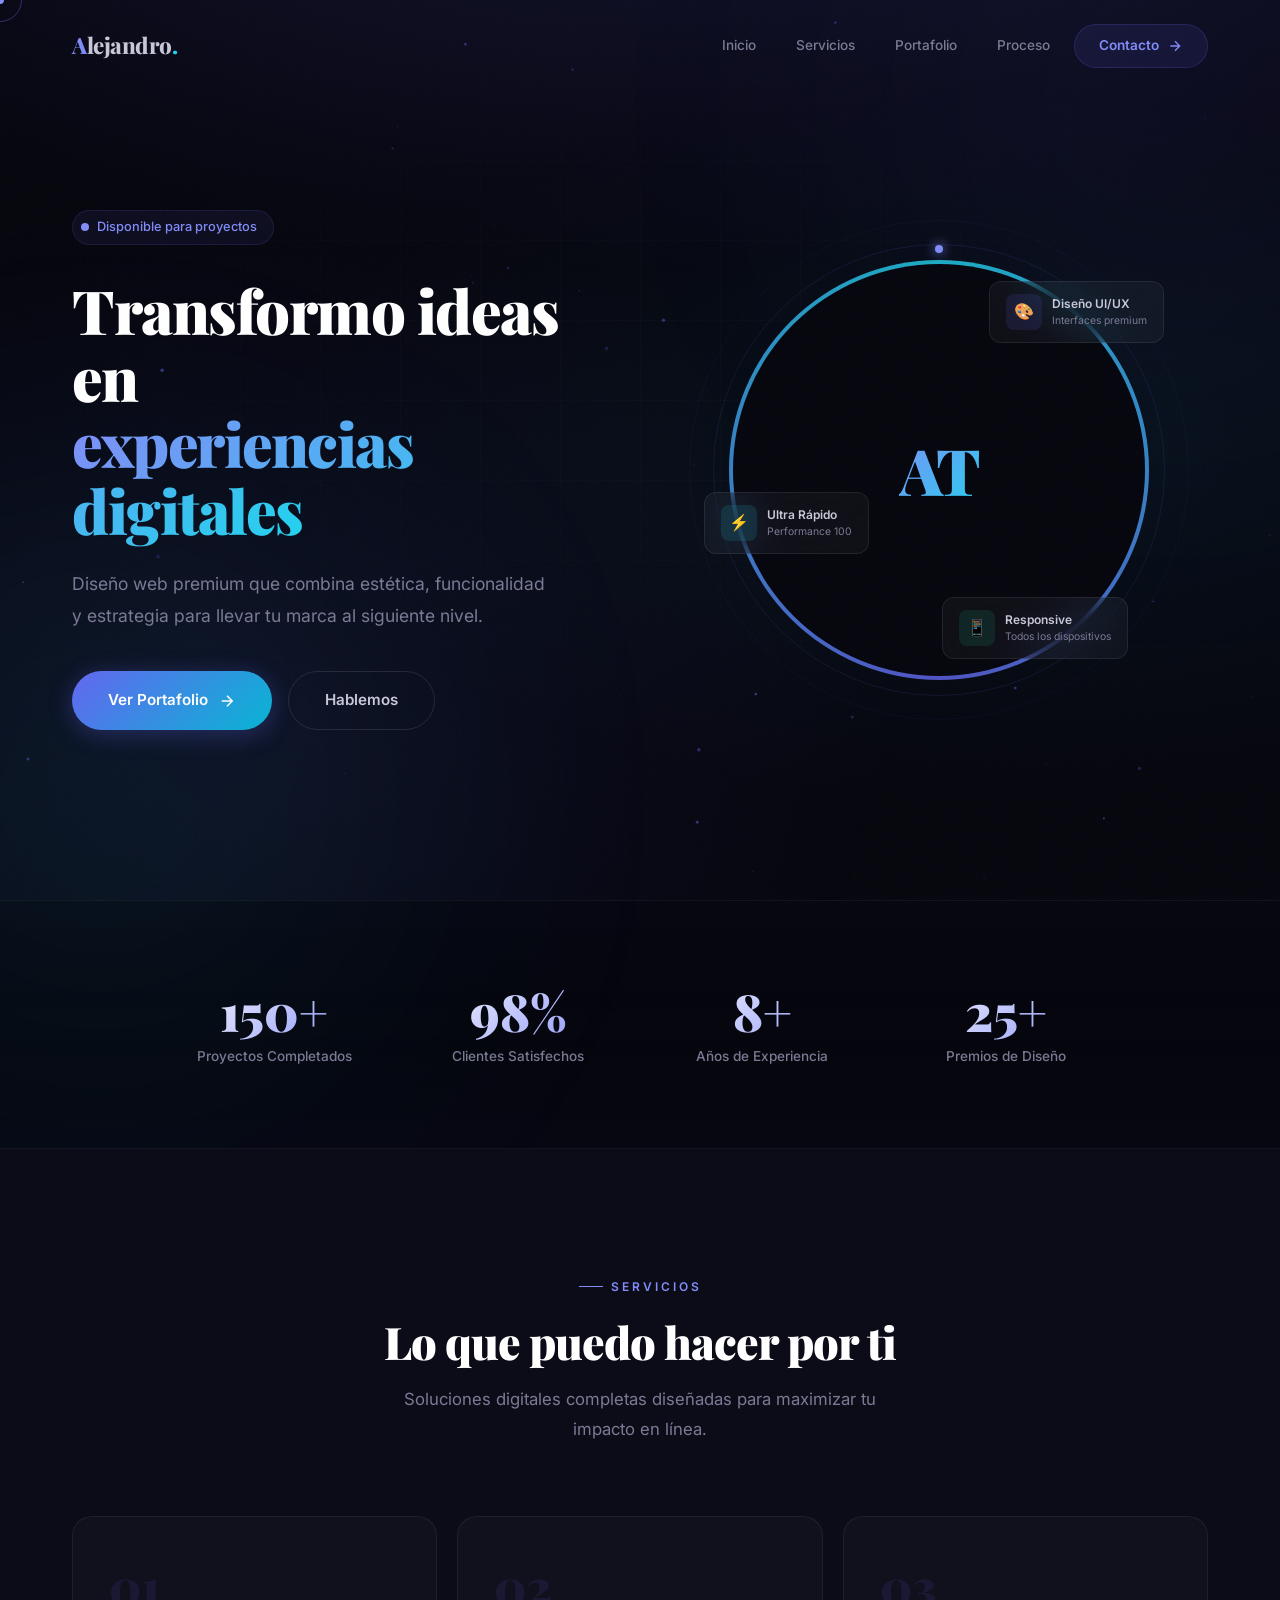
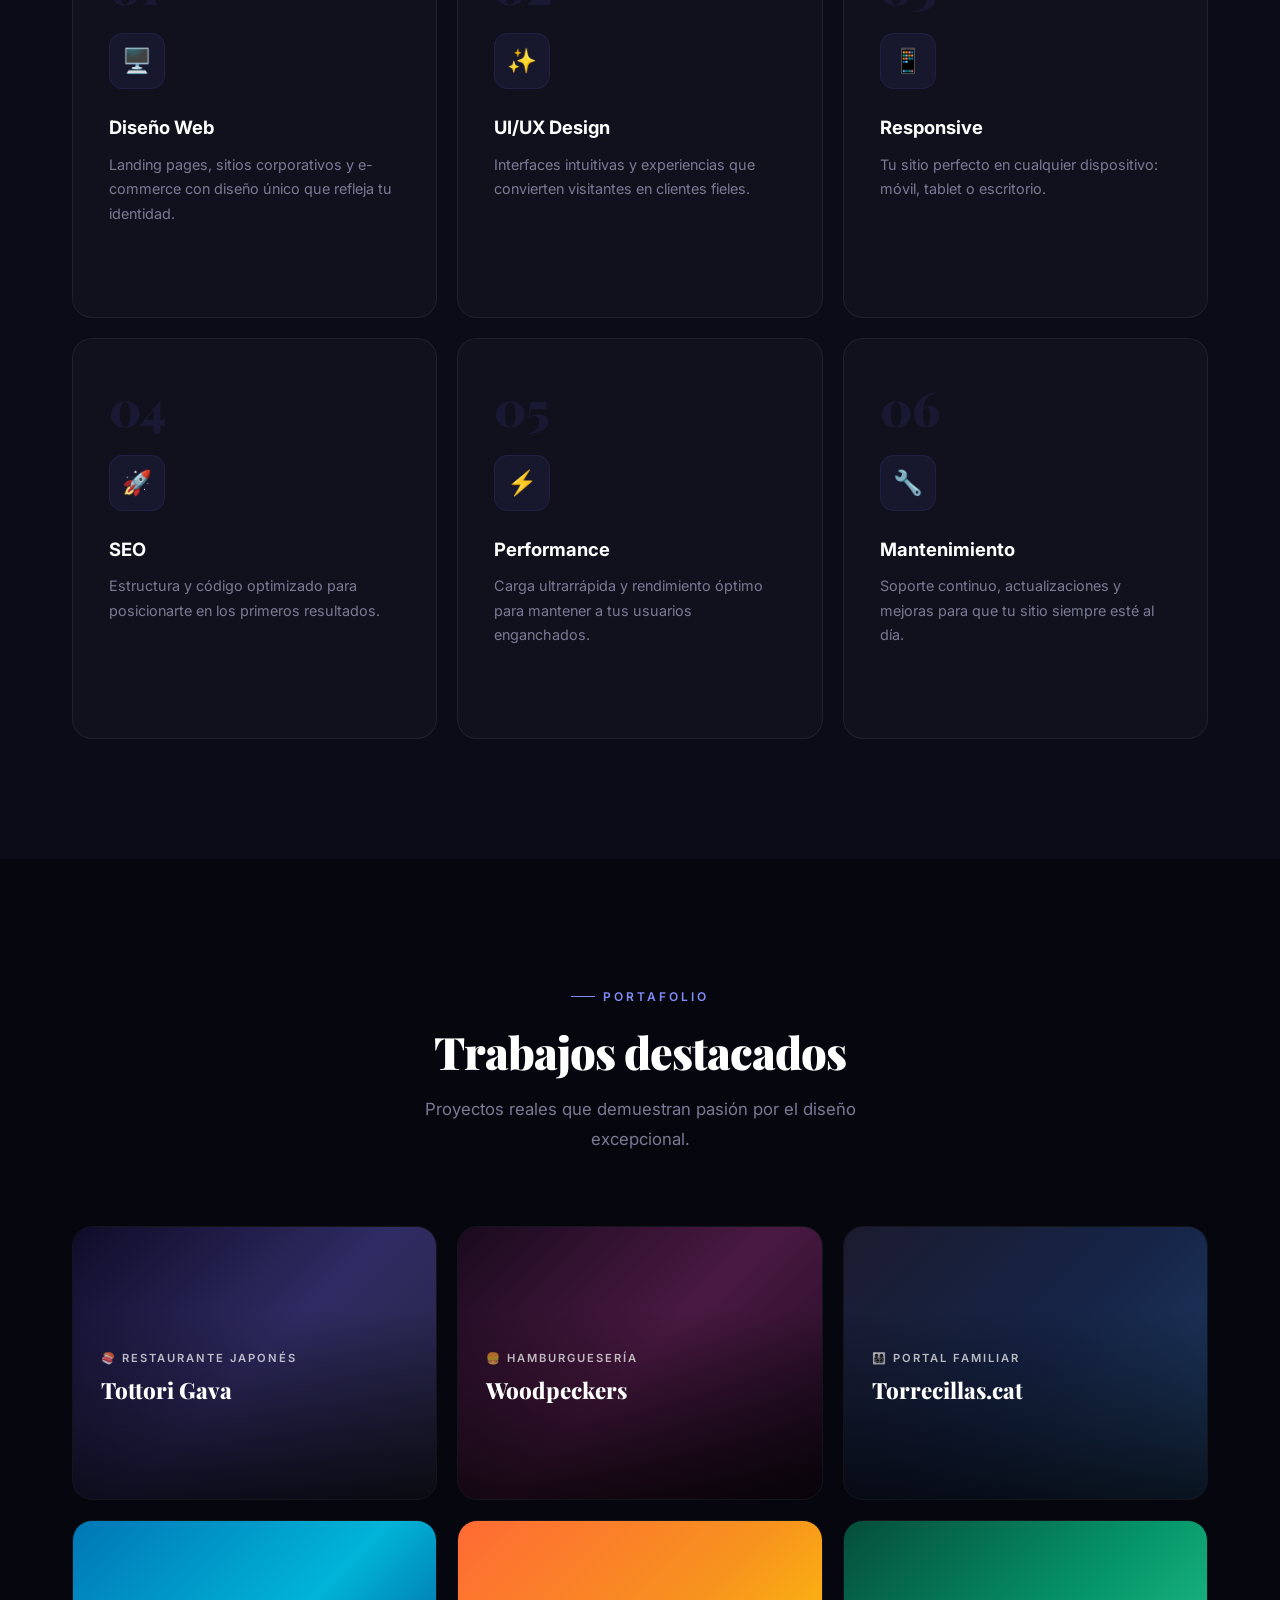
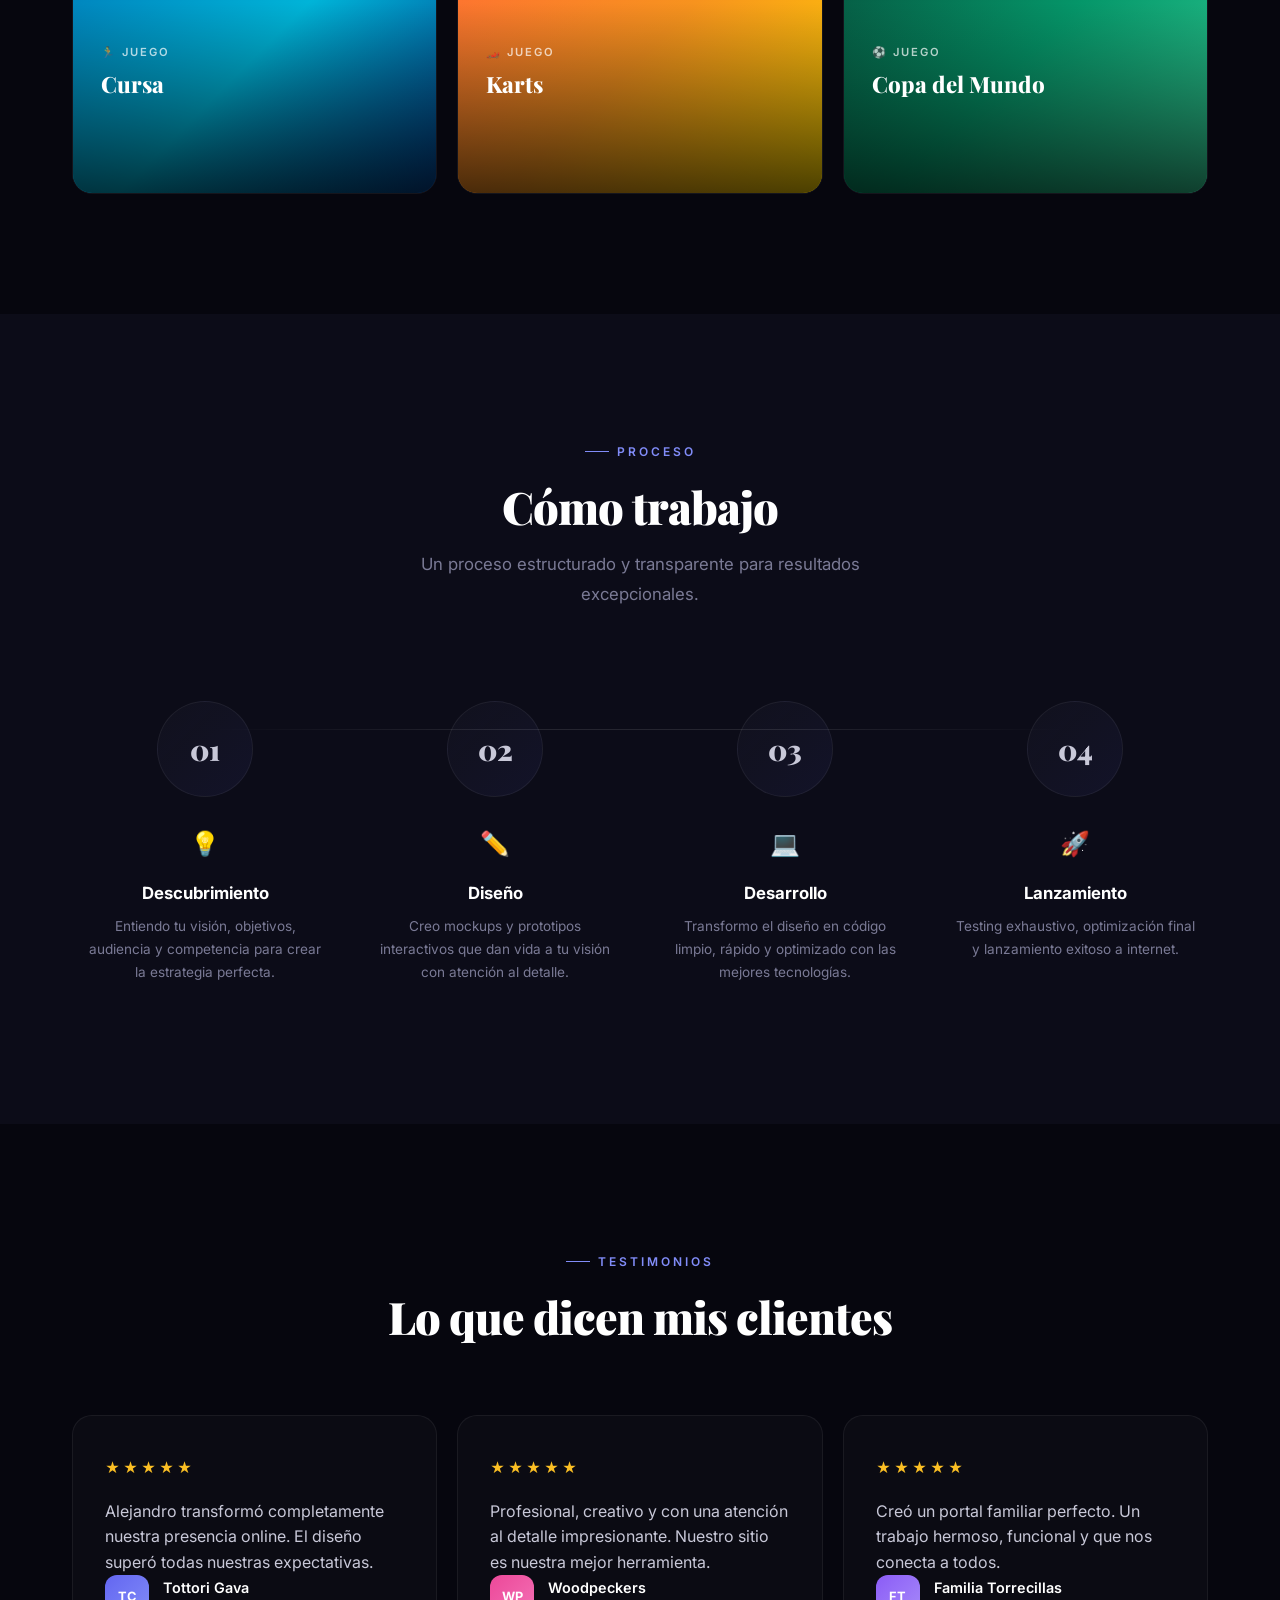
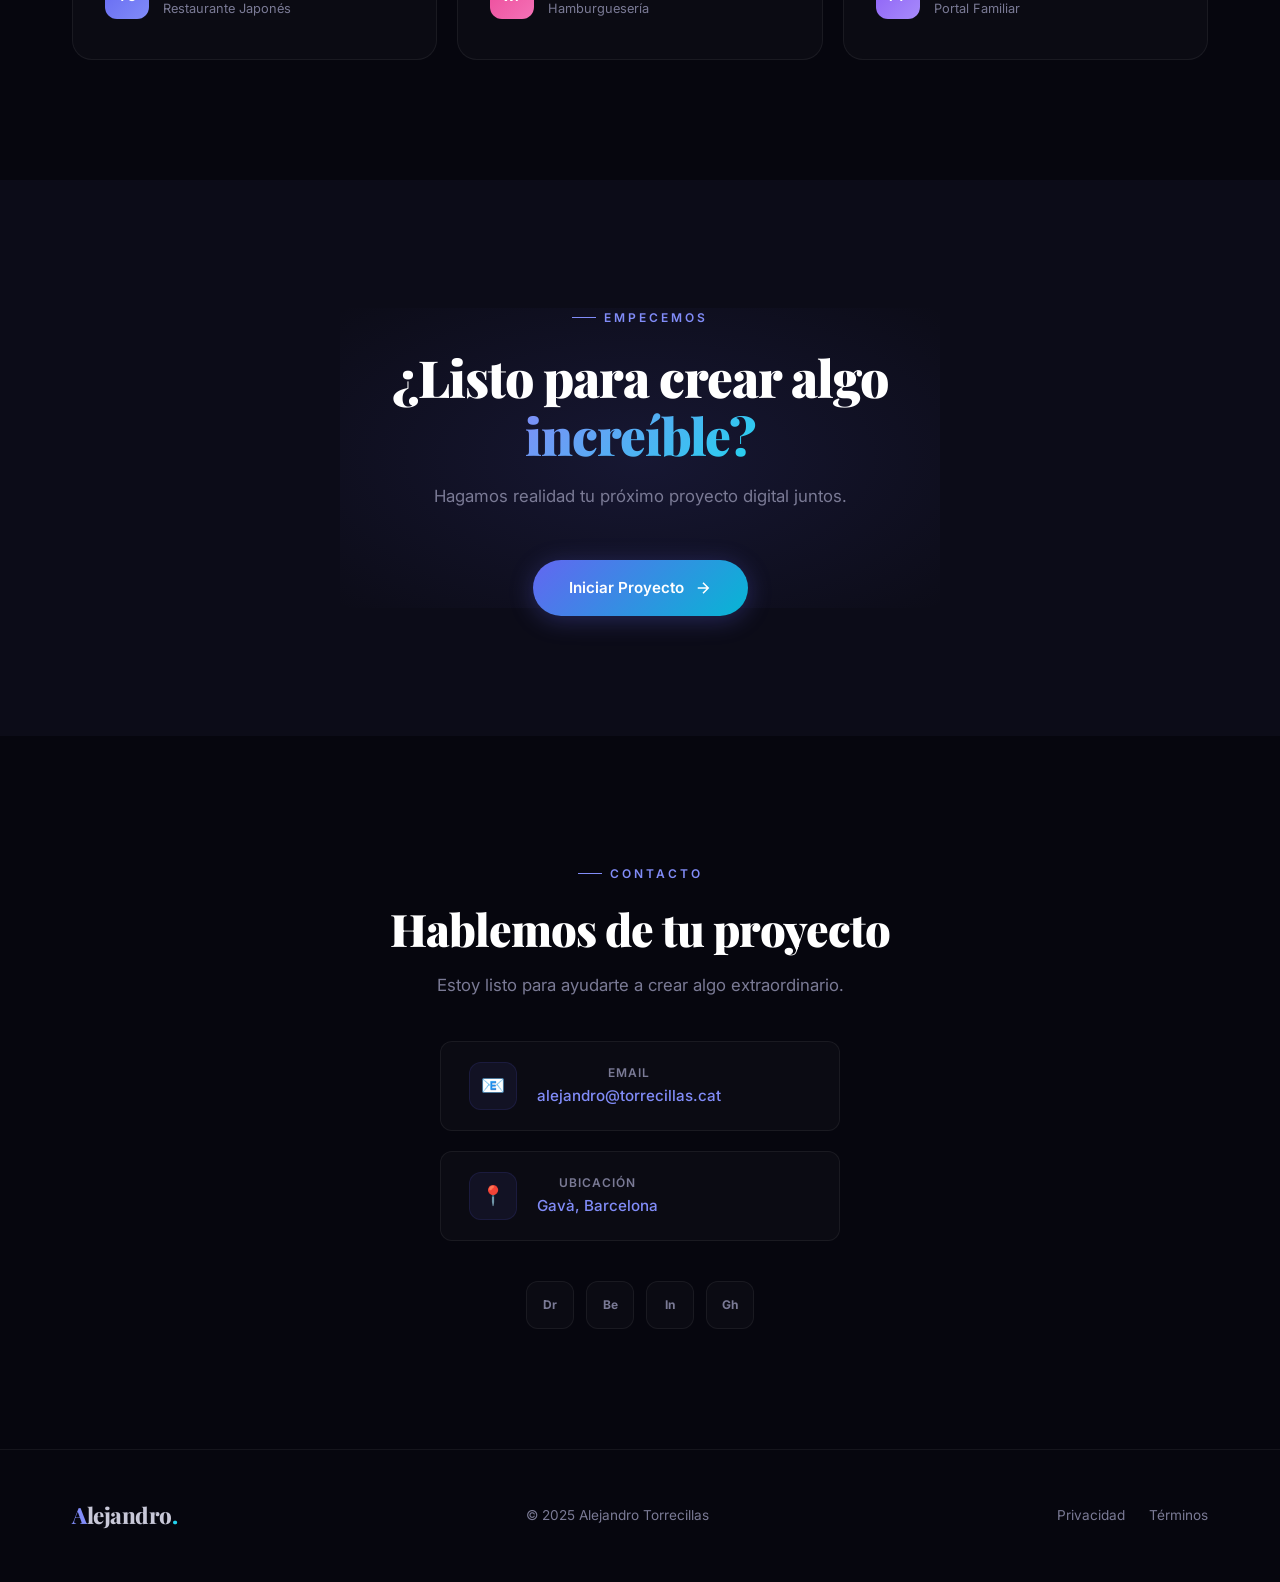
==== commit 11aeebaf: "Add files via upload" ====
--- a/index.html
+++ b/index.html
@@ -116,6 +116,7 @@
             transform: translate(-50%, -50%);
             transition: opacity 0.3s, transform 0.1s;
             mix-blend-mode: screen;
+            will-change: transform;
         }
 
         .cursor-ring {
@@ -128,6 +129,7 @@
             z-index: 99998;
             transform: translate(-50%, -50%);
             transition: width 0.35s var(--ease-out-expo), height 0.35s var(--ease-out-expo), border-color 0.3s, background 0.3s;
+            will-change: transform;
         }
 
         .cursor-ring.hover {
@@ -182,11 +184,26 @@
             66% { transform: translate(-20px, 20px) scale(0.95); }
         }
 
+        @keyframes orbRotate {
+            to { transform: rotate(360deg); }
+        }
+
+        @keyframes floatBadge {
+            0%, 100% { transform: translateY(0); }
+            50% { transform: translateY(-12px); }
+        }
+
+        @keyframes pulse {
+            0%, 100% { opacity: 1; transform: scale(1); }
+            50% { opacity: 0.5; transform: scale(0.8); }
+        }
+
         /* ===== NAVBAR ===== */
         .navbar {
             position: fixed;
             top: 0;
-            inset-inline: 0;
+            left: 0;
+            right: 0;
             z-index: 1000;
             padding: 24px 0;
             transition: padding 0.4s var(--ease-out-expo), background 0.4s, border-color 0.4s, backdrop-filter 0.4s;
@@ -194,7 +211,7 @@
 
         .navbar.scrolled {
             padding: 14px 0;
-            background: rgba(6,6,14,0.8);
+            background: rgba(6,6,14,0.85);
             backdrop-filter: blur(24px) saturate(1.2);
             -webkit-backdrop-filter: blur(24px) saturate(1.2);
             border-bottom: 1px solid var(--border-1);
@@ -214,7 +231,6 @@
             font-size: 1.4rem;
             font-weight: 800;
             letter-spacing: -0.5px;
-            position: relative;
         }
 
         .logo-accent { color: var(--accent-2); }
@@ -233,7 +249,6 @@
             padding: 8px 16px;
             border-radius: 10px;
             transition: color 0.3s, background 0.3s;
-            position: relative;
         }
 
         .nav-link:hover {
@@ -253,7 +268,6 @@
             font-weight: 600;
             color: var(--accent-2);
             transition: all 0.3s var(--ease-out-expo);
-            margin-inline-start: 8px;
         }
 
         .nav-cta:hover {
@@ -337,6 +351,7 @@
             opacity: 0;
             visibility: hidden;
             transition: opacity 0.5s var(--ease-out-expo), visibility 0.5s;
+            padding: 32px;
         }
 
         .mobile-menu.active {
@@ -345,16 +360,16 @@
         }
 
         .mobile-menu .nav-link {
-            font-size: 2rem;
+            font-size: clamp(1.5rem, 5vw, 2rem);
             font-weight: 700;
             color: var(--text-2);
-            padding: 20px 0;
+            padding: 18px 0;
             transform: translateY(30px);
             opacity: 0;
             transition: transform 0.5s var(--ease-out-expo), opacity 0.5s, color 0.3s, background 0.3s;
             border-radius: 16px;
             display: block;
-            width: 80%;
+            width: 100%;
             text-align: center;
         }
 
@@ -363,20 +378,31 @@
             opacity: 1;
         }
 
-        .mobile-menu.active .nav-link:nth-child(1) { transition-delay: 0.1s; }
-        .mobile-menu.active .nav-link:nth-child(2) { transition-delay: 0.15s; }
-        .mobile-menu.active .nav-link:nth-child(3) { transition-delay: 0.2s; }
-        .mobile-menu.active .nav-link:nth-child(4) { transition-delay: 0.25s; }
-        .mobile-menu.active .nav-link:nth-child(5) { transition-delay: 0.3s; }
-        .mobile-menu.active .nav-cta {
-            transition-delay: 0.35s;
+        .mobile-menu.active .nav-link:nth-child(1) { transition-delay: 0.08s; }
+        .mobile-menu.active .nav-link:nth-child(2) { transition-delay: 0.12s; }
+        .mobile-menu.active .nav-link:nth-child(3) { transition-delay: 0.16s; }
+        .mobile-menu.active .nav-link:nth-child(4) { transition-delay: 0.2s; }
+
+        .mobile-menu .nav-cta {
+            display: block;
+            padding: 18px 32px;
+            margin-top: 8px;
+            background: rgba(99,102,241,0.15);
+            border: 1px solid rgba(99,102,241,0.25);
+            border-radius: 16px;
+            font-size: clamp(1.2rem, 4vw, 1.4rem);
+            font-weight: 700;
+            color: var(--accent-2);
+            text-align: center;
             transform: translateY(30px);
             opacity: 0;
+            transition: transform 0.5s var(--ease-out-expo), opacity 0.5s, background 0.3s, border-color 0.3s;
         }
 
         .mobile-menu.active .nav-cta {
             transform: translateY(0);
             opacity: 1;
+            transition-delay: 0.24s;
         }
 
         .mobile-menu .nav-link:hover { color: var(--text-0); background: rgba(255,255,255,0.03); }
@@ -389,6 +415,7 @@
         /* ===== HERO ===== */
         .hero {
             min-height: 100vh;
+            min-height: 100dvh;
             display: flex;
             align-items: center;
             position: relative;
@@ -429,13 +456,14 @@
             padding: 0 32px;
             display: grid;
             grid-template-columns: 1fr 1fr;
-            gap: 80px;
+            gap: 60px;
             align-items: center;
             position: relative;
             z-index: 1;
-        }
-
-        .hero-text { max-width: 600px; }
+            width: 100%;
+        }
+
+        .hero-text { max-width: 560px; }
 
         .hero-badge {
             display: inline-flex;
@@ -449,6 +477,7 @@
             font-weight: 500;
             color: var(--accent-2);
             margin-bottom: 32px;
+            white-space: nowrap;
         }
 
         .hero-badge-dot {
@@ -457,21 +486,18 @@
             background: var(--accent-2);
             border-radius: 50%;
             animation: pulse 2s ease-in-out infinite;
-        }
-
-        @keyframes pulse {
-            0%, 100% { opacity: 1; transform: scale(1); }
-            50% { opacity: 0.5; transform: scale(0.8); }
+            flex-shrink: 0;
         }
 
         .hero-title {
             font-family: 'Playfair Display', serif;
-            font-size: clamp(2.8rem, 5.5vw, 4.2rem);
+            font-size: clamp(2.2rem, 5vw, 3.8rem);
             font-weight: 900;
-            line-height: 1.08;
-            letter-spacing: -2px;
+            line-height: 1.1;
+            letter-spacing: -1.5px;
             color: var(--text-0);
-            margin-bottom: 28px;
+            margin-bottom: 24px;
+            min-width: 0;
         }
 
         .gradient-text {
@@ -482,10 +508,10 @@
         }
 
         .hero-desc {
-            font-size: 1.1rem;
+            font-size: clamp(1rem, 2vw, 1.1rem);
             color: var(--text-2);
             line-height: 1.8;
-            margin-bottom: 48px;
+            margin-bottom: 40px;
             max-width: 480px;
         }
 
@@ -498,6 +524,7 @@
         .btn {
             display: inline-flex;
             align-items: center;
+            justify-content: center;
             gap: 10px;
             padding: 16px 36px;
             border-radius: 100px;
@@ -509,6 +536,7 @@
             font-family: inherit;
             position: relative;
             overflow: hidden;
+            white-space: nowrap;
         }
 
         .btn-primary {
@@ -546,7 +574,7 @@
             background: rgba(99,102,241,0.05);
         }
 
-        .btn svg { width: 18px; height: 18px; transition: transform 0.3s var(--ease-out-expo); }
+        .btn svg { width: 18px; height: 18px; transition: transform 0.3s var(--ease-out-expo); flex-shrink: 0; }
         .btn:hover svg { transform: translateX(3px); }
 
         /* ===== HERO VISUAL ===== */
@@ -559,8 +587,9 @@
 
         .hero-orb-container {
             position: relative;
-            width: 420px;
-            height: 420px;
+            width: clamp(260px, 35vw, 420px);
+            height: clamp(260px, 35vw, 420px);
+            max-width: 100%;
         }
 
         .hero-orb {
@@ -569,7 +598,6 @@
             border-radius: 50%;
             background: conic-gradient(from 180deg at 50% 50%, var(--accent-1), var(--cyan), var(--accent-1));
             animation: orbRotate 12s linear infinite;
-            filter: blur(0px);
             opacity: 0.8;
         }
 
@@ -583,9 +611,9 @@
 
         .hero-orb-ring {
             position: absolute;
-            inset: -20px;
+            inset: -16px;
             border-radius: 50%;
-            border: 1px solid rgba(99,102,241,0.15);
+            border: 1px solid rgba(99,102,241,0.12);
             animation: orbRotate 20s linear infinite;
         }
 
@@ -604,14 +632,10 @@
 
         .hero-orb-ring-2 {
             position: absolute;
-            inset: -50px;
+            inset: -40px;
             border-radius: 50%;
-            border: 1px solid rgba(99,102,241,0.06);
+            border: 1px solid rgba(99,102,241,0.05);
             animation: orbRotate 30s linear infinite reverse;
-        }
-
-        @keyframes orbRotate {
-            to { transform: rotate(360deg); }
         }
 
         .hero-orb-text {
@@ -625,13 +649,13 @@
 
         .hero-orb-initials {
             font-family: 'Playfair Display', serif;
-            font-size: 5rem;
+            font-size: clamp(2.5rem, 5vw, 5rem);
             font-weight: 900;
             background: linear-gradient(135deg, var(--accent-2), var(--cyan));
             -webkit-background-clip: text;
             -webkit-text-fill-color: transparent;
             background-clip: text;
-            letter-spacing: -3px;
+            letter-spacing: -2px;
         }
 
         /* Floating badges */
@@ -642,59 +666,40 @@
             -webkit-backdrop-filter: blur(20px);
             border: 1px solid rgba(255,255,255,0.08);
             border-radius: var(--radius);
-            padding: 14px 20px;
-            display: flex;
-            align-items: center;
-            gap: 12px;
+            padding: 12px 16px;
+            display: flex;
+            align-items: center;
+            gap: 10px;
             z-index: 3;
             animation: floatBadge 6s ease-in-out infinite;
         }
 
         .float-badge-icon {
-            width: 40px;
-            height: 40px;
-            border-radius: 10px;
+            width: 36px;
+            height: 36px;
+            border-radius: 8px;
             display: flex;
             align-items: center;
             justify-content: center;
-            font-size: 1.1rem;
+            font-size: 1rem;
             flex-shrink: 0;
         }
 
         .float-badge-text {
-            font-size: 0.8rem;
+            font-size: 0.75rem;
             font-weight: 600;
             white-space: nowrap;
         }
 
         .float-badge-sub {
-            font-size: 0.7rem;
+            font-size: 0.65rem;
             color: var(--text-2);
             font-weight: 400;
         }
 
-        .badge-1 {
-            top: 30px;
-            right: -20px;
-            animation-delay: 0s;
-        }
-
-        .badge-2 {
-            bottom: 100px;
-            left: -30px;
-            animation-delay: -2s;
-        }
-
-        .badge-3 {
-            bottom: 20px;
-            right: 20px;
-            animation-delay: -4s;
-        }
-
-        @keyframes floatBadge {
-            0%, 100% { transform: translateY(0); }
-            50% { transform: translateY(-12px); }
-        }
+        .badge-1 { top: 5%; right: -15px; animation-delay: 0s; }
+        .badge-2 { bottom: 30%; left: -25px; animation-delay: -2s; }
+        .badge-3 { bottom: 5%; right: 5%; animation-delay: -4s; }
 
         /* ===== STATS ===== */
         .stats {
@@ -725,7 +730,7 @@
 
         .stat-value {
             font-family: 'Playfair Display', serif;
-            font-size: clamp(2.2rem, 4vw, 3.2rem);
+            font-size: clamp(2rem, 4vw, 3.2rem);
             font-weight: 900;
             background: linear-gradient(135deg, var(--text-0), var(--accent-2));
             -webkit-background-clip: text;
@@ -764,7 +769,7 @@
 
         .section-title {
             font-family: 'Playfair Display', serif;
-            font-size: clamp(2.2rem, 4vw, 3rem);
+            font-size: clamp(2rem, 4vw, 2.8rem);
             font-weight: 900;
             color: var(--text-0);
             line-height: 1.15;
@@ -819,6 +824,7 @@
             mask-composite: exclude;
             opacity: 0;
             transition: opacity 0.5s;
+            pointer-events: none;
         }
 
         .service-card:hover::before { opacity: 1; }
@@ -905,9 +911,7 @@
         }
 
         /* ===== PORTFOLIO ===== */
-        .portfolio {
-            background: var(--bg-0);
-        }
+        .portfolio { background: var(--bg-0); }
 
         .portfolio-grid {
             display: grid;
@@ -947,7 +951,7 @@
             display: flex;
             flex-direction: column;
             justify-content: flex-end;
-            padding: 32px;
+            padding: 28px;
             background: linear-gradient(180deg, transparent 30%, rgba(0,0,0,0.7));
             z-index: 1;
         }
@@ -955,18 +959,18 @@
         .portfolio-tag {
             font-size: 0.7rem;
             font-weight: 600;
-            color: rgba(255,255,255,0.6);
+            color: rgba(255,255,255,0.7);
             text-transform: uppercase;
             letter-spacing: 2px;
-            margin-bottom: 8px;
+            margin-bottom: 6px;
         }
 
         .portfolio-name {
             font-family: 'Playfair Display', serif;
-            font-size: 1.4rem;
+            font-size: clamp(1.1rem, 2.5vw, 1.4rem);
             font-weight: 800;
             color: #fff;
-            margin-bottom: 16px;
+            margin-bottom: 14px;
         }
 
         .portfolio-link-wrap {
@@ -1023,23 +1027,22 @@
         .process-step {
             text-align: center;
             position: relative;
+            padding: 20px 12px;
         }
 
         .process-num {
             width: 96px;
             height: 96px;
             border-radius: 50%;
-            background: var(--bg-card);
-            border: 1px solid var(--border-1);
-            display: flex;
-            align-items: center;
-            justify-content: center;
             margin: 0 auto 28px;
             font-family: 'Playfair Display', serif;
             font-size: 1.8rem;
             font-weight: 900;
             background: linear-gradient(135deg, var(--bg-card), rgba(99,102,241,0.08));
             border: 1px solid var(--border-1);
+            display: flex;
+            align-items: center;
+            justify-content: center;
             transition: all 0.5s var(--ease-out-expo);
             position: relative;
             z-index: 1;
@@ -1107,16 +1110,17 @@
             margin-bottom: 28px;
             font-style: italic;
             position: relative;
+            padding-top: 10px;
         }
 
         .testimonial-quote::before {
             content: '"';
             font-family: 'Playfair Display', serif;
             font-size: 4rem;
-            color: rgba(99,102,241,0.15);
+            color: rgba(99,102,241,0.12);
             position: absolute;
-            top: -20px;
-            left: -8px;
+            top: -10px;
+            left: -4px;
             line-height: 1;
         }
 
@@ -1165,8 +1169,8 @@
 
         .cta-bg-glow {
             position: absolute;
-            width: 800px;
-            height: 400px;
+            width: 600px;
+            height: 300px;
             background: radial-gradient(ellipse, rgba(99,102,241,0.12), transparent);
             top: 50%;
             left: 50%;
@@ -1175,7 +1179,7 @@
         }
 
         .cta .section-title {
-            font-size: clamp(2.4rem, 4.5vw, 3.5rem);
+            font-size: clamp(2rem, 4.5vw, 3.2rem);
         }
 
         .cta .section-desc {
@@ -1374,20 +1378,20 @@
         @media (max-width: 1024px) {
             .hero-inner {
                 grid-template-columns: 1fr;
-                gap: 60px;
+                gap: 48px;
                 text-align: center;
+                justify-items: center;
             }
 
-            .hero-text { max-width: 100%; }
-            .hero-desc { margin: 0 auto 48px; }
+            .hero-text { max-width: 100%; text-align: center; }
+            .hero-desc { margin: 0 auto 40px; }
             .hero-actions { justify-content: center; }
 
             .hero-visual { order: -1; }
-            .hero-orb-container { width: 300px; height: 300px; }
 
             .services-grid { grid-template-columns: repeat(2, 1fr); }
             .portfolio-grid { grid-template-columns: repeat(2, 1fr); }
-            .process-grid { grid-template-columns: repeat(2, 1fr); gap: 40px; }
+            .process-grid { grid-template-columns: repeat(2, 1fr); gap: 24px; }
             .process-grid::before { display: none; }
             .testimonials-grid { grid-template-columns: repeat(2, 1fr); }
             .stats-inner { grid-template-columns: repeat(2, 1fr); gap: 32px; }
@@ -1396,45 +1400,64 @@
         @media (max-width: 768px) {
             .container, .nav-inner { padding: 0 20px; }
 
-            .hero { padding: 100px 0 60px; min-height: auto; }
-
-            .hero-orb-container {
-                width: 200px;
-                height: 200px;
+            .hero {
+                padding: 100px 0 60px;
+                min-height: auto;
             }
 
-            .hero-orb-initials { font-size: 3rem; }
-
             .float-badge { display: none; }
-            .float-badge.badge-2 { display: flex; }
 
             .hero-title { letter-spacing: -1px; }
+            .hero-badge { font-size: 0.7rem; padding: 5px 12px 5px 6px; }
 
             .stats { padding: 60px 0; }
 
             section { padding: 80px 0; }
+            section.cta { padding-top: 80px; padding-bottom: 80px; }
             .section-header { margin-bottom: 48px; }
 
             .services-grid { grid-template-columns: 1fr; }
             .portfolio-grid { grid-template-columns: 1fr; }
-            .process-grid { grid-template-columns: 1fr; gap: 32px; }
+            .process-grid { grid-template-columns: repeat(2, 1fr); gap: 20px; }
+            .process-step { padding: 16px 8px; }
+            .process-num { width: 80px; height: 80px; font-size: 1.5rem; margin-bottom: 20px; }
             .testimonials-grid { grid-template-columns: 1fr; }
             .stats-inner { grid-template-columns: repeat(2, 1fr); }
 
             .stat-value { font-size: 2rem; }
-
-            .hero-actions { flex-direction: column; }
+            .stat-label { font-size: 0.8rem; }
+
+            .hero-actions { flex-direction: column; width: 100%; }
             .btn { justify-content: center; width: 100%; }
 
             .footer-inner { flex-direction: column; text-align: center; }
 
-            .contact-row { padding: 16px 20px; }
-
-            .cursor-dot, .cursor-ring { display: none; }
+            .contact-row { padding: 16px 20px; max-width: 100%; }
+
+            .service-card { padding: 32px 24px; }
+            .service-num { font-size: 2.5rem; }
+            .service-icon-wrap { width: 48px; height: 48px; font-size: 1.3rem; margin-bottom: 20px; }
+
+            .portfolio-content { padding: 20px; }
+
+            .testimonial-card { padding: 28px 24px; }
+
+            .hero-grid { background-size: 40px 40px; }
+
+            .hero-orb-ring-2 { inset: -24px; }
         }
 
         @media (max-width: 480px) {
             html { font-size: 15px; }
+
+            .hero-title { font-size: clamp(1.8rem, 7vw, 2.4rem); }
+
+            .stats-inner { padding: 0 20px; gap: 24px; }
+
+            .container { padding: 0 16px; }
+            .nav-inner { padding: 0 16px; }
+
+            .service-card { padding: 28px 20px; }
         }
 
         /* ===== REDUCED MOTION ===== */
@@ -1862,7 +1885,9 @@
         // ===== PARTICLES =====
         (function() {
             const canvas = document.getElementById('particles');
+            if (!canvas) return;
             const ctx = canvas.getContext('2d');
+            if (!ctx) return;
             let particles = [];
             let w, h, isMobile = window.innerWidth <= 768;
 
@@ -1890,29 +1915,29 @@
                 draw() {
                     ctx.beginPath();
                     ctx.arc(this.x, this.y, this.size, 0, Math.PI * 2);
-                    ctx.fillStyle = `rgba(99, 102, 241, ${this.opacity})`;
+                    ctx.fillStyle = 'rgba(99, 102, 241, ' + this.opacity + ')';
                     ctx.fill();
                 }
             }
 
             function init() {
-                const count = isMobile ? 20 : 50;
+                var count = isMobile ? 20 : 50;
                 particles = [];
-                for (let i = 0; i < count; i++) particles.push(new P());
+                for (var i = 0; i < count; i++) particles.push(new P());
             }
             init();
 
             function animate() {
                 ctx.clearRect(0, 0, w, h);
-                particles.forEach(p => { p.update(); p.draw(); });
+                for (var i = 0; i < particles.length; i++) { particles[i].update(); particles[i].draw(); }
                 requestAnimationFrame(animate);
             }
 
-            const prefersReduced = window.matchMedia('(prefers-reduced-motion: reduce)').matches;
+            var prefersReduced = window.matchMedia('(prefers-reduced-motion: reduce)').matches;
             if (!prefersReduced && !isMobile) animate();
 
-            window.addEventListener('resize', () => {
-                const wasMobile = isMobile;
+            window.addEventListener('resize', function() {
+                var wasMobile = isMobile;
                 isMobile = window.innerWidth <= 768;
                 resize();
                 if (wasMobile !== isMobile) { init(); if (!isMobile) animate(); }
@@ -1922,15 +1947,16 @@
         // ===== CUSTOM CURSOR =====
         (function() {
             if (window.innerWidth <= 768) return;
-            const dot = document.getElementById('cursorDot');
-            const ring = document.getElementById('cursorRing');
-            let mx = 0, my = 0, rx = 0, ry = 0;
-
-            document.addEventListener('mousemove', e => {
+            var dot = document.getElementById('cursorDot');
+            var ring = document.getElementById('cursorRing');
+            if (!dot || !ring) return;
+            var mx = 0, my = 0, rx = 0, ry = 0;
+
+            document.addEventListener('mousemove', function(e) {
                 mx = e.clientX; my = e.clientY;
                 dot.style.left = mx + 'px';
                 dot.style.top = my + 'px';
-            });
+            }, { passive: true });
 
             function animateRing() {
                 rx += (mx - rx) * 0.12;
@@ -1941,18 +1967,18 @@
             }
             animateRing();
 
-            document.querySelectorAll('a, button, .portfolio-card, .service-card').forEach(el => {
-                el.addEventListener('mouseenter', () => ring.classList.add('hover'));
-                el.addEventListener('mouseleave', () => ring.classList.remove('hover'));
+            document.querySelectorAll('a, button, .portfolio-card, .service-card').forEach(function(el) {
+                el.addEventListener('mouseenter', function() { ring.classList.add('hover'); });
+                el.addEventListener('mouseleave', function() { ring.classList.remove('hover'); });
             });
         })();
 
         // ===== NAVBAR =====
         (function() {
-            const navbar = document.getElementById('navbar');
-            const toggle = document.getElementById('navToggle');
-            const menu = document.getElementById('mobileMenu');
-            let isOpen = false;
+            var navbar = document.getElementById('navbar');
+            var toggle = document.getElementById('navToggle');
+            var menu = document.getElementById('mobileMenu');
+            var isOpen = false;
 
             function toggleMenu() {
                 isOpen = !isOpen;
@@ -1964,24 +1990,24 @@
 
             toggle.addEventListener('click', toggleMenu);
 
-            menu.querySelectorAll('a').forEach(a => {
-                a.addEventListener('click', () => {
+            menu.querySelectorAll('a').forEach(function(a) {
+                a.addEventListener('click', function() {
                     if (isOpen) toggleMenu();
                 });
             });
 
-            document.addEventListener('keydown', e => {
+            document.addEventListener('keydown', function(e) {
                 if (e.key === 'Escape' && isOpen) toggleMenu();
             });
         })();
 
         // ===== SMOOTH SCROLL =====
-        document.querySelectorAll('a[href^="#"]').forEach(a => {
-            a.addEventListener('click', e => {
-                const href = a.getAttribute('href');
+        document.querySelectorAll('a[href^="#"]').forEach(function(a) {
+            a.addEventListener('click', function(e) {
+                var href = a.getAttribute('href');
                 if (href === '#') return;
                 e.preventDefault();
-                const target = document.querySelector(href);
+                var target = document.querySelector(href);
                 if (target) {
                     window.scrollTo({ top: target.offsetTop - 80, behavior: 'smooth' });
                 }
@@ -1990,14 +2016,15 @@
 
         // ===== SCROLL HANDLER =====
         (function() {
-            const navbar = document.getElementById('navbar');
-            const scrollTopBtn = document.getElementById('scrollTop');
-            let ticking = false;
-
-            window.addEventListener('scroll', () => {
+            var navbar = document.getElementById('navbar');
+            var scrollTopBtn = document.getElementById('scrollTop');
+            if (!navbar || !scrollTopBtn) return;
+            var ticking = false;
+
+            window.addEventListener('scroll', function() {
                 if (!ticking) {
-                    requestAnimationFrame(() => {
-                        const y = window.scrollY;
+                    requestAnimationFrame(function() {
+                        var y = window.scrollY;
                         navbar.classList.toggle('scrolled', y > 60);
                         scrollTopBtn.classList.toggle('visible', y > 400);
                         ticking = false;
@@ -2006,38 +2033,38 @@
                 }
             }, { passive: true });
 
-            scrollTopBtn.addEventListener('click', () => {
+            scrollTopBtn.addEventListener('click', function() {
                 window.scrollTo({ top: 0, behavior: 'smooth' });
             });
         })();
 
         // ===== REVEAL ON SCROLL =====
         (function() {
-            const reveals = document.querySelectorAll('[data-reveal]');
-            const observer = new IntersectionObserver(entries => {
-                entries.forEach(entry => {
+            var reveals = document.querySelectorAll('[data-reveal]');
+            var observer = new IntersectionObserver(function(entries) {
+                entries.forEach(function(entry) {
                     if (entry.isIntersecting) {
-                        const delay = parseInt(entry.target.dataset.reveal) || 0;
-                        setTimeout(() => entry.target.classList.add('revealed'), delay);
+                        var delay = parseInt(entry.target.getAttribute('data-delay')) || 0;
+                        setTimeout(function() { entry.target.classList.add('revealed'); }, delay);
                         observer.unobserve(entry.target);
                     }
                 });
             }, { threshold: 0.1, rootMargin: '0px 0px -40px 0px' });
 
-            reveals.forEach(el => observer.observe(el));
+            reveals.forEach(function(el) { observer.observe(el); });
         })();
 
         // ===== COUNTER =====
         (function() {
-            const counters = document.querySelectorAll('[data-count]');
-            const observer = new IntersectionObserver(entries => {
-                entries.forEach(entry => {
+            var counters = document.querySelectorAll('[data-count]');
+            var observer = new IntersectionObserver(function(entries) {
+                entries.forEach(function(entry) {
                     if (entry.isIntersecting) {
-                        const el = entry.target;
-                        const target = parseInt(el.dataset.count);
-                        let current = 0;
-                        const step = target / 60;
-                        const timer = setInterval(() => {
+                        var el = entry.target;
+                        var target = parseInt(el.dataset.count);
+                        var current = 0;
+                        var step = target / 60;
+                        var timer = setInterval(function() {
                             current += step;
                             if (current >= target) { current = target; clearInterval(timer); }
                             el.textContent = Math.floor(current);
@@ -2047,16 +2074,17 @@
                 });
             }, { threshold: 0.5 });
 
-            counters.forEach(el => observer.observe(el));
+            counters.forEach(function(el) { observer.observe(el); });
         })();
 
         // ===== CARD MOUSE TRACKING =====
         (function() {
-            document.querySelectorAll('.service-card').forEach(card => {
-                card.addEventListener('mousemove', e => {
-                    const rect = card.getBoundingClientRect();
-                    const x = ((e.clientX - rect.left) / rect.width) * 100;
-                    const y = ((e.clientY - rect.top) / rect.height) * 100;
+            if (window.innerWidth <= 768) return;
+            document.querySelectorAll('.service-card').forEach(function(card) {
+                card.addEventListener('mousemove', function(e) {
+                    var rect = card.getBoundingClientRect();
+                    var x = ((e.clientX - rect.left) / rect.width) * 100;
+                    var y = ((e.clientY - rect.top) / rect.height) * 100;
                     card.style.setProperty('--mouse-x', x + '%');
                     card.style.setProperty('--mouse-y', y + '%');
                 });
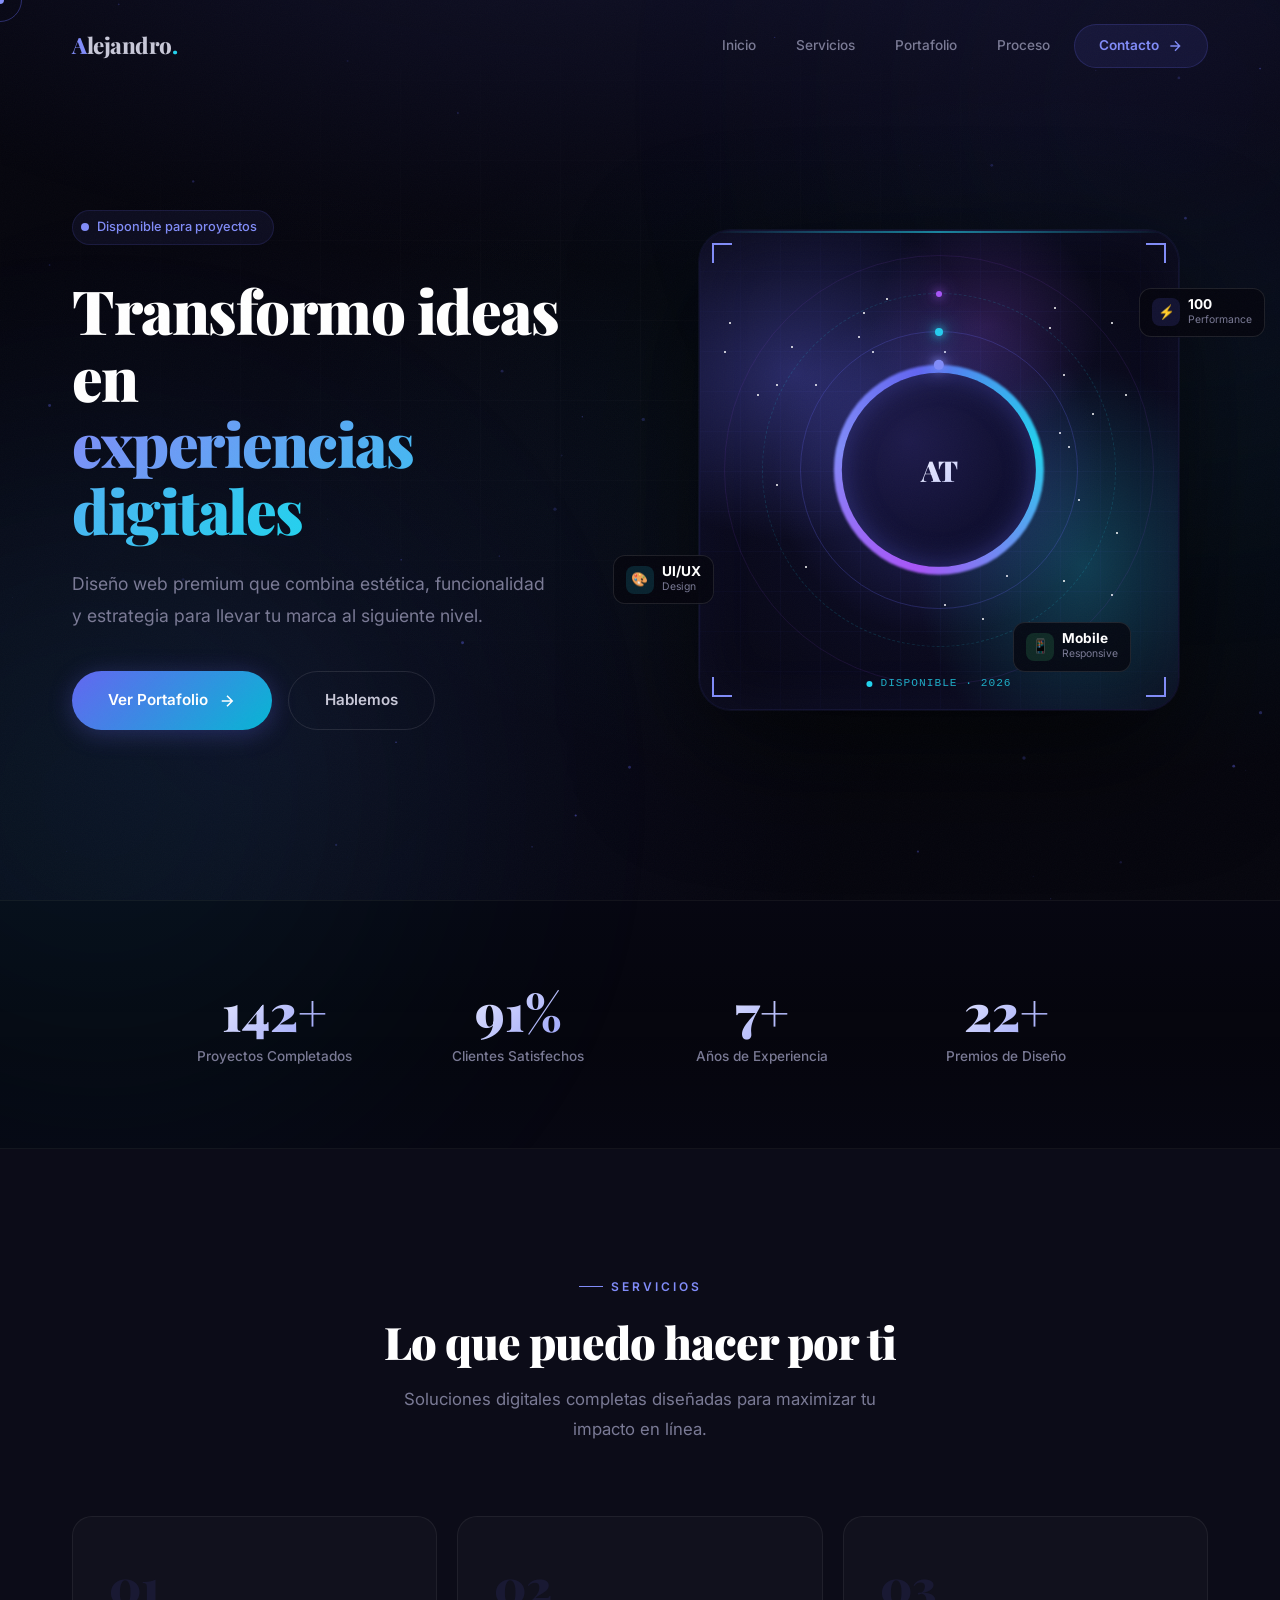
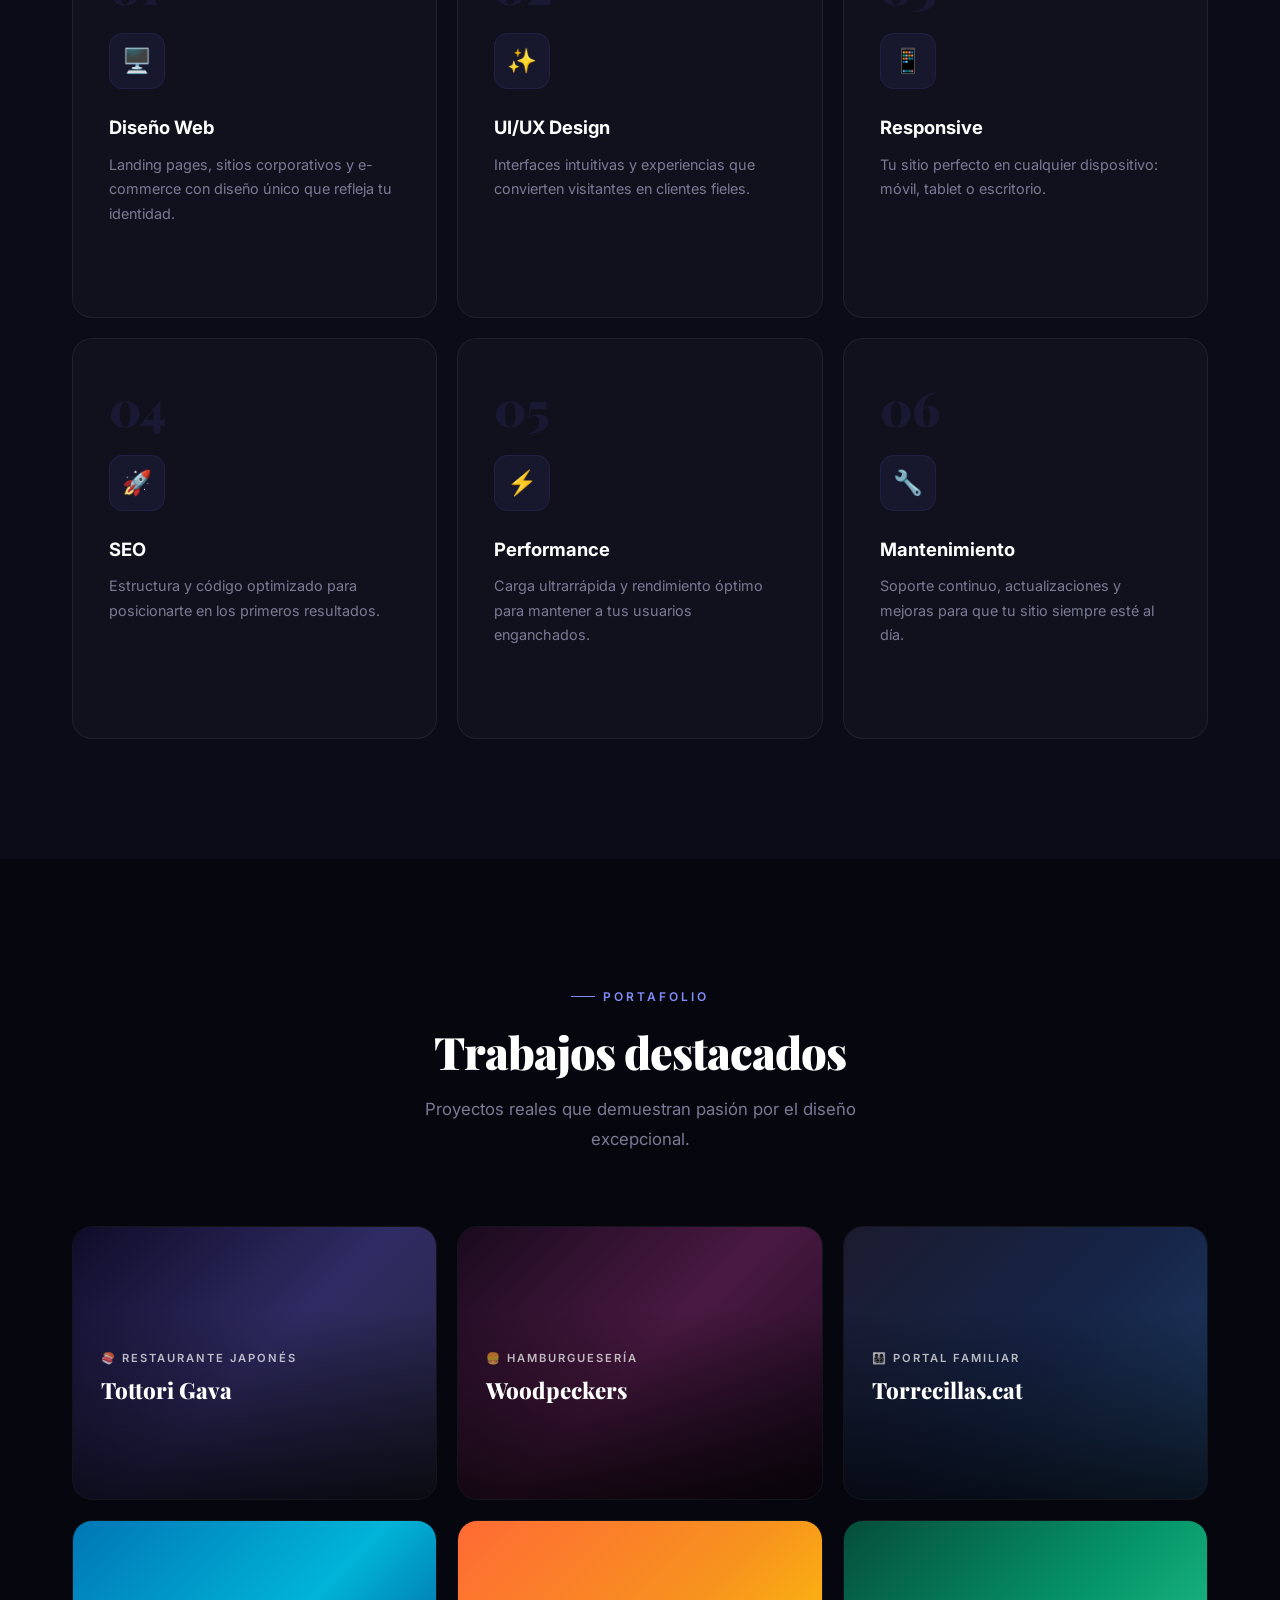
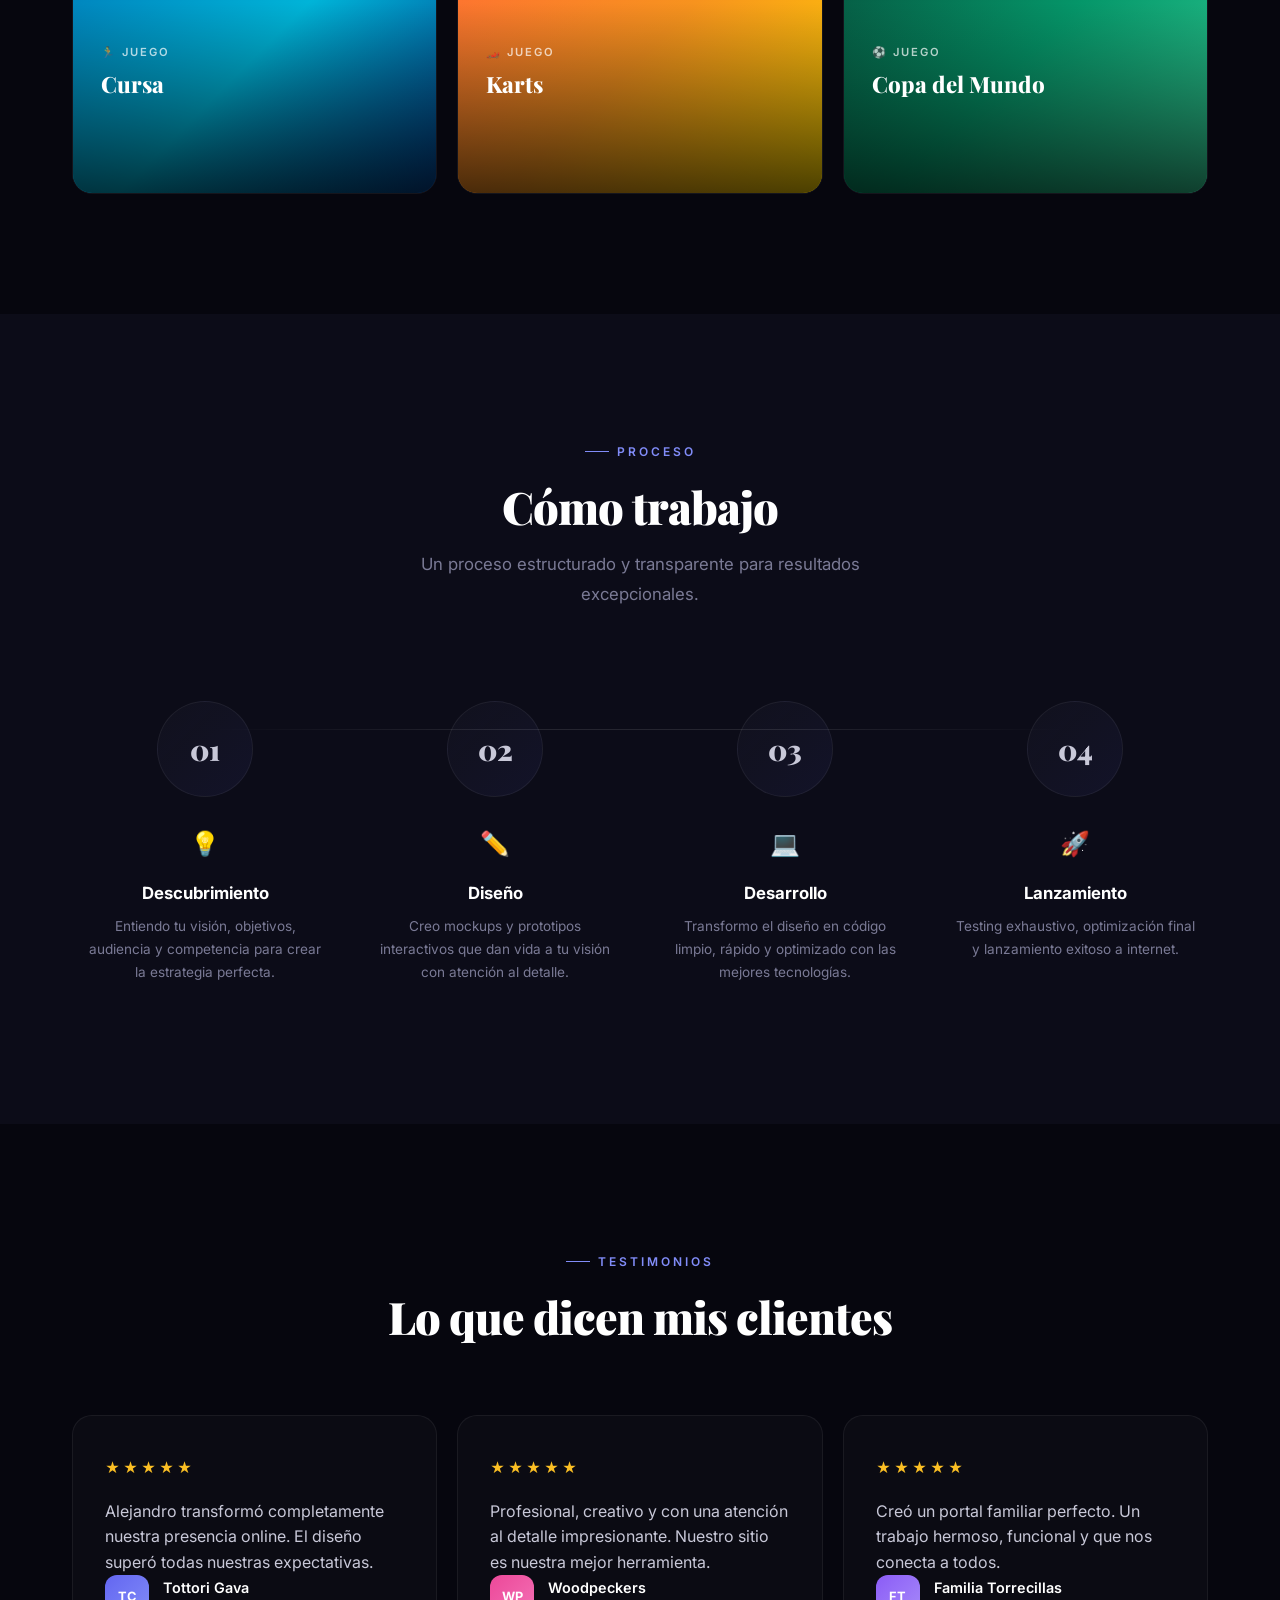
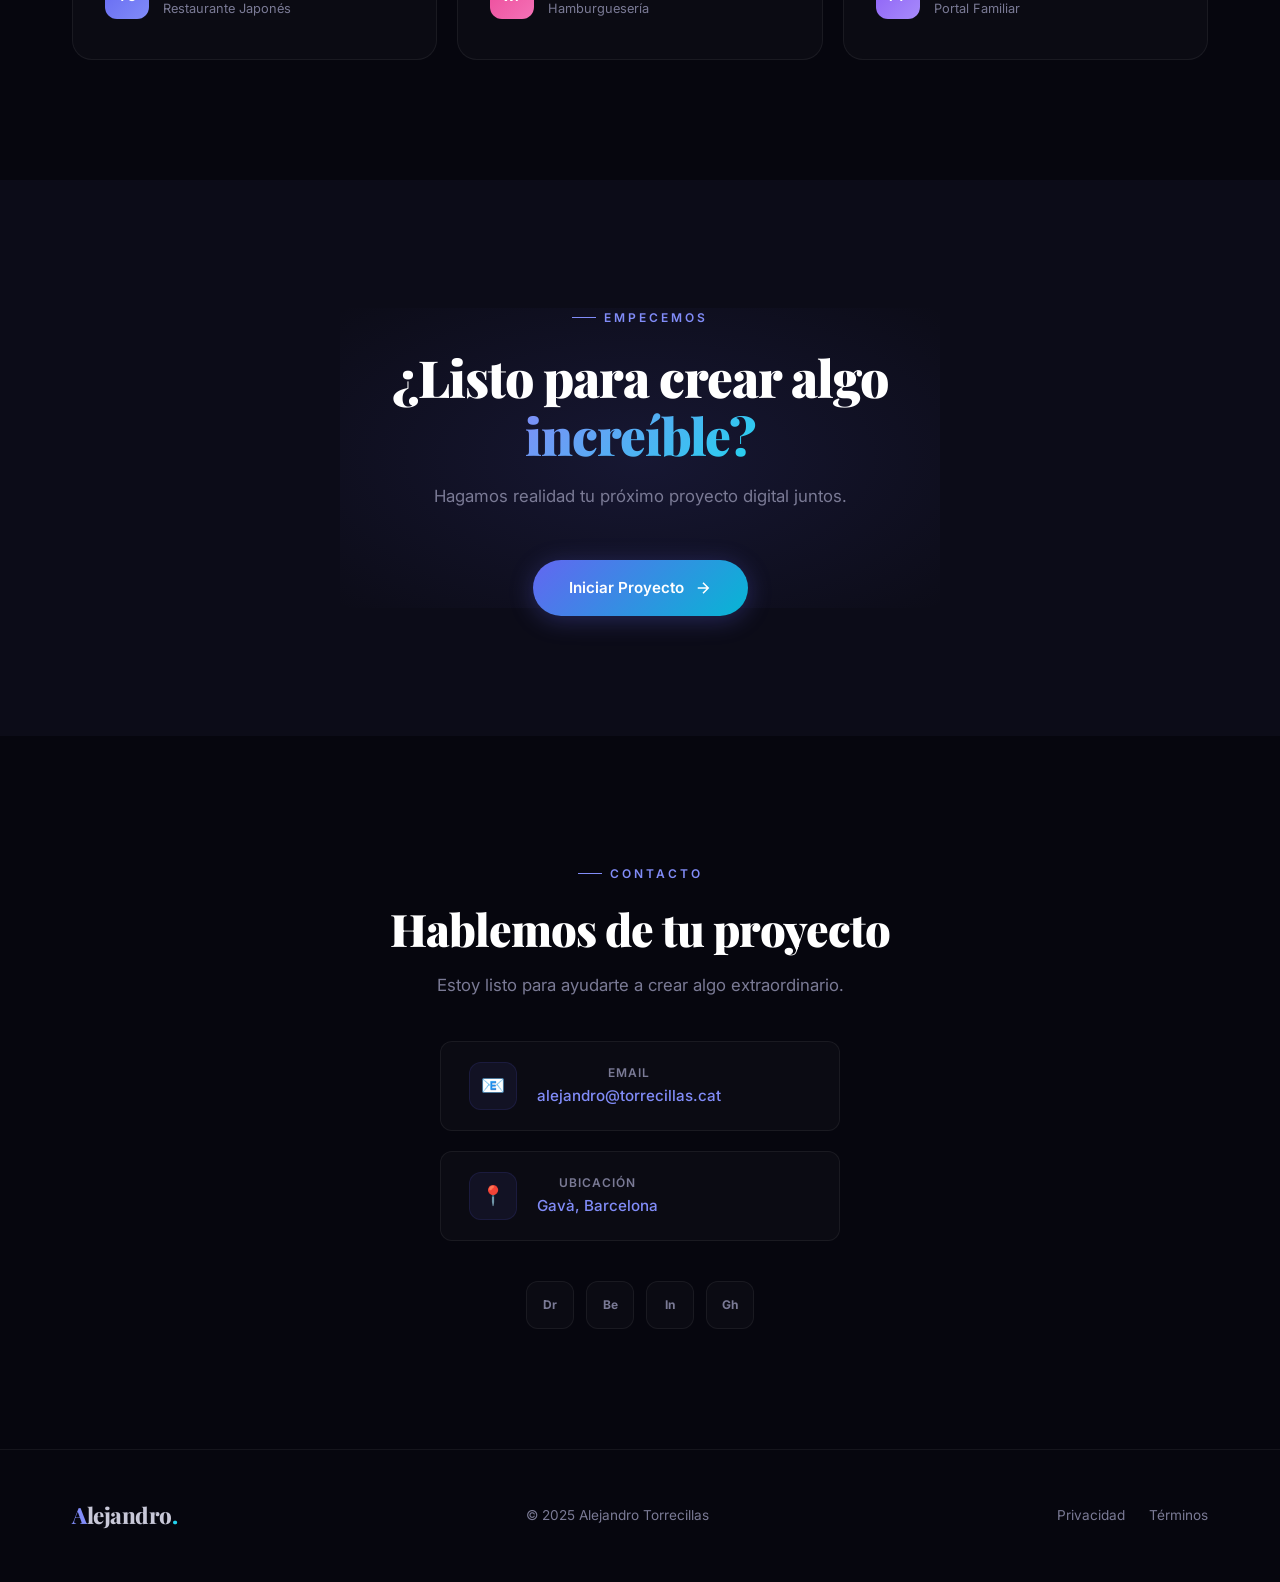
==== commit 15d1cded: "Add files via upload" ====
--- a/index.html
+++ b/index.html
@@ -577,131 +577,312 @@
         .btn svg { width: 18px; height: 18px; transition: transform 0.3s var(--ease-out-expo); flex-shrink: 0; }
         .btn:hover svg { transform: translateX(3px); }
 
-        /* ===== HERO VISUAL ===== */
+        /* ===== HERO VISUAL — CANVAS 3D SCENE ===== */
         .hero-visual {
             display: flex;
             justify-content: center;
             align-items: center;
             position: relative;
         }
-
-        .hero-orb-container {
+        .hero-scene {
             position: relative;
-            width: clamp(260px, 35vw, 420px);
-            height: clamp(260px, 35vw, 420px);
+            width: clamp(300px, 40vw, 480px);
             max-width: 100%;
         }
 
-        .hero-orb {
+        /* ── Canvas WebGL-style container ── */
+        .hcanvas {
+            position: relative;
+            width: 100%;
+            aspect-ratio: 1;
+            border-radius: 32px;
+            overflow: hidden;
+            background: radial-gradient(ellipse 80% 80% at 50% 50%, #0d0d2b, #06060e);
+            border: 1px solid rgba(99,102,241,0.12);
+            box-shadow:
+                0 0 0 1px rgba(99,102,241,0.08),
+                0 40px 120px rgba(0,0,0,0.7),
+                0 0 60px rgba(99,102,241,0.08) inset;
+        }
+
+        /* ── Animated gradient mesh behind everything ── */
+        .hcanvas-mesh {
+            position: absolute;
+            inset: 0;
+            background:
+                radial-gradient(ellipse 60% 50% at 20% 30%, rgba(99,102,241,0.35) 0%, transparent 70%),
+                radial-gradient(ellipse 50% 60% at 80% 70%, rgba(34,211,238,0.25) 0%, transparent 70%),
+                radial-gradient(ellipse 40% 40% at 60% 20%, rgba(168,85,247,0.2) 0%, transparent 60%);
+            animation: meshFloat 8s ease-in-out infinite;
+            z-index: 0;
+        }
+        @keyframes meshFloat {
+            0%,100% { transform: scale(1) rotate(0deg); opacity: 0.8; }
+            33%      { transform: scale(1.08) rotate(2deg); opacity: 1; }
+            66%      { transform: scale(0.95) rotate(-1deg); opacity: 0.7; }
+        }
+
+        /* ── Grid lines ── */
+        .hcanvas-grid {
+            position: absolute;
+            inset: 0;
+            background-image:
+                linear-gradient(rgba(99,102,241,0.07) 1px, transparent 1px),
+                linear-gradient(90deg, rgba(99,102,241,0.07) 1px, transparent 1px);
+            background-size: 40px 40px;
+            mask-image: radial-gradient(ellipse 90% 90% at 50% 50%, black, transparent);
+            -webkit-mask-image: radial-gradient(ellipse 90% 90% at 50% 50%, black, transparent);
+            z-index: 1;
+            animation: gridDrift 20s linear infinite;
+        }
+        @keyframes gridDrift {
+            0%   { background-position: 0 0, 0 0; }
+            100% { background-position: 40px 40px, 40px 40px; }
+        }
+
+        /* ── Central orb / sphere ── */
+        .hcanvas-orb {
+            position: absolute;
+            width: 44%;
+            height: 44%;
+            top: 50%; left: 50%;
+            transform: translate(-50%, -50%);
+            z-index: 3;
+        }
+        .orb-core {
             position: absolute;
             inset: 0;
             border-radius: 50%;
-            background: conic-gradient(from 180deg at 50% 50%, var(--accent-1), var(--cyan), var(--accent-1));
-            animation: orbRotate 12s linear infinite;
-            opacity: 0.8;
-        }
-
-        .hero-orb-inner {
-            position: absolute;
-            inset: 4px;
+            background: conic-gradient(from 0deg at 40% 40%, #6366f1, #22d3ee, #a855f7, #818cf8, #6366f1);
+            animation: orbSpin 10s linear infinite;
+            filter: blur(1px);
+        }
+        .orb-core-inner {
+            position: absolute;
+            inset: 8px;
             border-radius: 50%;
-            background: var(--bg-0);
-            animation: orbRotate 12s linear infinite reverse;
-        }
-
-        .hero-orb-ring {
-            position: absolute;
-            inset: -16px;
+            background: radial-gradient(circle at 35% 35%, #1e1b4b, #0d0d2b 70%);
+            box-shadow: 0 0 30px rgba(99,102,241,0.4) inset;
+        }
+        .orb-glow {
+            position: absolute;
+            inset: -30%;
             border-radius: 50%;
-            border: 1px solid rgba(99,102,241,0.12);
-            animation: orbRotate 20s linear infinite;
-        }
-
-        .hero-orb-ring::before {
-            content: '';
-            position: absolute;
-            top: 0;
-            left: 50%;
-            width: 8px;
-            height: 8px;
-            background: var(--accent-2);
-            border-radius: 50%;
-            transform: translateX(-50%);
-            box-shadow: 0 0 12px var(--accent-2);
-        }
-
-        .hero-orb-ring-2 {
-            position: absolute;
-            inset: -40px;
-            border-radius: 50%;
-            border: 1px solid rgba(99,102,241,0.05);
-            animation: orbRotate 30s linear infinite reverse;
-        }
-
-        .hero-orb-text {
+            background: radial-gradient(circle, rgba(99,102,241,0.3) 0%, transparent 70%);
+            animation: orbPulse 3s ease-in-out infinite;
+            z-index: -1;
+        }
+        .orb-label {
             position: absolute;
             inset: 0;
             display: flex;
             align-items: center;
             justify-content: center;
-            z-index: 2;
-        }
-
-        .hero-orb-initials {
             font-family: 'Playfair Display', serif;
-            font-size: clamp(2.5rem, 5vw, 5rem);
+            font-size: clamp(1.1rem, 3.5vw, 1.8rem);
             font-weight: 900;
-            background: linear-gradient(135deg, var(--accent-2), var(--cyan));
+            background: linear-gradient(135deg, #fff 30%, #818cf8);
             -webkit-background-clip: text;
             -webkit-text-fill-color: transparent;
             background-clip: text;
-            letter-spacing: -2px;
-        }
-
-        /* Floating badges */
-        .float-badge {
-            position: absolute;
-            background: rgba(255,255,255,0.04);
+            letter-spacing: -1px;
+            z-index: 2;
+        }
+        @keyframes orbSpin {
+            to { transform: rotate(360deg); }
+        }
+        @keyframes orbPulse {
+            0%,100% { transform: scale(1); opacity: 0.6; }
+            50%      { transform: scale(1.2); opacity: 1; }
+        }
+
+        /* ── Orbit rings ── */
+        .orbit-ring {
+            position: absolute;
+            top: 50%; left: 50%;
+            border-radius: 50%;
+            border: 1px solid transparent;
+            transform-origin: center;
+            z-index: 2;
+        }
+        .orbit-ring-1 {
+            width: 58%; height: 58%;
+            margin: -29% 0 0 -29%;
+            border-color: rgba(99,102,241,0.25);
+            animation: orbitSpin1 8s linear infinite;
+        }
+        .orbit-ring-2 {
+            width: 74%; height: 74%;
+            margin: -37% 0 0 -37%;
+            border-color: rgba(34,211,238,0.15);
+            border-style: dashed;
+            animation: orbitSpin2 14s linear infinite reverse;
+        }
+        .orbit-ring-3 {
+            width: 90%; height: 90%;
+            margin: -45% 0 0 -45%;
+            border-color: rgba(168,85,247,0.1);
+            animation: orbitSpin3 22s linear infinite;
+        }
+        @keyframes orbitSpin1 { to { transform: rotate(360deg); } }
+        @keyframes orbitSpin2 { to { transform: rotate(360deg); } }
+        @keyframes orbitSpin3 { to { transform: rotate(360deg); } }
+
+        /* ── Orbit dots (satellites) ── */
+        .orbit-dot {
+            position: absolute;
+            width: 10px; height: 10px;
+            border-radius: 50%;
+            background: var(--color);
+            box-shadow: 0 0 10px var(--color), 0 0 20px var(--color);
+            top: -5px; left: 50%;
+            transform: translateX(-50%);
+        }
+        .orbit-dot-1 { --color: #818cf8; }
+        .orbit-dot-2 { --color: #22d3ee; width: 8px; height: 8px; top: -4px; }
+        .orbit-dot-3 { --color: #a855f7; width: 6px; height: 6px; top: -3px; }
+
+        /* ── Floating data chips on canvas edges ── */
+        .hchip {
+            position: absolute;
+            display: flex;
+            align-items: center;
+            gap: 8px;
+            padding: 8px 12px;
+            background: rgba(6,6,14,0.8);
             backdrop-filter: blur(20px);
             -webkit-backdrop-filter: blur(20px);
-            border: 1px solid rgba(255,255,255,0.08);
-            border-radius: var(--radius);
-            padding: 12px 16px;
-            display: flex;
-            align-items: center;
-            gap: 10px;
-            z-index: 3;
-            animation: floatBadge 6s ease-in-out infinite;
-        }
-
-        .float-badge-icon {
-            width: 36px;
-            height: 36px;
+            border: 1px solid rgba(255,255,255,0.1);
+            border-radius: 12px;
+            z-index: 5;
+            white-space: nowrap;
+        }
+        .hchip-icon {
+            width: 28px; height: 28px;
             border-radius: 8px;
-            display: flex;
-            align-items: center;
-            justify-content: center;
-            font-size: 1rem;
+            display: flex; align-items: center; justify-content: center;
+            font-size: 0.85rem;
             flex-shrink: 0;
         }
-
-        .float-badge-text {
-            font-size: 0.75rem;
-            font-weight: 600;
-            white-space: nowrap;
-        }
-
-        .float-badge-sub {
+        .hchip-val {
+            font-size: 0.85rem;
+            font-weight: 700;
+            color: var(--text-0);
+            line-height: 1.1;
+        }
+        .hchip-lbl {
             font-size: 0.65rem;
             color: var(--text-2);
-            font-weight: 400;
-        }
-
-        .badge-1 { top: 5%; right: -15px; animation-delay: 0s; }
-        .badge-2 { bottom: 30%; left: -25px; animation-delay: -2s; }
-        .badge-3 { bottom: 5%; right: 5%; animation-delay: -4s; }
-
-        /* ===== STATS ===== */
+        }
+        .hchip-a { top: 12%; right: -18%; animation: chipFloat1 5s ease-in-out infinite; }
+        .hchip-b { bottom: 22%; left: -18%; animation: chipFloat2 6s ease-in-out infinite; }
+        .hchip-c { bottom: 8%; right: 10%; animation: chipFloat3 7s ease-in-out infinite; }
+
+        @keyframes chipFloat1 {
+            0%,100% { transform: translateY(0px); }
+            50%      { transform: translateY(-8px); }
+        }
+        @keyframes chipFloat2 {
+            0%,100% { transform: translateY(0px); }
+            50%      { transform: translateY(8px); }
+        }
+        @keyframes chipFloat3 {
+            0%,100% { transform: translateY(0px) translateX(0); }
+            50%      { transform: translateY(-6px) translateX(4px); }
+        }
+
+        /* ── Stars / particles inside canvas ── */
+        .hcanvas-stars {
+            position: absolute;
+            inset: 0;
+            z-index: 1;
+            pointer-events: none;
+        }
+        .hstar {
+            position: absolute;
+            width: 2px; height: 2px;
+            border-radius: 50%;
+            background: #fff;
+            animation: starTwinkle var(--dur) ease-in-out infinite var(--delay);
+        }
+        @keyframes starTwinkle {
+            0%,100% { opacity: 0.1; transform: scale(1); }
+            50%      { opacity: 0.9; transform: scale(1.6); }
+        }
+
+        /* ── Scan line effect ── */
+        .hcanvas-scan {
+            position: absolute;
+            left: 0; right: 0;
+            height: 2px;
+            background: linear-gradient(90deg, transparent, rgba(34,211,238,0.6), transparent);
+            z-index: 4;
+            animation: scanLine 4s linear infinite;
+            pointer-events: none;
+        }
+        @keyframes scanLine {
+            0%   { top: -2px; opacity: 0; }
+            5%   { opacity: 1; }
+            95%  { opacity: 1; }
+            100% { top: 100%; opacity: 0; }
+        }
+
+        /* ── Corner brackets ── */
+        .hcanvas-corner {
+            position: absolute;
+            width: 20px; height: 20px;
+            z-index: 5;
+        }
+        .hcanvas-corner::before,
+        .hcanvas-corner::after {
+            content: '';
+            position: absolute;
+            background: var(--accent-2);
+        }
+        .hcanvas-corner::before { width: 100%; height: 2px; }
+        .hcanvas-corner::after  { width: 2px; height: 100%; }
+        .hcc-tl { top: 12px; left: 12px; }
+        .hcc-tr { top: 12px; right: 12px; transform: scaleX(-1); }
+        .hcc-bl { bottom: 12px; left: 12px; transform: scaleY(-1); }
+        .hcc-br { bottom: 12px; right: 12px; transform: scale(-1); }
+
+        /* ── Status bar bottom ── */
+        .hcanvas-status {
+            position: absolute;
+            bottom: 16px; left: 50%; transform: translateX(-50%);
+            display: flex; align-items: center; gap: 8px;
+            font-size: 0.7rem; color: rgba(34,211,238,0.8);
+            font-family: 'JetBrains Mono', 'Courier New', monospace;
+            letter-spacing: 1px;
+            z-index: 5;
+            animation: statusBlink 2s ease-in-out infinite;
+        }
+        .hcanvas-status-dot {
+            width: 6px; height: 6px;
+            border-radius: 50%;
+            background: #22d3ee;
+            animation: pulse 2s ease-in-out infinite;
+        }
+        @keyframes statusBlink {
+            0%,100% { opacity: 0.7; }
+            50%      { opacity: 1; }
+        }
+
+        /* ── Responsive ── */
+        @media (max-width: 1024px) {
+            .hchip { display: none; }
+        }
+        @media (max-width: 768px) {
+            .hero-scene { width: min(88vw, 340px); }
+            .hcanvas { border-radius: 24px; }
+        }
+        @media (max-width: 480px) {
+            .hero-scene { width: min(92vw, 300px); }
+        }
+        .float-badge, .float-chip, .hero-card-scene, .hero-pcard,
+        .hero-orb-container, .hero-aurora { display: none !important; }
+
+/* ===== STATS ===== */
         .stats {
             padding: 80px 0;
             border-top: 1px solid var(--border-1);
@@ -1444,7 +1625,7 @@
 
             .hero-grid { background-size: 40px 40px; }
 
-            .hero-orb-ring-2 { inset: -24px; }
+    /* removed old orb */
         }
 
         @media (max-width: 480px) {
@@ -1460,6 +1641,22 @@
             .service-card { padding: 28px 20px; }
         }
 
+
+        @media (max-width: 768px) {
+            .float-chip { display: none !important; }
+            .hero-card-scene { width: min(92vw, 380px); }
+            .hero-pcard { padding: 26px 22px 22px; border-radius: 22px; }
+            .pcard-metrics { gap: 8px; }
+            .pcard-metric-val { font-size: 1.1rem; }
+            .pcard-metric { padding: 12px 8px; border-radius: 12px; }
+            .pcard-avatar { width: 54px; height: 54px; }
+            .pcard-avatar-inner { font-size: 1.2rem; }
+        }
+        @media (max-width: 480px) {
+            .hero-card-scene { width: min(96vw, 340px); }
+            .pcard-header { gap: 12px; }
+            .pcard-name { font-size: 1rem; }
+        }
         /* ===== REDUCED MOTION ===== */
         @media (prefers-reduced-motion: reduce) {
             *, *::before, *::after {
@@ -1546,28 +1743,111 @@
                 </div>
             </div>
             <div class="hero-visual" data-reveal="scale" data-delay="200">
-                <div class="hero-orb-container">
-                    <div class="hero-orb"></div>
-                    <div class="hero-orb-inner"></div>
-                    <div class="hero-orb-ring"></div>
-                    <div class="hero-orb-ring-2"></div>
-                    <div class="hero-orb-text">
-                        <span class="hero-orb-initials">AT</span>
-                    </div>
-                    <div class="float-badge badge-1">
-                        <div class="float-badge-icon" style="background:rgba(99,102,241,0.12);">🎨</div>
-                        <div>
-                            <div class="float-badge-text">Diseño UI/UX</div>
-                            <div class="float-badge-sub">Interfaces premium</div>
+                    <div class="hero-scene">
+                        <!-- Canvas 3D scene -->
+                        <div class="hcanvas">
+                            <!-- BG layers -->
+                            <div class="hcanvas-mesh"></div>
+                            <div class="hcanvas-grid"></div>
+                            <div class="hcanvas-stars" aria-hidden="true">
+                                <div class="hstar" style="left:86%;top:19%;--dur:2.1s;--delay:-1.1s"></div>
+                    <div class="hstar" style="left:33%;top:22%;--dur:4.2s;--delay:-2.7s"></div>
+                    <div class="hstar" style="left:74%;top:16%;--dur:3.8s;--delay:-0.1s"></div>
+                    <div class="hstar" style="left:16%;top:32%;--dur:2.7s;--delay:-2.4s"></div>
+                    <div class="hstar" style="left:76%;top:30%;--dur:4.1s;--delay:-2.8s"></div>
+                    <div class="hstar" style="left:58%;top:33%;--dur:3.3s;--delay:-1.1s"></div>
+                    <div class="hstar" style="left:5%;top:25%;--dur:4.1s;--delay:-1.4s"></div>
+                    <div class="hstar" style="left:24%;top:32%;--dur:4.9s;--delay:-1.3s"></div>
+                    <div class="hstar" style="left:16%;top:53%;--dur:2.3s;--delay:-3.4s"></div>
+                    <div class="hstar" style="left:82%;top:38%;--dur:4.4s;--delay:-2.9s"></div>
+                    <div class="hstar" style="left:73%;top:20%;--dur:4.9s;--delay:-1.5s"></div>
+                    <div class="hstar" style="left:75%;top:42%;--dur:4.5s;--delay:-2.5s"></div>
+                    <div class="hstar" style="left:51%;top:78%;--dur:2.6s;--delay:-0.3s"></div>
+                    <div class="hstar" style="left:89%;top:34%;--dur:4.3s;--delay:-3.9s"></div>
+                    <div class="hstar" style="left:34%;top:17%;--dur:3.1s;--delay:-1.8s"></div>
+                    <div class="hstar" style="left:51%;top:25%;--dur:3.1s;--delay:-0.8s"></div>
+                    <div class="hstar" style="left:39%;top:14%;--dur:3.8s;--delay:-0.7s"></div>
+                    <div class="hstar" style="left:36%;top:25%;--dur:3.4s;--delay:-1.1s"></div>
+                    <div class="hstar" style="left:86%;top:76%;--dur:2.7s;--delay:-1.3s"></div>
+                    <div class="hstar" style="left:12%;top:34%;--dur:4.5s;--delay:-3.2s"></div>
+                    <div class="hstar" style="left:56%;top:39%;--dur:2.2s;--delay:-3.7s"></div>
+                    <div class="hstar" style="left:77%;top:45%;--dur:2.6s;--delay:-2.0s"></div>
+                    <div class="hstar" style="left:87%;top:63%;--dur:2.4s;--delay:-0.6s"></div>
+                    <div class="hstar" style="left:76%;top:73%;--dur:2.8s;--delay:-2.3s"></div>
+                    <div class="hstar" style="left:79%;top:56%;--dur:3.1s;--delay:-4.0s"></div>
+                    <div class="hstar" style="left:22%;top:70%;--dur:3.5s;--delay:-3.0s"></div>
+                    <div class="hstar" style="left:19%;top:24%;--dur:3.9s;--delay:-3.2s"></div>
+                    <div class="hstar" style="left:59%;top:81%;--dur:2.2s;--delay:-1.5s"></div>
+                    <div class="hstar" style="left:64%;top:72%;--dur:2.8s;--delay:-2.2s"></div>
+                    <div class="hstar" style="left:6%;top:19%;--dur:4.0s;--delay:-2.1s"></div>
+                    
+                            </div>
+                            <div class="hcanvas-scan"></div>
+
+                            <!-- Corner brackets -->
+                            <div class="hcanvas-corner hcc-tl" aria-hidden="true"></div>
+                            <div class="hcanvas-corner hcc-tr" aria-hidden="true"></div>
+                            <div class="hcanvas-corner hcc-bl" aria-hidden="true"></div>
+                            <div class="hcanvas-corner hcc-br" aria-hidden="true"></div>
+
+                            <!-- Orbit rings -->
+                            <div class="orbit-ring orbit-ring-3"></div>
+                            <div class="orbit-ring orbit-ring-2">
+                                <div class="orbit-dot orbit-dot-3"></div>
+                            </div>
+                            <div class="orbit-ring orbit-ring-1">
+                                <div class="orbit-dot orbit-dot-2"></div>
+                            </div>
+
+                            <!-- Central orb -->
+                            <div class="hcanvas-orb">
+                                <div class="orb-glow"></div>
+                                <div class="orb-core"></div>
+                                <div class="orb-core-inner"></div>
+                                <div class="orb-label">AT</div>
+                                <div class="orbit-dot orbit-dot-1" style="position:absolute;top:-5px;left:50%;transform:translateX(-50%)"></div>
+                            </div>
+
+                            <!-- Status -->
+                            <div class="hcanvas-status">
+                                <div class="hcanvas-status-dot"></div>
+                                DISPONIBLE · 2026
+                            </div>
+                        </div>
+
+                        <!-- Floating data chips -->
+                        <div class="hchip hchip-a" aria-hidden="true">
+                            <div class="hchip-icon" style="background:rgba(99,102,241,0.15);">⚡</div>
+                            <div>
+                                <div class="hchip-val">100</div>
+                                <div class="hchip-lbl">Performance</div>
+                            </div>
+                        </div>
+                        <div class="hchip hchip-b" aria-hidden="true">
+                            <div class="hchip-icon" style="background:rgba(34,211,238,0.15);">🎨</div>
+                            <div>
+                                <div class="hchip-val">UI/UX</div>
+                                <div class="hchip-lbl">Design</div>
+                            </div>
+                        </div>
+                        <div class="hchip hchip-c" aria-hidden="true">
+                            <div class="hchip-icon" style="background:rgba(74,222,128,0.15);">📱</div>
+                            <div>
+                                <div class="hchip-val">Mobile</div>
+                                <div class="hchip-lbl">Responsive</div>
+                            </div>
                         </div>
                     </div>
-                    <div class="float-badge badge-2">
-                        <div class="float-badge-icon" style="background:rgba(34,211,238,0.12);">⚡</div>
-                        <div>
-                            <div class="float-badge-text">Ultra Rápido</div>
-                            <div class="float-badge-sub">Performance 100</div>
+                </div>
+                        <div class="float-chip fchip-2" aria-hidden="true">
+                            <div class="float-chip-icon" style="background:rgba(34,211,238,0.15);">🎨</div>
+                            <div>
+                                <div class="float-chip-title">Diseño UI/UX</div>
+                                <div class="float-chip-sub">Figma · Web</div>
+                            </div>
                         </div>
                     </div>
+                </div>
                     <div class="float-badge badge-3">
                         <div class="float-badge-icon" style="background:rgba(16,185,129,0.12);">📱</div>
                         <div>
@@ -2090,6 +2370,58 @@
                 });
             });
         })();
-    </script>
+    
+        // SKILL BARS REVEAL
+        (function() {
+            var fills = document.querySelectorAll('.pcard-skill-fill');
+            if (!fills.length) return;
+            var observer = new IntersectionObserver(function(entries) {
+                entries.forEach(function(entry) {
+                    if (entry.isIntersecting) {
+                        var el = entry.target;
+                        var w = parseFloat(el.getAttribute('data-w') || '1');
+                        el.style.transform = 'scaleX(' + w + ')';
+                        observer.unobserve(el);
+                    }
+                });
+            }, { threshold: 0.3 });
+            fills.forEach(function(f) { observer.observe(f); });
+        })();
+
+        // PCARD MOBILE: hide chips on small screens
+        (function() {
+            function updateChips() {
+                var chips = document.querySelectorAll('.float-chip');
+                var hide = window.innerWidth <= 768;
+                chips.forEach(function(c) { c.style.display = hide ? 'none' : ''; });
+            }
+            updateChips();
+            window.addEventListener('resize', updateChips);
+        })();
+
+        // HERO SCENE PARALLAX on mouse
+        (function() {
+            var scene = document.querySelector('.hero-scene');
+            if (!scene) return;
+            var prefersReduced = window.matchMedia('(prefers-reduced-motion: reduce)').matches;
+            if (prefersReduced) return;
+            var orb = scene.querySelector('.hcanvas-orb');
+            var mesh = scene.querySelector('.hcanvas-mesh');
+            var mx = 0, my = 0, cx = 0, cy = 0;
+            document.addEventListener('mousemove', function(e) {
+                var rect = scene.getBoundingClientRect();
+                mx = ((e.clientX - rect.left) / rect.width - 0.5) * 2;
+                my = ((e.clientY - rect.top) / rect.height - 0.5) * 2;
+            }, { passive: true });
+            function tick() {
+                cx += (mx - cx) * 0.06;
+                cy += (my - cy) * 0.06;
+                if (orb)  orb.style.transform  = 'translate(calc(-50% + ' + (cx*10) + 'px), calc(-50% + ' + (cy*8) + 'px))';
+                if (mesh) mesh.style.transform = 'scale(1) translate(' + (cx*6) + 'px,' + (cy*4) + 'px)';
+                requestAnimationFrame(tick);
+            }
+            tick();
+        })();
+</script>
 </body>
 </html>
